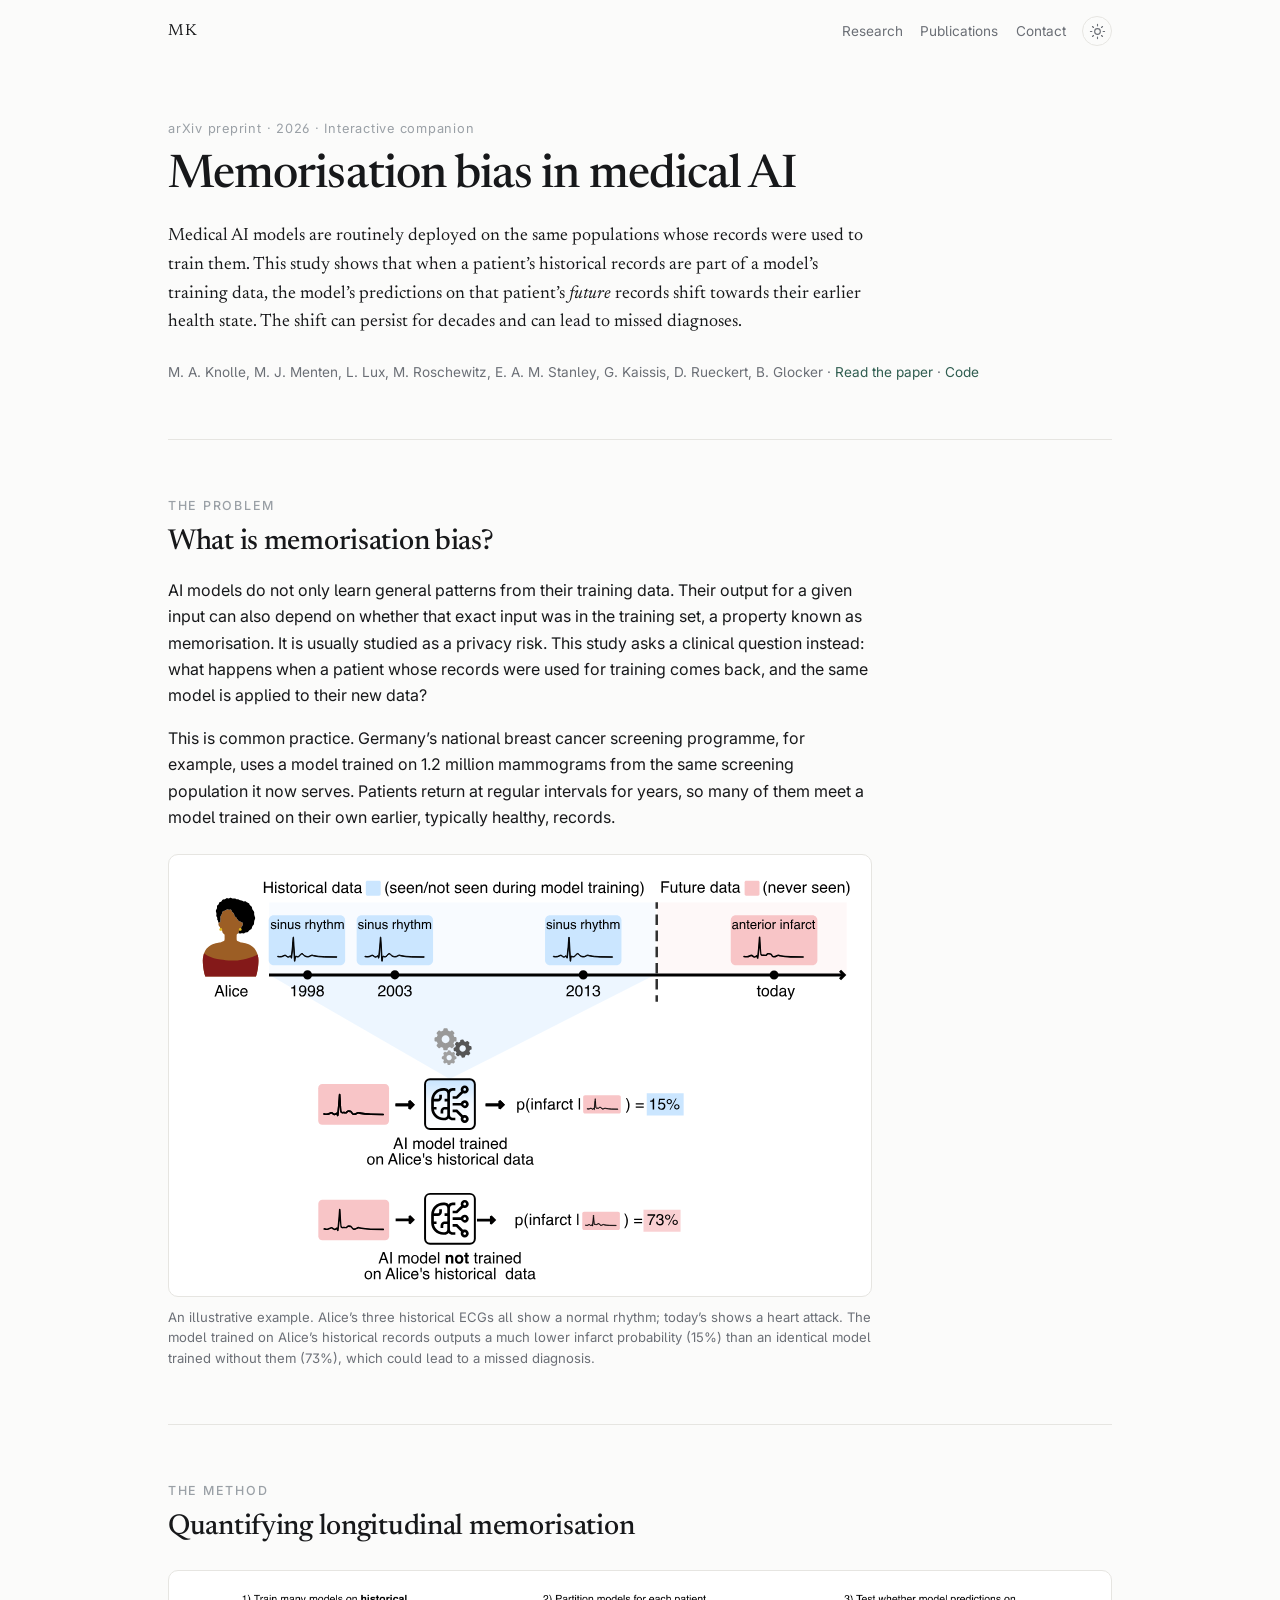
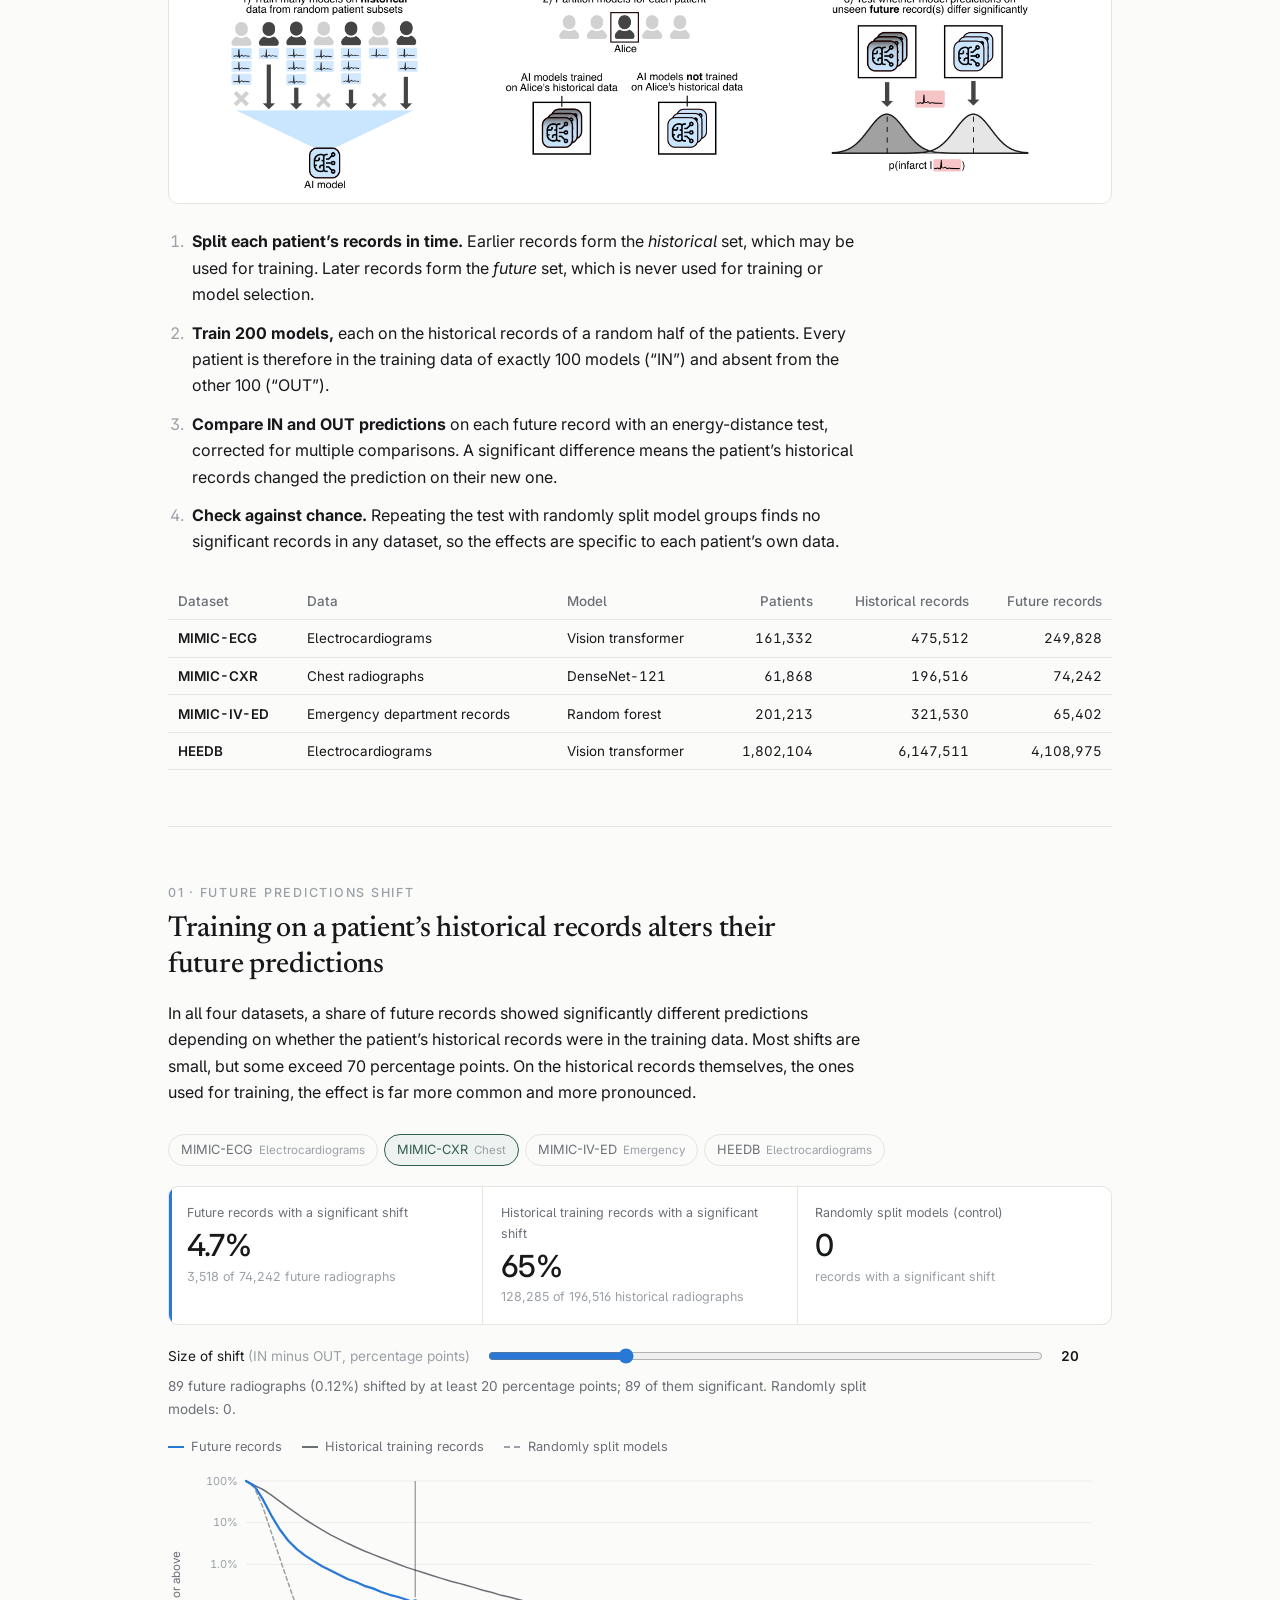
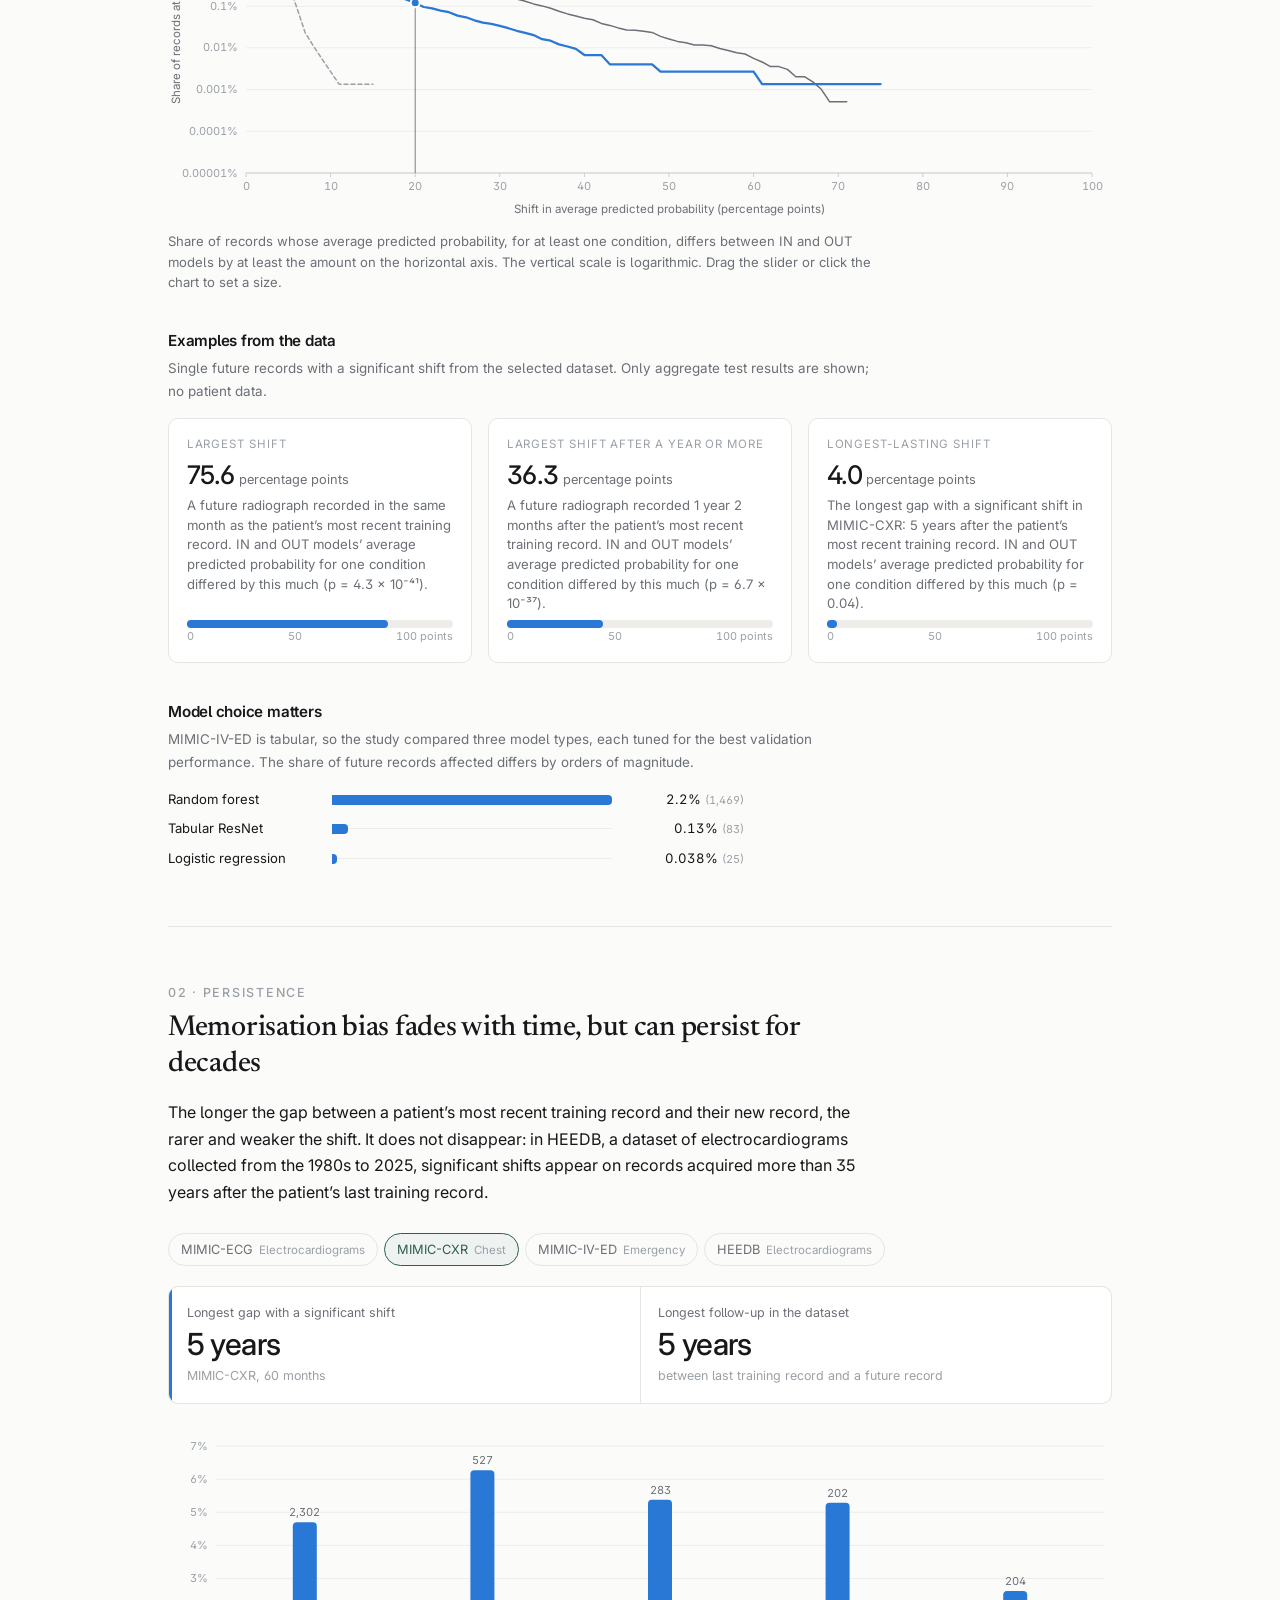
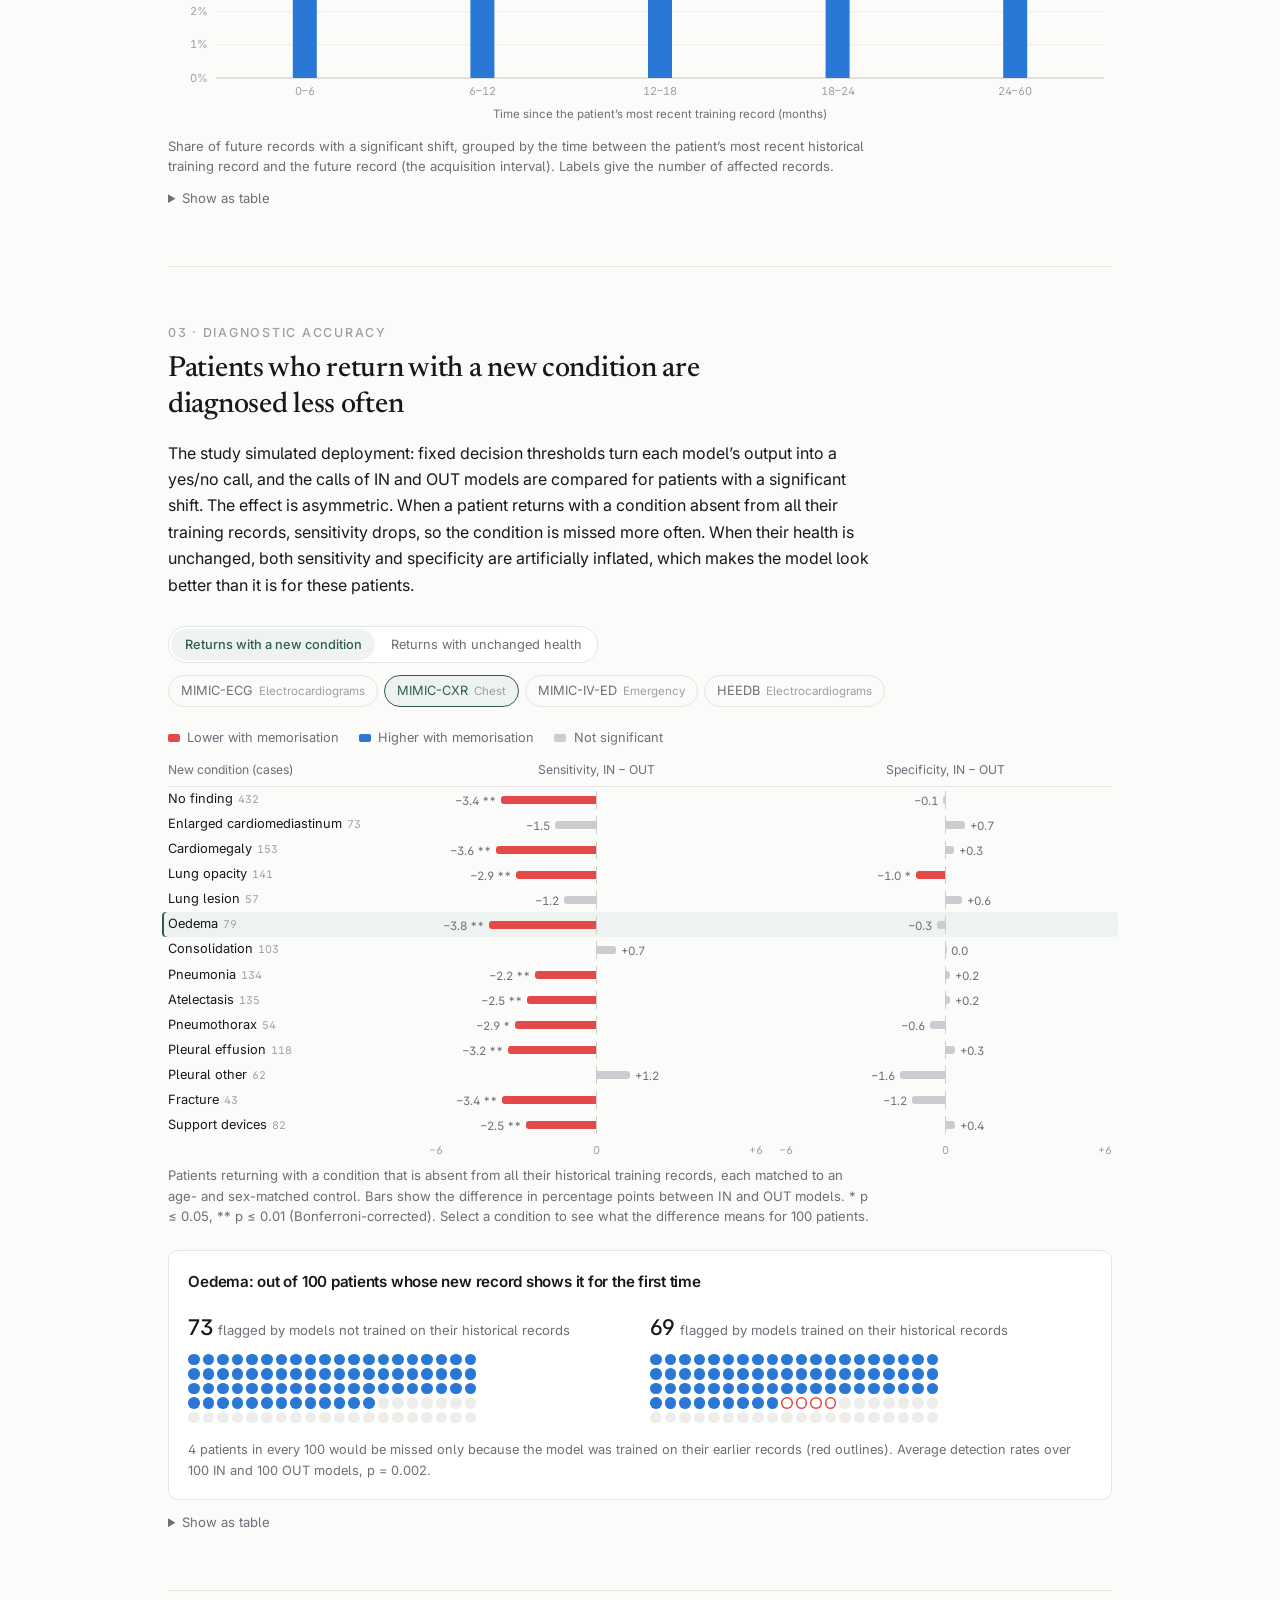
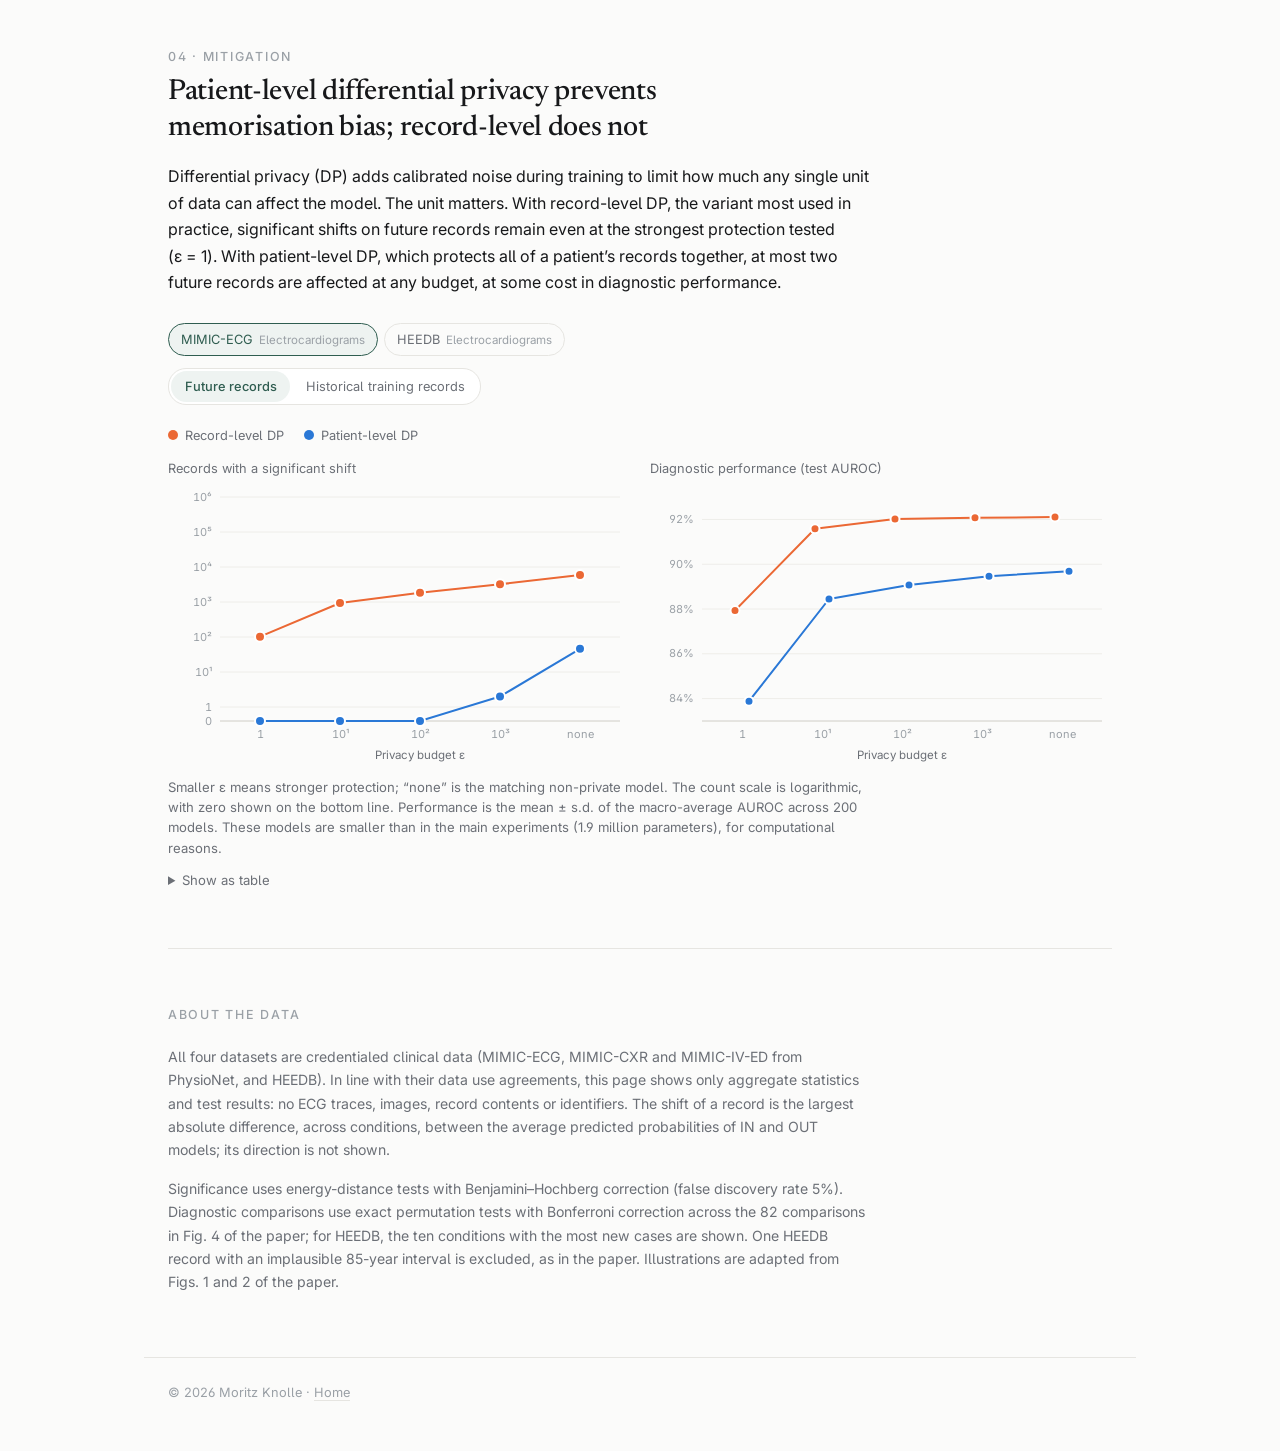
==== memorisation-bias.html @ fce5b569 "Add interactive paper companions and site updates - Interactive companion pages for "Disparate priva" ====
<!DOCTYPE html>
<html lang="en">
<head>
<meta charset="utf-8">
<meta name="viewport" content="width=device-width, initial-scale=1">
<title>Memorisation bias in medical AI · Moritz Knolle</title>
<meta name="description" content="Interactive companion to Knolle et al., 2026: when a patient's historical records are part of a model's training data, the model's predictions on that patient's future records shift, sometimes decades later.">
<meta name="author" content="Moritz Knolle">
<link rel="canonical" href="https://moritzknolle.github.io/memorisation-bias.html">

<meta property="og:type" content="article">
<meta property="og:title" content="Memorisation bias in medical AI">
<meta property="og:description" content="An interactive look at how training on a patient's past records changes predictions on their future ones.">

<link rel="icon" href="data:image/svg+xml,<svg xmlns='http://www.w3.org/2000/svg' viewBox='0 0 100 100'><text y='.9em' font-size='90' font-family='Georgia,serif'>M</text></svg>">
<link rel="preconnect" href="https://fonts.googleapis.com">
<link rel="preconnect" href="https://fonts.gstatic.com" crossorigin>
<link href="https://fonts.googleapis.com/css2?family=Newsreader:ital,opsz,wght@0,6..72,400;0,6..72,500;1,6..72,400&family=Inter:wght@400;450;500;600&display=swap" rel="stylesheet">
<link rel="stylesheet" href="styles.css">
<link rel="stylesheet" href="privacy-risk.css">
<link rel="stylesheet" href="memorisation-bias.css">
</head>
<body>
<a class="skip" href="#main">Skip to content</a>

<header class="topbar">
  <a class="mark" href="index.html">MK</a>
  <nav aria-label="Site">
    <a href="index.html#research">Research</a>
    <a href="index.html#publications">Publications</a>
    <a href="index.html#contact">Contact</a>
  </nav>
  <button id="theme-toggle" type="button" aria-label="Switch colour theme" title="Switch colour theme">
    <svg viewBox="0 0 24 24" aria-hidden="true" width="17" height="17"><path class="sun" d="M12 4V2m0 20v-2m8-8h2M2 12h2m13.66-5.66 1.41-1.41M4.93 19.07l1.41-1.41m0-11.32L4.93 4.93m14.14 14.14-1.41-1.41M12 8a4 4 0 1 0 0 8 4 4 0 0 0 0-8Z"/><path class="moon" d="M20 13.5A8 8 0 1 1 10.5 4a6.5 6.5 0 0 0 9.5 9.5Z"/></svg>
  </button>
</header>

<main id="main" class="story">
  <header class="story-head">
    <p class="kicker">arXiv preprint &middot; 2026 &middot; Interactive companion</p>
    <h1>Memorisation bias in medical&nbsp;AI</h1>
    <p class="lede">
      Medical AI models are routinely deployed on the same populations whose records were used to train them.
      This study shows that when a patient&rsquo;s historical records are part of a model&rsquo;s training data,
      the model&rsquo;s predictions on that patient&rsquo;s <em>future</em> records shift towards their earlier
      health state. The shift can persist for decades and can lead to missed diagnoses.
    </p>
    <p class="byline">
      M. A. Knolle, M. J. Menten, L. Lux, M. Roschewitz, E. A. M. Stanley, G. Kaissis, D. Rueckert, B. Glocker &middot;
      <a href="https://arxiv.org/abs/2609.17223" rel="noopener">Read the paper</a> &middot;
      <a href="https://github.com/moritzknolle/memorisation_bias" rel="noopener">Code</a>
    </p>
  </header>

  <!-- ------------------------------------------------------ the problem -->
  <section id="problem" aria-labelledby="problem-title">
    <p class="step">The problem</p>
    <h2 id="problem-title" class="finding">What is memorisation bias?</h2>
    <p>
      AI models do not only learn general patterns from their training data. Their output for a given input can also
      depend on whether that exact input was in the training set, a property known as memorisation. It is usually
      studied as a privacy risk. This study asks a clinical question instead: what happens when a patient whose records
      were used for training comes back, and the same model is applied to their new data?
    </p>
    <p>
      This is common practice. Germany&rsquo;s national breast cancer screening programme, for example, uses a model
      trained on 1.2 million mammograms from the same screening population it now serves. Patients return at regular
      intervals for years, so many of them meet a model trained on their own earlier, typically healthy, records.
    </p>
    <figure class="infographic">
      <img src="assets/mb-alice.svg" width="1052" height="650" loading="lazy"
        alt="Illustration. Alice contributed three electrocardiograms from 1998, 2003 and 2013, all showing a normal sinus rhythm. Today she returns with an anterior infarct. A model trained on her historical records outputs a 15% probability of infarct for today's recording; an otherwise identical model not trained on them outputs 73%.">
      <figcaption>
        An illustrative example. Alice&rsquo;s three historical ECGs all show a normal rhythm; today&rsquo;s shows a heart attack.
        The model trained on Alice&rsquo;s historical records outputs a much lower infarct probability (15%) than an identical model
        trained without them (73%), which could lead to a missed diagnosis.
      </figcaption>
    </figure>
  </section>

  <!-- ------------------------------------------------------ method -->
  <section id="method" aria-labelledby="method-title">
    <p class="step">The method</p>
    <h2 id="method-title" class="finding">Quantifying longitudinal memorisation</h2>
    <figure class="infographic wide">
      <img src="assets/mb-method.png" width="1586" height="364" loading="lazy"
        alt="Three steps. One: many models are trained on the historical records of random patient subsets. Two: for each patient, the models are split into those trained on that patient's historical records and those not. Three: the two groups' predictions on the patient's unseen future records are compared with a statistical test.">
    </figure>
    <ol class="method-steps">
      <li><strong>Split each patient&rsquo;s records in time.</strong> Earlier records form the <em>historical</em> set,
        which may be used for training. Later records form the <em>future</em> set, which is never used for training or model selection.</li>
      <li><strong>Train 200 models,</strong> each on the historical records of a random half of the patients.
        Every patient is therefore in the training data of exactly 100 models (&ldquo;IN&rdquo;) and absent from the other 100 (&ldquo;OUT&rdquo;).</li>
      <li><strong>Compare IN and OUT predictions</strong> on each future record with an energy-distance test, corrected
        for multiple comparisons. A significant difference means the patient&rsquo;s historical records changed the prediction on their new one.</li>
      <li><strong>Check against chance.</strong> Repeating the test with randomly split model groups finds no significant
        records in any dataset, so the effects are specific to each patient&rsquo;s own data.</li>
    </ol>
    <div class="table-wrap">
      <table class="data-table" id="datasets-table"></table>
    </div>
  </section>

  <!-- ------------------------------------------------------ finding 1 -->
  <section id="shift" aria-labelledby="shift-title">
    <p class="step">01 &middot; Future predictions shift</p>
    <h2 id="shift-title" class="finding">Training on a patient&rsquo;s historical records alters their future predictions</h2>
    <p>
      In all four datasets, a share of future records showed significantly different predictions depending on whether
      the patient&rsquo;s historical records were in the training data. Most shifts are small, but some exceed 70
      percentage points. On the historical records themselves, the ones used for training, the effect is far more common
      and more pronounced.
    </p>

    <div class="controls" role="group" aria-label="Choose a dataset">
      <div class="chips" data-dataset-chips></div>
    </div>

    <div class="stats" aria-live="polite">
      <div class="stat stat-accent">
        <p class="stat-label">Future records with a significant shift</p>
        <p class="stat-value" id="s-future">&ndash;</p>
        <p class="stat-note" id="s-future-note">&nbsp;</p>
      </div>
      <div class="stat">
        <p class="stat-label">Historical training records with a significant shift</p>
        <p class="stat-value" id="s-hist">&ndash;</p>
        <p class="stat-note" id="s-hist-note">&nbsp;</p>
      </div>
      <div class="stat">
        <p class="stat-label">Randomly split models (control)</p>
        <p class="stat-value" id="s-random">&ndash;</p>
        <p class="stat-note">records with a significant shift</p>
      </div>
    </div>

    <div class="threshold">
      <label for="es-threshold">Size of shift <span class="muted">(IN minus OUT, percentage points)</span></label>
      <input id="es-threshold" type="range" min="1" max="80" step="1" value="20">
      <output for="es-threshold" id="es-threshold-out">20</output>
    </div>

    <figure class="viz">
      <div class="legend" aria-hidden="true">
        <span><i class="key line"></i>Future records</span>
        <span><i class="key line muted-line"></i>Historical training records</span>
        <span><i class="key line dashed"></i>Randomly split models</span>
      </div>
      <div class="viz-plot" id="shift-chart" role="img" aria-label="Share of records whose predictions shifted by at least a given amount, for future records, historical training records and randomly split models."></div>
      <figcaption id="shift-caption">
        Share of records whose average predicted probability, for at least one condition, differs between IN and OUT models by at least
        the amount on the horizontal axis. The vertical scale is logarithmic. Drag the slider or click the chart to set a size.
      </figcaption>
    </figure>

    <h3 class="sub">Examples from the data</h3>
    <p class="sub-note">Single future records with a significant shift from the selected dataset. Only aggregate test results are shown; no patient data.</p>
    <div class="examples" id="examples"></div>

    <div class="aside-block">
      <h3 class="sub">Model choice matters</h3>
      <p class="sub-note">MIMIC-IV-ED is tabular, so the study compared three model types, each tuned for the best validation performance. The share of future records affected differs by orders of magnitude.</p>
      <div class="hbars" id="arch-bars"></div>
    </div>
  </section>

  <!-- ------------------------------------------------------ finding 2 -->
  <section id="persistence" aria-labelledby="persistence-title">
    <p class="step">02 &middot; Persistence</p>
    <h2 id="persistence-title" class="finding">Memorisation bias fades with time, but can persist for decades</h2>
    <p>
      The longer the gap between a patient&rsquo;s most recent training record and their new record, the rarer and
      weaker the shift. It does not disappear: in HEEDB, a dataset of electrocardiograms collected from the 1980s to 2025,
      significant shifts appear on records acquired more than 35 years after the patient&rsquo;s last training record.
    </p>

    <div class="controls" role="group" aria-label="Choose a dataset">
      <div class="chips" data-dataset-chips></div>
    </div>

    <div class="stats compact" aria-live="polite">
      <div class="stat stat-accent">
        <p class="stat-label">Longest gap with a significant shift</p>
        <p class="stat-value" id="s-longest">&ndash;</p>
        <p class="stat-note" id="s-longest-note">&nbsp;</p>
      </div>
      <div class="stat">
        <p class="stat-label">Longest follow-up in the dataset</p>
        <p class="stat-value" id="s-followup">&ndash;</p>
        <p class="stat-note">between last training record and a future record</p>
      </div>
    </div>

    <figure class="viz">
      <div class="viz-plot" id="bins-chart" role="img" aria-label="Share of future records with a significant shift, by time since the patient's most recent training record."></div>
      <figcaption>
        Share of future records with a significant shift, grouped by the time between the patient&rsquo;s most recent historical
        training record and the future record (the acquisition interval). Labels give the number of affected records.
      </figcaption>
      <details class="table-view">
        <summary>Show as table</summary>
        <div class="table-wrap"><table id="bins-table"></table></div>
      </details>
    </figure>
  </section>

  <!-- ------------------------------------------------------ finding 3 -->
  <section id="diagnosis" aria-labelledby="diagnosis-title">
    <p class="step">03 &middot; Diagnostic accuracy</p>
    <h2 id="diagnosis-title" class="finding">Patients who return with a new condition are diagnosed less often</h2>
    <p>
      The study simulated deployment: fixed decision thresholds turn each model&rsquo;s output into a yes/no call, and the
      calls of IN and OUT models are compared for patients with a significant shift. The effect is asymmetric. When a
      patient returns with a condition absent from all their training records, sensitivity drops, so the condition is
      missed more often. When their health is unchanged, both sensitivity and specificity are artificially inflated,
      which makes the model look better than it is for these patients.
    </p>

    <div class="controls stacked">
      <div class="segmented" role="radiogroup" aria-label="Scenario">
        <button type="button" role="radio" data-scenario="denovo" aria-checked="true">Returns with a new condition</button>
        <button type="button" role="radio" data-scenario="unchanged" aria-checked="false">Returns with unchanged health</button>
      </div>
      <div class="chips" data-dataset-chips role="group" aria-label="Choose a dataset"></div>
    </div>

    <figure class="viz">
      <div class="legend" aria-hidden="true">
        <span><i class="key bar under"></i>Lower with memorisation</span>
        <span><i class="key bar over"></i>Higher with memorisation</span>
        <span><i class="key bar faint"></i>Not significant</span>
      </div>
      <div class="diag" id="diag"></div>
      <figcaption id="diag-caption">&nbsp;</figcaption>
    </figure>

    <div class="icon-compare" id="icon-compare" aria-live="polite"></div>

    <details class="table-view">
      <summary>Show as table</summary>
      <div class="table-wrap"><table id="diag-table"></table></div>
    </details>
  </section>

  <!-- ------------------------------------------------------ finding 4 -->
  <section id="privacy" aria-labelledby="privacy-title">
    <p class="step">04 &middot; Mitigation</p>
    <h2 id="privacy-title" class="finding">Patient-level differential privacy prevents memorisation bias; record-level does not</h2>
    <p>
      Differential privacy (DP) adds calibrated noise during training to limit how much any single unit of data can
      affect the model. The unit matters. With record-level DP, the variant most used in practice, significant shifts
      on future records remain even at the strongest protection tested (&epsilon;&nbsp;=&nbsp;1). With patient-level DP,
      which protects all of a patient&rsquo;s records together, at most two future records are affected at any budget,
      at some cost in diagnostic performance.
    </p>

    <div class="controls stacked">
      <div class="chips" id="dp-chips" role="group" aria-label="Choose a dataset"></div>
      <div class="segmented" role="radiogroup" aria-label="Records">
        <button type="button" role="radio" data-dp-set="future" aria-checked="true">Future records</button>
        <button type="button" role="radio" data-dp-set="historical" aria-checked="false">Historical training records</button>
      </div>
    </div>

    <figure class="viz">
      <div class="legend" aria-hidden="true">
        <span><i class="key dot record"></i>Record-level DP</span>
        <span><i class="key dot patient"></i>Patient-level DP</span>
      </div>
      <div class="dp-grid">
        <div>
          <p class="panel-title">Records with a significant shift</p>
          <div class="viz-plot" id="dp-count" role="img" aria-label="Number of records with a significant shift at each privacy budget."></div>
        </div>
        <div>
          <p class="panel-title">Diagnostic performance (test AUROC)</p>
          <div class="viz-plot" id="dp-auroc" role="img" aria-label="Mean test AUROC at each privacy budget."></div>
        </div>
      </div>
      <figcaption>
        Smaller &epsilon; means stronger protection; &ldquo;none&rdquo; is the matching non-private model. The count scale is logarithmic,
        with zero shown on the bottom line. Performance is the mean &plusmn; s.d. of the macro-average AUROC across 200 models.
        These models are smaller than in the main experiments (1.9 million parameters), for computational reasons.
      </figcaption>
      <details class="table-view">
        <summary>Show as table</summary>
        <div class="table-wrap"><table id="dp-table"></table></div>
      </details>
    </figure>
  </section>

  <section id="about-data" class="method" aria-labelledby="about-data-title">
    <h2 id="about-data-title">About the data</h2>
    <p>
      All four datasets are credentialed clinical data (MIMIC-ECG, MIMIC-CXR and MIMIC-IV-ED from PhysioNet, and HEEDB).
      In line with their data use agreements, this page shows only aggregate statistics and test results: no ECG traces,
      images, record contents or identifiers. The shift of a record is the largest absolute difference, across conditions,
      between the average predicted probabilities of IN and OUT models; its direction is not shown.
    </p>
    <p>
      Significance uses energy-distance tests with Benjamini&ndash;Hochberg correction (false discovery rate 5%).
      Diagnostic comparisons use exact permutation tests with Bonferroni correction across the 82 comparisons in Fig.&nbsp;4
      of the paper; for HEEDB, the ten conditions with the most new cases are shown. One HEEDB record with an implausible
      85-year interval is excluded, as in the paper. Illustrations are adapted from Figs.&nbsp;1 and 2 of the paper.
    </p>
  </section>
</main>

<footer>
  <p>&copy; <span id="year"></span> Moritz Knolle &middot; <a href="index.html">Home</a></p>
</footer>

<div class="tooltip" id="tooltip" role="status" hidden></div>

<script src="main.js"></script>
<script src="memorisation-bias-data.js"></script>
<script src="memorisation-bias.js"></script>
</body>
</html>
---- styles.css ----
/* ------------------------------------------------------------------ tokens */
:root {
  --bg:        #fbfbfa;
  --surface:   #ffffff;
  --text:      #17181a;
  --muted:     #6b6f76;
  --faint:     #9aa0a6;
  --rule:      #e6e5e1;
  --accent:    #2f5d50;
  --accent-bg: #eef3f1;

  --serif: "Newsreader", Georgia, "Times New Roman", serif;
  --sans: "Inter", -apple-system, BlinkMacSystemFont, "Segoe UI", Helvetica, Arial, sans-serif;

  --measure: 62rem;
  --gutter: 1.5rem;
}

:root[data-theme="dark"],
:root:not([data-theme="light"]) {
  color-scheme: light;
}

@media (prefers-color-scheme: dark) {
  :root:not([data-theme="light"]) {
    --bg:        #0e0f11;
    --surface:   #16181b;
    --text:      #e9e8e4;
    --muted:     #9ba0a7;
    --faint:     #6e747c;
    --rule:      #26292e;
    --accent:    #7fc0ac;
    --accent-bg: #16211e;
    color-scheme: dark;
  }
}

:root[data-theme="dark"] {
  --bg:        #0e0f11;
  --surface:   #16181b;
  --text:      #e9e8e4;
  --muted:     #9ba0a7;
  --faint:     #6e747c;
  --rule:      #26292e;
  --accent:    #7fc0ac;
  --accent-bg: #16211e;
  color-scheme: dark;
}

/* ------------------------------------------------------------------- base */
*, *::before, *::after { box-sizing: border-box; }

html { -webkit-text-size-adjust: 100%; }

body {
  margin: 0;
  background: var(--bg);
  color: var(--text);
  font-family: var(--sans);
  font-size: 16px;
  line-height: 1.65;
  font-feature-settings: "cv05", "ss01";
  -webkit-font-smoothing: antialiased;
}

a {
  color: inherit;
  text-decoration: none;
  border-bottom: 1px solid var(--rule);
  transition: border-color .15s ease, color .15s ease;
}
a:hover { color: var(--accent); border-bottom-color: var(--accent); }
a:focus-visible,
button:focus-visible {
  outline: 2px solid var(--accent);
  outline-offset: 3px;
  border-radius: 2px;
}

h1, h2, h3 { font-weight: 500; letter-spacing: -0.015em; }

.skip {
  position: absolute;
  left: -9999px;
}
.skip:focus {
  left: var(--gutter);
  top: .75rem;
  z-index: 10;
  background: var(--surface);
  padding: .5rem .75rem;
  border: 1px solid var(--rule);
}

/* ----------------------------------------------------------------- topbar */
.topbar {
  position: sticky;
  top: 0;
  z-index: 5;
  display: flex;
  align-items: center;
  gap: 1rem;
  max-width: var(--measure);
  margin: 0 auto;
  padding: 1rem var(--gutter);
  background: color-mix(in srgb, var(--bg) 88%, transparent);
  backdrop-filter: saturate(160%) blur(10px);
}

.mark {
  font-family: var(--serif);
  font-size: 1rem;
  letter-spacing: .08em;
  border: 0;
  color: var(--text);
}

.topbar nav {
  display: flex;
  gap: 1.1rem;
  margin-left: auto;
  font-size: .85rem;
  color: var(--muted);
}
.topbar nav a { border: 0; color: var(--muted); }
.topbar nav a:hover { color: var(--text); }

#theme-toggle {
  display: grid;
  place-items: center;
  width: 30px;
  height: 30px;
  padding: 0;
  border: 1px solid var(--rule);
  border-radius: 999px;
  background: transparent;
  color: var(--muted);
  cursor: pointer;
  transition: color .15s ease, border-color .15s ease;
}
#theme-toggle:hover { color: var(--text); border-color: var(--faint); }
#theme-toggle svg { fill: none; stroke: currentColor; stroke-width: 1.6; stroke-linecap: round; stroke-linejoin: round; }
#theme-toggle .moon { display: none; }
:root[data-theme="dark"] #theme-toggle .sun { display: none; }
:root[data-theme="dark"] #theme-toggle .moon { display: block; }
@media (prefers-color-scheme: dark) {
  :root:not([data-theme="light"]) #theme-toggle .sun { display: none; }
  :root:not([data-theme="light"]) #theme-toggle .moon { display: block; }
}

/* ------------------------------------------------------------------ layout */
main {
  max-width: var(--measure);
  margin: 0 auto;
  padding: 2rem var(--gutter) 4rem;
}

section + section {
  margin-top: 3.5rem;
  padding-top: 3.5rem;
  border-top: 1px solid var(--rule);
}

section > h2 {
  margin: 0 0 1.25rem;
  font-size: .78rem;
  font-weight: 500;
  letter-spacing: .14em;
  text-transform: uppercase;
  color: var(--faint);
}

p { margin: 0 0 1rem; }
p:last-child { margin-bottom: 0; }

/* -------------------------------------------------------------------- hero */
.hero {
  display: flex;
  align-items: flex-start;
  gap: 2rem;
  padding-top: 1.5rem;
}
.hero-text { flex: 1 1 auto; min-width: 0; }

.hero h1 {
  font-family: var(--serif);
  font-size: clamp(2.1rem, 6vw, 2.9rem);
  line-height: 1.1;
  margin: 0 0 .5rem;
  letter-spacing: -0.02em;
}

.role {
  margin: 0 0 1.25rem;
  font-size: .92rem;
  color: var(--muted);
}

.lede {
  font-family: var(--serif);
  font-size: 1.12rem;
  line-height: 1.6;
  margin-bottom: 1.5rem;
}

.links {
  display: flex;
  flex-wrap: wrap;
  gap: .4rem 1rem;
  margin: 0;
  padding: 0;
  list-style: none;
}
.links a { display: inline-flex; padding: .2rem; color: var(--muted); border: 0; }
.links a:hover { color: var(--accent); }
.links svg { width: 20px; height: 20px; fill: currentColor; }
.links svg.stroke { fill: none; stroke: currentColor; stroke-width: 1.8; stroke-linecap: round; stroke-linejoin: round; }

.portrait {
  flex: 0 0 auto;
  width: 116px;
  height: 116px;
  border-radius: 50%;
  overflow: hidden;
  background: var(--accent-bg);
  border: 1px solid var(--rule);
}
.portrait img { width: 100%; height: 100%; object-fit: cover; display: block; }
.portrait.empty { display: none; }

/* ------------------------------------------------------------------ topics */
.topics {
  display: grid;
  gap: 1.75rem;
}
.topics h3 {
  display: flex;
  align-items: center;
  gap: .55rem;
  margin: 0 0 .35rem;
  font-size: .98rem;
  font-weight: 600;
}
.topic-icon {
  flex: none;
  width: 18px;
  height: 18px;
  fill: none;
  stroke: var(--accent);
  stroke-width: 1.6;
  stroke-linecap: round;
  stroke-linejoin: round;
}
.topics p {
  margin: 0;
  color: var(--muted);
  font-size: .94rem;
}
.topics .topic-link { margin-top: .5rem; font-size: .88rem; }
.topics .topic-link a { color: var(--accent); border-bottom-color: transparent; }
.topics .topic-link a:hover { border-bottom-color: var(--accent); }

/* ------------------------------------------------------------ publications */
.pub-head {
  display: flex;
  align-items: baseline;
  justify-content: space-between;
  gap: 1rem;
}
.pub-head h2 { margin-bottom: .5rem; }

.filters { display: flex; gap: .35rem; }
.filters button {
  font: inherit;
  font-size: .78rem;
  padding: .18rem .6rem;
  border: 1px solid var(--rule);
  border-radius: 999px;
  background: transparent;
  color: var(--muted);
  cursor: pointer;
  transition: all .15s ease;
}
.filters button:hover { color: var(--text); border-color: var(--faint); }
.filters button.active {
  color: var(--accent);
  border-color: var(--accent);
  background: var(--accent-bg);
}

.note {
  font-size: .82rem;
  color: var(--faint);
  margin-bottom: 1.75rem;
}
.note a { border-bottom-color: var(--rule); }

.year-group { margin-bottom: 2.25rem; }
.year-group:last-child { margin-bottom: 0; }

.year-label {
  font-family: var(--serif);
  font-size: .85rem;
  color: var(--faint);
  letter-spacing: .06em;
  margin: 0 0 .9rem;
}

.pub {
  margin-bottom: 1.4rem;
  animation: rise .25s ease both;
}
.pub:last-child { margin-bottom: 0; }

.pub-title {
  margin: 0 0 .2rem;
  font-size: 1rem;
  font-weight: 500;
  line-height: 1.45;
}
.pub-authors {
  margin: 0;
  font-size: .87rem;
  color: var(--muted);
  line-height: 1.5;
}
.pub-authors .me { color: var(--text); font-weight: 600; }
.pub-meta {
  margin: .2rem 0 0;
  font-size: .85rem;
  color: var(--faint);
}
.pub-meta em { font-style: italic; }
.pub-meta .sep { margin: 0 .5rem; opacity: .5; }
.pub-meta a {
  color: var(--accent);
  border-bottom-color: transparent;
}
.pub-meta a:hover { border-bottom-color: var(--accent); }

@keyframes rise {
  from { opacity: 0; transform: translateY(4px); }
  to   { opacity: 1; transform: none; }
}
@media (prefers-reduced-motion: reduce) {
  * { animation: none !important; transition: none !important; }
}

/* ------------------------------------------------------------------ footer */
footer {
  max-width: var(--measure);
  margin: 0 auto;
  padding: 1.5rem var(--gutter) 3rem;
  font-size: .8rem;
  color: var(--faint);
  border-top: 1px solid var(--rule);
}

/* ------------------------------------------------------------------ mobile */
@media (max-width: 600px) {
  .hero { flex-direction: column-reverse; align-items: flex-start; gap: 1.25rem; }
  .portrait { width: 84px; height: 84px; }
  .topbar nav { gap: .85rem; font-size: .8rem; }
  .pub-head { flex-direction: column; align-items: flex-start; gap: .25rem; }
}
---- privacy-risk.css ----
/* Interactive companion page for "Disparate privacy risks from medical AI".
   Builds on the tokens in styles.css; only chart colours are added here. */

/* ------------------------------------------------------------ chart tokens */
:root {
  --under:     #2a78d6;   /* validated blue: underrepresented / selected dataset */
  --over:      #e34948;   /* validated red: overrepresented */
  --context:   #c9ccd1;   /* unselected series */
  --grid:      #eeede9;
  --axis:      #cfcdc6;
}
@media (prefers-color-scheme: dark) {
  :root:not([data-theme="light"]) {
    --under:   #3987e5;
    --over:    #e66767;
    --context: #3b4047;
    --grid:    #1f2226;
    --axis:    #33373d;
  }
}
:root[data-theme="dark"] {
  --under:   #3987e5;
  --over:    #e66767;
  --context: #3b4047;
  --grid:    #1f2226;
  --axis:    #33373d;
}

/* ---------------------------------------------------------------- layout */
.story-head { padding-top: 1.5rem; }
.kicker {
  margin: 0 0 .75rem;
  font-size: .8rem;
  letter-spacing: .06em;
  color: var(--faint);
}
.story-head h1 {
  font-family: var(--serif);
  font-size: clamp(2rem, 5.5vw, 2.9rem);
  line-height: 1.1;
  letter-spacing: -0.02em;
  margin: 0 0 1.25rem;
}
.story-head .lede { max-width: 44rem; }
.byline { font-size: .85rem; color: var(--muted); }
.byline a { color: var(--accent); border-bottom-color: transparent; }
.byline a:hover { border-bottom-color: var(--accent); }

.story > section { margin-top: 3.5rem; padding-top: 3.5rem; border-top: 1px solid var(--rule); }
.story > section > p { max-width: 44rem; }
.step {
  margin: 0 0 .5rem;
  font-size: .78rem;
  font-weight: 500;
  letter-spacing: .14em;
  text-transform: uppercase;
  color: var(--faint);
}
h2.finding {
  font-family: var(--serif);
  font-size: clamp(1.4rem, 3.4vw, 1.8rem);
  line-height: 1.25;
  margin: 0 0 1rem;
  max-width: 40rem;
  text-transform: none;
  letter-spacing: -0.01em;
  color: var(--text);
}
.muted { color: var(--faint); font-weight: 400; }

/* -------------------------------------------------------------- controls */
.controls { margin: 1.75rem 0 1.25rem; }
.chips { display: flex; flex-wrap: wrap; gap: .4rem; }
.chip {
  font: inherit;
  font-size: .8rem;
  padding: .3rem .75rem;
  border: 1px solid var(--rule);
  border-radius: 999px;
  background: transparent;
  color: var(--muted);
  cursor: pointer;
  transition: color .15s ease, border-color .15s ease, background .15s ease;
}
.chip:hover { color: var(--text); border-color: var(--faint); }
.chip[aria-pressed="true"] { color: var(--accent); border-color: var(--accent); background: var(--accent-bg); }
.chip small { color: var(--faint); margin-left: .35rem; font-size: .72rem; }

.stats {
  display: grid;
  grid-template-columns: repeat(auto-fit, minmax(12rem, 1fr));
  gap: 1px;
  background: var(--rule);
  border: 1px solid var(--rule);
  border-radius: 10px;
  overflow: hidden;
  margin-bottom: 1.25rem;
}
.stat { background: var(--surface); padding: 1rem 1.1rem; }
.stat p { margin: 0; }
.stat-label { font-size: .78rem; color: var(--muted); }
.stat-value { font-size: 1.9rem; font-weight: 500; line-height: 1.2; margin: .2rem 0 !important; letter-spacing: -0.02em; }
.stat-note { font-size: .78rem; color: var(--faint); }
.stat-accent .stat-value { color: var(--text); }
.stat-accent { box-shadow: inset 3px 0 0 var(--under); }

.threshold {
  display: flex;
  align-items: center;
  flex-wrap: wrap;
  gap: .5rem 1rem;
  font-size: .85rem;
  margin-bottom: .5rem;
}
.threshold input { flex: 1 1 12rem; accent-color: var(--under); }
.threshold output { font-variant-numeric: tabular-nums; font-weight: 600; min-width: 3.2rem; }

/* ------------------------------------------------------------ infographic */
/* The figure is drawn for a white page, so it keeps a white card in dark mode too. */
.infographic {
  margin: 1.5rem 0;
  max-width: 44rem;
}
.infographic img {
  display: block;
  width: 100%;
  height: auto;
  padding: 1rem 1.25rem;
  background: #ffffff;
  border: 1px solid var(--rule);
  border-radius: 10px;
}
.infographic figcaption { font-size: .82rem; color: var(--muted); margin-top: .6rem; line-height: 1.55; }

/* ----------------------------------------------------------------- charts */
.viz { margin: 0 0 1rem; }
.viz-plot { position: relative; width: 100%; touch-action: pan-y; }
.viz-plot svg { display: block; width: 100%; height: auto; overflow: visible; }
.viz figcaption { font-size: .82rem; color: var(--muted); margin-top: .75rem; max-width: 44rem; line-height: 1.55; }

.grid line { stroke: var(--grid); stroke-width: 1; }
.axis line, .axis path { stroke: var(--axis); stroke-width: 1; }
.axis text, .tick text { fill: var(--faint); font-size: 11px; font-variant-numeric: tabular-nums; }
.axis-title { fill: var(--muted); font-size: 11.5px; }
.annot { fill: var(--muted); font-size: 11px; }

.series { fill: none; stroke: var(--context); stroke-width: 1.25; stroke-linejoin: round; stroke-linecap: round; }
.series.on { stroke: var(--under); stroke-width: 2.25; }
.series-label { fill: var(--faint); font-size: 11px; }
.series-label.on { fill: var(--text); font-weight: 600; }
.threshold-line { stroke: var(--text); stroke-width: 1; opacity: .55; }
.threshold-dot { fill: var(--under); stroke: var(--surface); stroke-width: 2; }
.agg-marker { fill: var(--muted); }
.crosshair { stroke: var(--faint); stroke-width: 1; }

.pt { stroke: var(--surface); stroke-width: 1.5; transition: opacity .15s ease; }
.pt.over { fill: var(--over); }
.pt.under { fill: var(--under); }
.pt.ns { fill: var(--surface); stroke-width: 1.5; }
.pt.ns.over { stroke: var(--over); }
.pt.ns.under { stroke: var(--under); }
.pt.dim { opacity: .22; }
.pt.hot { stroke: var(--text); stroke-width: 2; }
.ref-line { stroke: var(--faint); stroke-width: 1; }
.region { fill: var(--faint); font-size: 11px; letter-spacing: .04em; }

/* ------------------------------------------------------------------ legend */
.legend { display: flex; flex-wrap: wrap; gap: .4rem 1.25rem; font-size: .8rem; color: var(--muted); margin-bottom: .75rem; }
.legend span { display: inline-flex; align-items: center; gap: .45rem; }
.key { display: inline-block; width: 10px; height: 10px; border-radius: 50%; }
.key.over { background: var(--over); }
.key.under { background: var(--under); }
.key.neutral { background: var(--muted); }
.key.hollow { border: 1.5px solid var(--muted); }
.key.ring { border: 1.5px solid var(--muted); background: var(--surface); }

/* ---------------------------------------------------------- group panels */
.panels {
  display: grid;
  grid-template-columns: repeat(auto-fill, minmax(min(100%, 19rem), 1fr));
  gap: 1rem;
  margin-bottom: 1rem;
}
.panel {
  background: var(--surface);
  border: 1px solid var(--rule);
  border-radius: 10px;
  padding: .9rem 1rem 1rem;
}
.panel h3 { margin: 0; font-size: .9rem; font-weight: 600; }
.panel .sig { margin: .1rem 0 .7rem; font-size: .75rem; color: var(--faint); }
.panel.ns .rows { opacity: .6; }
.row {
  display: grid;
  grid-template-columns: minmax(5.5rem, 34%) 1fr 3.6rem;
  align-items: center;
  gap: .6rem;
  padding: .28rem 0;
  font-size: .8rem;
  border-radius: 4px;
  cursor: default;
}
.row:hover, .row:focus-visible { background: var(--accent-bg); outline: none; }
.row-label { color: var(--text); line-height: 1.3; }
.row-delta { text-align: right; font-variant-numeric: tabular-nums; font-weight: 600; color: var(--text); }
.row-delta.ns { font-weight: 400; color: var(--muted); }
.track { position: relative; height: 16px; }
.track::before { content: ""; position: absolute; left: 0; right: 0; top: 50%; border-top: 1px solid var(--grid); }
.track .bar { position: absolute; top: calc(50% - 1px); height: 2px; border-radius: 1px; }
.track .bar.over { background: var(--over); }
.track .bar.under { background: var(--under); }
.track .m { position: absolute; top: 50%; width: 10px; height: 10px; margin: -5px 0 0 -5px; border-radius: 50%; }
.track .m.train { border: 1.5px solid var(--muted); background: var(--surface); }
.track .m.tail { box-shadow: 0 0 0 2px var(--surface); }
.track .m.tail.over { background: var(--over); }
.track .m.tail.under { background: var(--under); }
.scale-row { padding: .1rem 0 0; cursor: default; }
.scale-row:hover { background: none; }
.scale { display: flex; justify-content: space-between; font-size: .68rem; color: var(--faint); font-variant-numeric: tabular-nums; }

/* ----------------------------------------------------------------- tooltip */
.tooltip {
  position: fixed;
  z-index: 20;
  pointer-events: none;
  min-width: 11rem;
  max-width: 17rem;
  padding: .55rem .7rem;
  background: var(--surface);
  color: var(--text);
  border: 1px solid var(--rule);
  border-radius: 8px;
  box-shadow: 0 6px 24px rgba(0, 0, 0, .12);
  font-size: .78rem;
  line-height: 1.45;
}
.tooltip .tt-title { font-weight: 600; margin-bottom: .25rem; }
.tooltip .tt-sub { color: var(--muted); }
.tooltip .tt-row { display: flex; align-items: center; gap: .5rem; }
.tooltip .tt-row b { font-variant-numeric: tabular-nums; min-width: 4.2rem; }
.tooltip .tt-row span { color: var(--muted); }
.tooltip .tt-row.on span { color: var(--text); }
.tooltip .lk { width: 12px; height: 2px; background: var(--context); flex: none; }
.tooltip .tt-row.on .lk { background: var(--under); }

/* ------------------------------------------------------------- table view */
.table-view { margin-top: .75rem; font-size: .82rem; }
.table-view summary { cursor: pointer; color: var(--muted); width: max-content; }
.table-view summary:hover { color: var(--text); }
.table-wrap { overflow-x: auto; margin-top: .75rem; }
.table-wrap table { border-collapse: collapse; width: 100%; font-variant-numeric: tabular-nums; }
.table-wrap th, .table-wrap td { text-align: right; padding: .35rem .6rem; border-bottom: 1px solid var(--rule); white-space: nowrap; }
.table-wrap th:first-child, .table-wrap td:first-child,
.table-wrap th:nth-child(2), .table-wrap td:nth-child(2) { text-align: left; }
.table-wrap th { font-weight: 500; color: var(--muted); }

.method p { font-size: .88rem; color: var(--muted); }

@media (max-width: 600px) {
  .stat-value { font-size: 1.6rem; }
  .row { grid-template-columns: minmax(4.5rem, 32%) 1fr 3.2rem; }
}

@media (forced-colors: active) {
  .series.on, .threshold-dot, .pt { forced-color-adjust: none; }
}
---- memorisation-bias.css ----
/* Interactive companion page for "Memorisation bias in medical AI".
   Builds on styles.css and privacy-risk.css (story layout, chips, stats, charts, tooltip). */

/* ------------------------------------------------------------ chart tokens */
:root {
  --record: #eb6834;   /* validated orange: record-level DP */
}
@media (prefers-color-scheme: dark) {
  :root:not([data-theme="light"]) { --record: #d95926; }
}
:root[data-theme="dark"] { --record: #d95926; }

/* ------------------------------------------------------------------ layout */
.infographic.wide { max-width: none; }
.infographic.wide img { padding: .75rem 1rem; }

.method-steps {
  display: grid;
  gap: .75rem;
  max-width: 44rem;
  margin: 1.25rem 0 1.75rem;
  padding-left: 1.25rem;
}
.method-steps li { padding-left: .25rem; }
.method-steps li::marker { color: var(--faint); font-variant-numeric: tabular-nums; }

.data-table { border-collapse: collapse; width: 100%; font-size: .84rem; font-variant-numeric: tabular-nums; }
.data-table th, .data-table td { text-align: right; padding: .45rem .6rem; border-bottom: 1px solid var(--rule); white-space: nowrap; }
.data-table th:first-child, .data-table td:first-child,
.data-table th:nth-child(2), .data-table td:nth-child(2),
.data-table th:nth-child(3), .data-table td:nth-child(3) { text-align: left; }
.data-table th { font-weight: 500; color: var(--muted); }
.data-table td:first-child { font-weight: 600; }

h3.sub { font-size: .95rem; font-weight: 600; margin: 2.25rem 0 .25rem; }
.sub-note { font-size: .84rem; color: var(--muted); max-width: 44rem; }

.es-readout { font-size: .85rem; color: var(--muted); margin: 0 0 1rem; max-width: 44rem; min-height: 2.6em; }

.stats.compact { grid-template-columns: repeat(auto-fit, minmax(14rem, 1fr)); }

.controls.stacked { display: grid; gap: .75rem; }
.controls.stacked > * { min-width: 0; }

.segmented {
  display: inline-flex;
  flex-wrap: wrap;
  gap: 2px;
  padding: 2px;
  width: fit-content;
  max-width: 100%;
  border: 1px solid var(--rule);
  border-radius: 18px;
  background: var(--surface);
}
.segmented button {
  font: inherit;
  font-size: .8rem;
  padding: .3rem .85rem;
  border: 0;
  border-radius: 999px;
  background: transparent;
  color: var(--muted);
  cursor: pointer;
}
.segmented button:hover { color: var(--text); }
.segmented button[aria-checked="true"] { background: var(--accent-bg); color: var(--accent); font-weight: 500; }

/* ---------------------------------------------------------- legend keys */
.key.line { width: 16px; height: 0; border-radius: 0; border-top: 2px solid var(--under); }
.key.line.muted-line { border-top-color: var(--muted); }
.key.line.dashed { border-top: 2px dashed var(--faint); }
.key.bar { width: 12px; height: 8px; border-radius: 2px; }
.key.bar.under { background: var(--over); }
.key.bar.over { background: var(--under); }
.key.bar.faint { background: var(--context); }
.key.dot.record { background: var(--record); }
.key.dot.patient { background: var(--under); }

/* ------------------------------------------------------------- chart marks */
.series.hist { stroke: var(--muted); stroke-width: 1.5; }
.series.random { stroke: var(--faint); stroke-width: 1.5; stroke-dasharray: 4 3; }
.series.record { stroke: var(--record); stroke-width: 2; }
.series.patient { stroke: var(--under); stroke-width: 2; }
.dot-record { fill: var(--record); stroke: var(--surface); stroke-width: 2; }
.dot-patient { fill: var(--under); stroke: var(--surface); stroke-width: 2; }
.err { stroke-width: 1.5; }
.err.record { stroke: var(--record); }
.err.patient { stroke: var(--under); }
.col { fill: var(--under); }
.col:hover { opacity: .8; }
.col-label { fill: var(--muted); font-size: 11px; font-variant-numeric: tabular-nums; }
.zero-band { fill: var(--grid); }

.panel-title { font-size: .8rem; color: var(--muted); margin: 0 0 .35rem; }
.dp-grid { display: grid; grid-template-columns: repeat(auto-fit, minmax(min(100%, 20rem), 1fr)); gap: 1.25rem; }

/* ---------------------------------------------------------- example cards */
.examples {
  display: grid;
  grid-template-columns: repeat(auto-fit, minmax(min(100%, 15rem), 1fr));
  gap: 1rem;
  margin-top: 1rem;
}
.example {
  display: grid;
  grid-template-rows: auto auto 1fr auto;
  gap: .4rem;
  background: var(--surface);
  border: 1px solid var(--rule);
  border-radius: 10px;
  padding: 1rem 1.1rem;
}
.example p { margin: 0; }
.example .ex-kind { font-size: .72rem; letter-spacing: .08em; text-transform: uppercase; color: var(--faint); }
.example .ex-value { font-size: 1.6rem; font-weight: 500; letter-spacing: -0.02em; line-height: 1.15; }
.example .ex-value small { font-size: .8rem; font-weight: 400; color: var(--muted); letter-spacing: 0; margin-left: .25rem; }
.example .ex-text { font-size: .82rem; color: var(--muted); line-height: 1.5; }
.ex-track { position: relative; height: 8px; border-radius: 4px; background: var(--grid); overflow: hidden; }
.ex-track i { position: absolute; left: 0; top: 0; bottom: 0; background: var(--under); border-radius: 0 4px 4px 0; }
.ex-scale { display: flex; justify-content: space-between; font-size: .68rem; color: var(--faint); font-variant-numeric: tabular-nums; }

/* ----------------------------------------------------- horizontal bars */
.aside-block { margin-top: 1rem; }
.hbars { display: grid; gap: .5rem; max-width: 36rem; margin-top: .9rem; }
.hbar { display: grid; grid-template-columns: 9.5rem 1fr 7.5rem; align-items: center; gap: .75rem; font-size: .82rem; }
.hbar .hb-track { position: relative; height: 10px; }
.hbar .hb-track::before { content: ""; position: absolute; inset: 4px 0 auto; border-top: 1px solid var(--grid); }
.hbar .hb-track i { position: absolute; left: 0; top: 0; bottom: 0; background: var(--under); border-radius: 0 4px 4px 0; min-width: 2px; }
.hbar .hb-value { text-align: right; font-variant-numeric: tabular-nums; }
.hbar .hb-value small { color: var(--faint); }

/* -------------------------------------------------------- diagnostic chart */
.diag { display: grid; gap: 0; font-size: .8rem; }
.diag-head, .diag-row {
  display: grid;
  grid-template-columns: minmax(8rem, 26%) 1fr 1fr;
  gap: 1rem;
  align-items: center;
}
.diag-head { color: var(--muted); font-size: .76rem; padding-bottom: .35rem; border-bottom: 1px solid var(--rule); }
.diag-head span:not(:first-child) { text-align: center; }
.diag-row { padding: .22rem .35rem; margin: 0 -.35rem; border-radius: 4px; cursor: pointer; }
.diag-row:hover, .diag-row:focus-visible { background: var(--accent-bg); outline: none; }
.diag-row[aria-pressed="true"] { background: var(--accent-bg); box-shadow: inset 2px 0 0 var(--accent); }
.diag-name { color: var(--text); line-height: 1.3; }
.diag-name small { color: var(--faint); margin-left: .3rem; font-variant-numeric: tabular-nums; }
.diag-cell { position: relative; height: 18px; }
.diag-cell::before { content: ""; position: absolute; top: 0; bottom: 0; left: var(--zero); border-left: 1px solid var(--axis); }
.diag-cell .b { position: absolute; top: 5px; height: 8px; }
.diag-cell .b.neg { background: var(--over); border-radius: 3px 0 0 3px; }
.diag-cell .b.pos { background: var(--under); border-radius: 0 3px 3px 0; }
.diag-cell .b.ns { background: var(--context); }
.diag-cell .v { position: absolute; top: 1px; font-size: .72rem; color: var(--muted); font-variant-numeric: tabular-nums; white-space: nowrap; }
.diag-axis { display: grid; grid-template-columns: minmax(8rem, 26%) 1fr 1fr; gap: 1rem; margin-top: .3rem; font-size: .68rem; color: var(--faint); font-variant-numeric: tabular-nums; }
.diag-axis .ax { position: relative; height: 1em; }
.diag-axis .ax span { position: absolute; transform: translateX(-50%); }

/* ------------------------------------------------------------- icon array */
.icon-compare {
  display: grid;
  gap: 1rem;
  margin: 1.5rem 0 .5rem;
  padding: 1.1rem 1.2rem;
  background: var(--surface);
  border: 1px solid var(--rule);
  border-radius: 10px;
}
.icon-compare h3 { margin: 0; font-size: .95rem; font-weight: 600; }
.icon-compare .ic-note { margin: 0; font-size: .8rem; color: var(--muted); }
.ic-pair { display: grid; grid-template-columns: repeat(auto-fit, minmax(min(100%, 15rem), 1fr)); gap: 1.25rem; }
.ic-group p { margin: 0 0 .5rem; font-size: .82rem; color: var(--muted); }
.ic-group p b { color: var(--text); font-size: 1.35rem; font-weight: 500; margin-right: .3rem; }
.ic-grid { display: grid; grid-template-columns: repeat(20, 1fr); gap: 3px; max-width: 18rem; }
.ic-grid i { aspect-ratio: 1; border-radius: 50%; background: var(--grid); }
.ic-grid i.on { background: var(--under); }
.ic-grid i.diff { background: none; box-shadow: inset 0 0 0 1.5px var(--over); }

@media (max-width: 600px) {
  .diag-head, .diag-row, .diag-axis { grid-template-columns: minmax(6.5rem, 30%) 1fr 1fr; gap: .6rem; }
  .hbar { grid-template-columns: 7rem 1fr 6.5rem; }
  .example .ex-value { font-size: 1.4rem; }
}
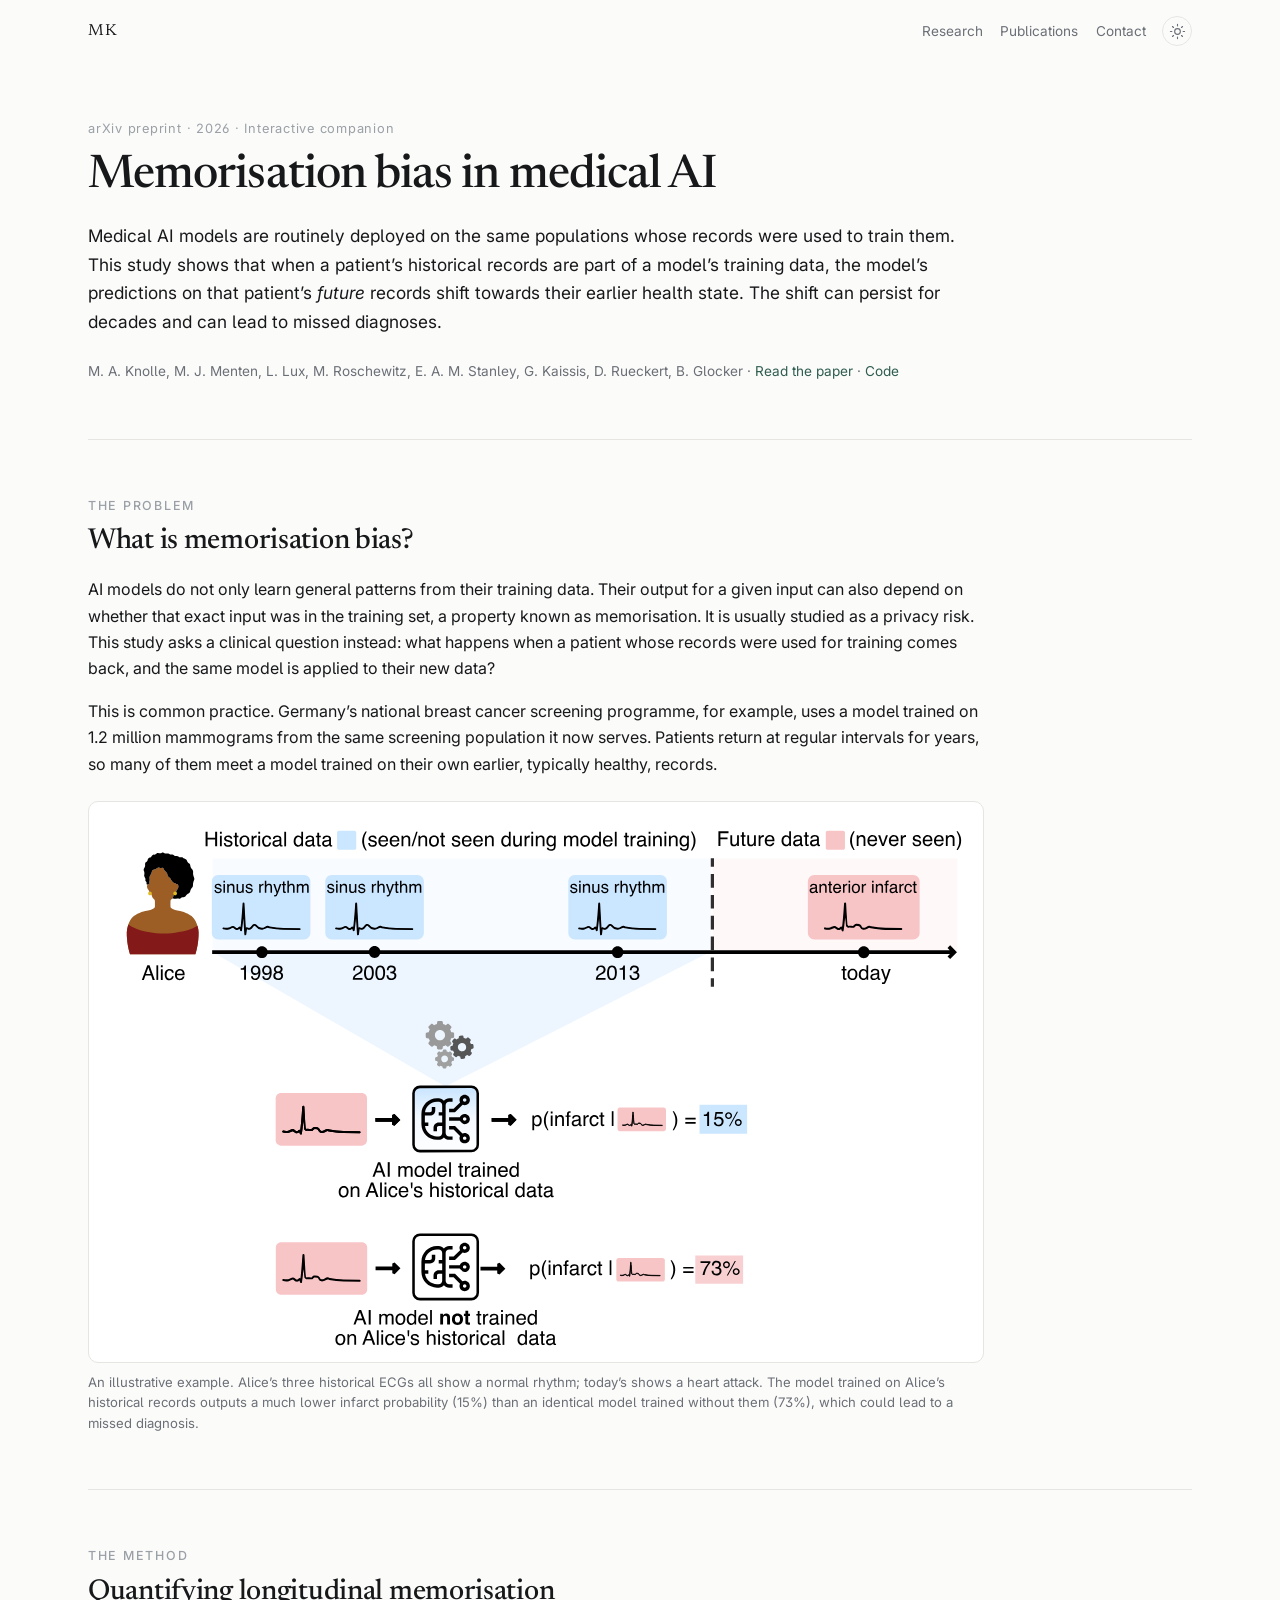
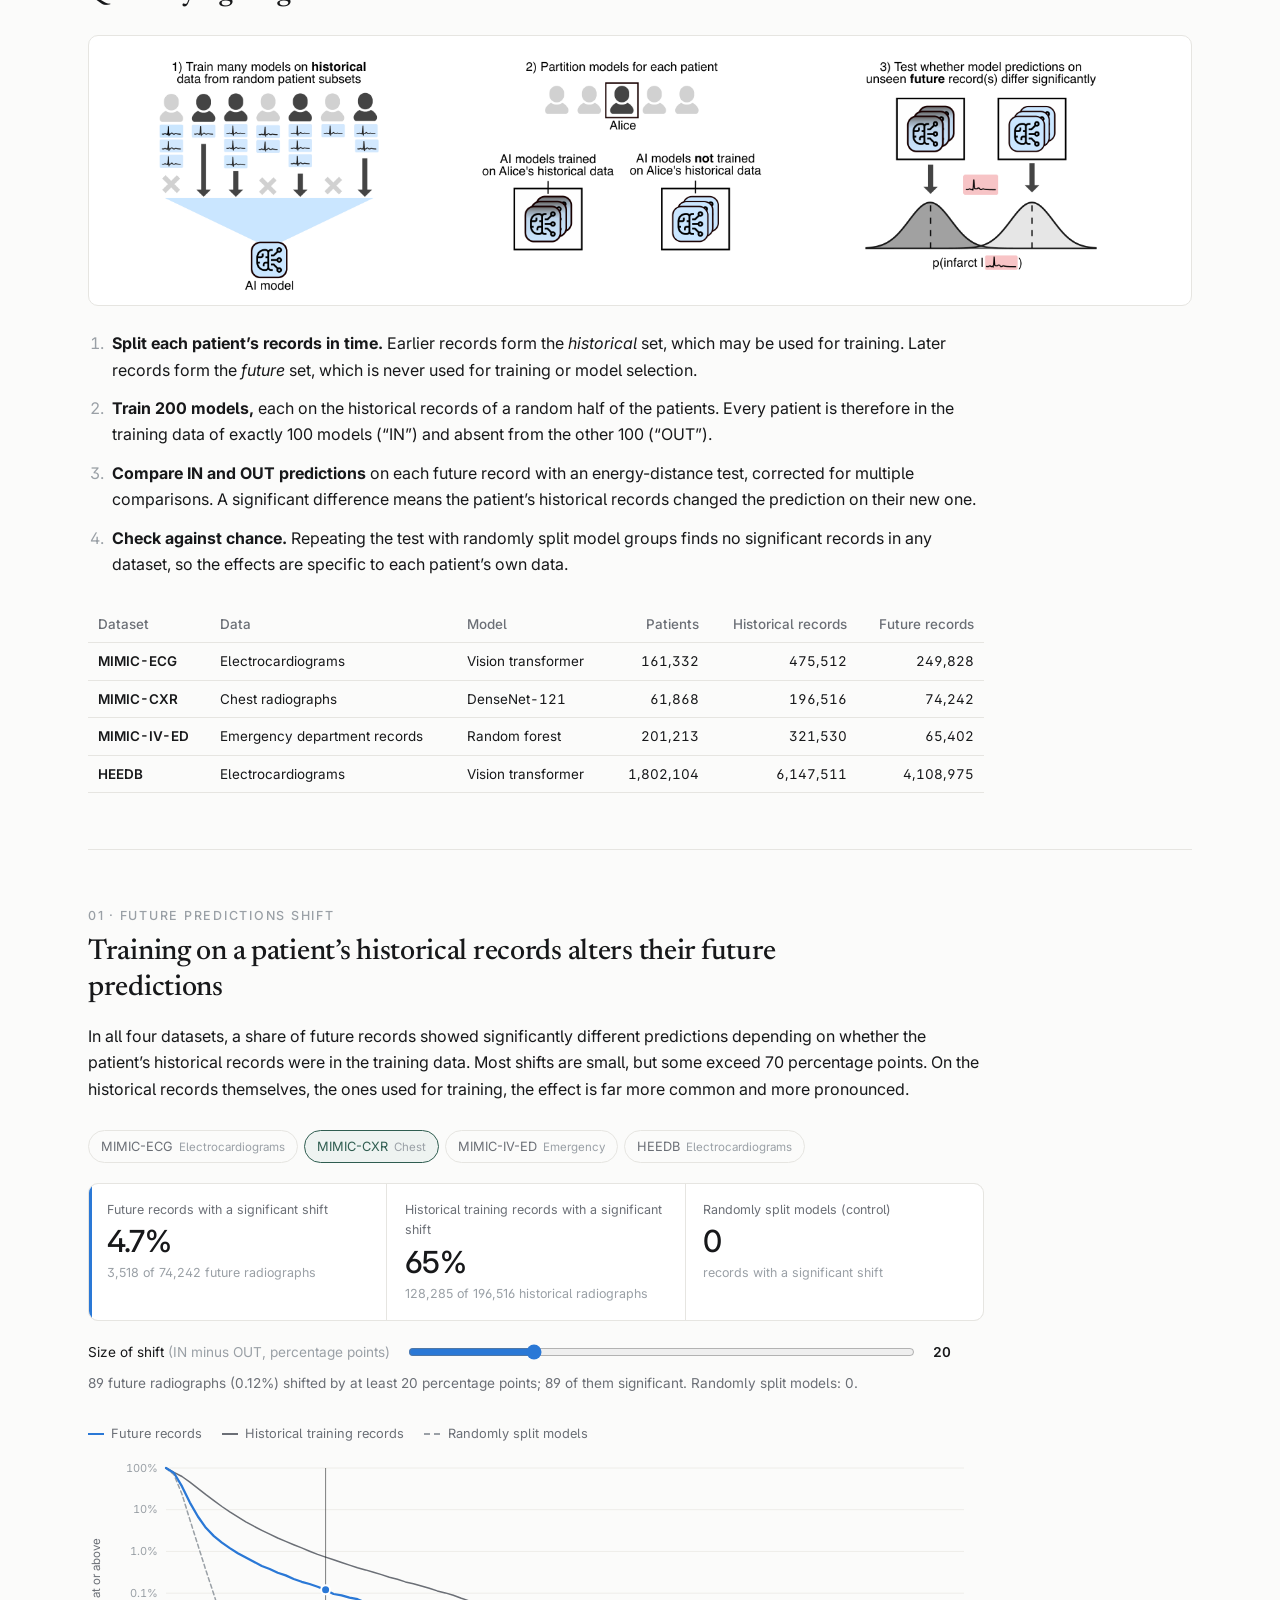
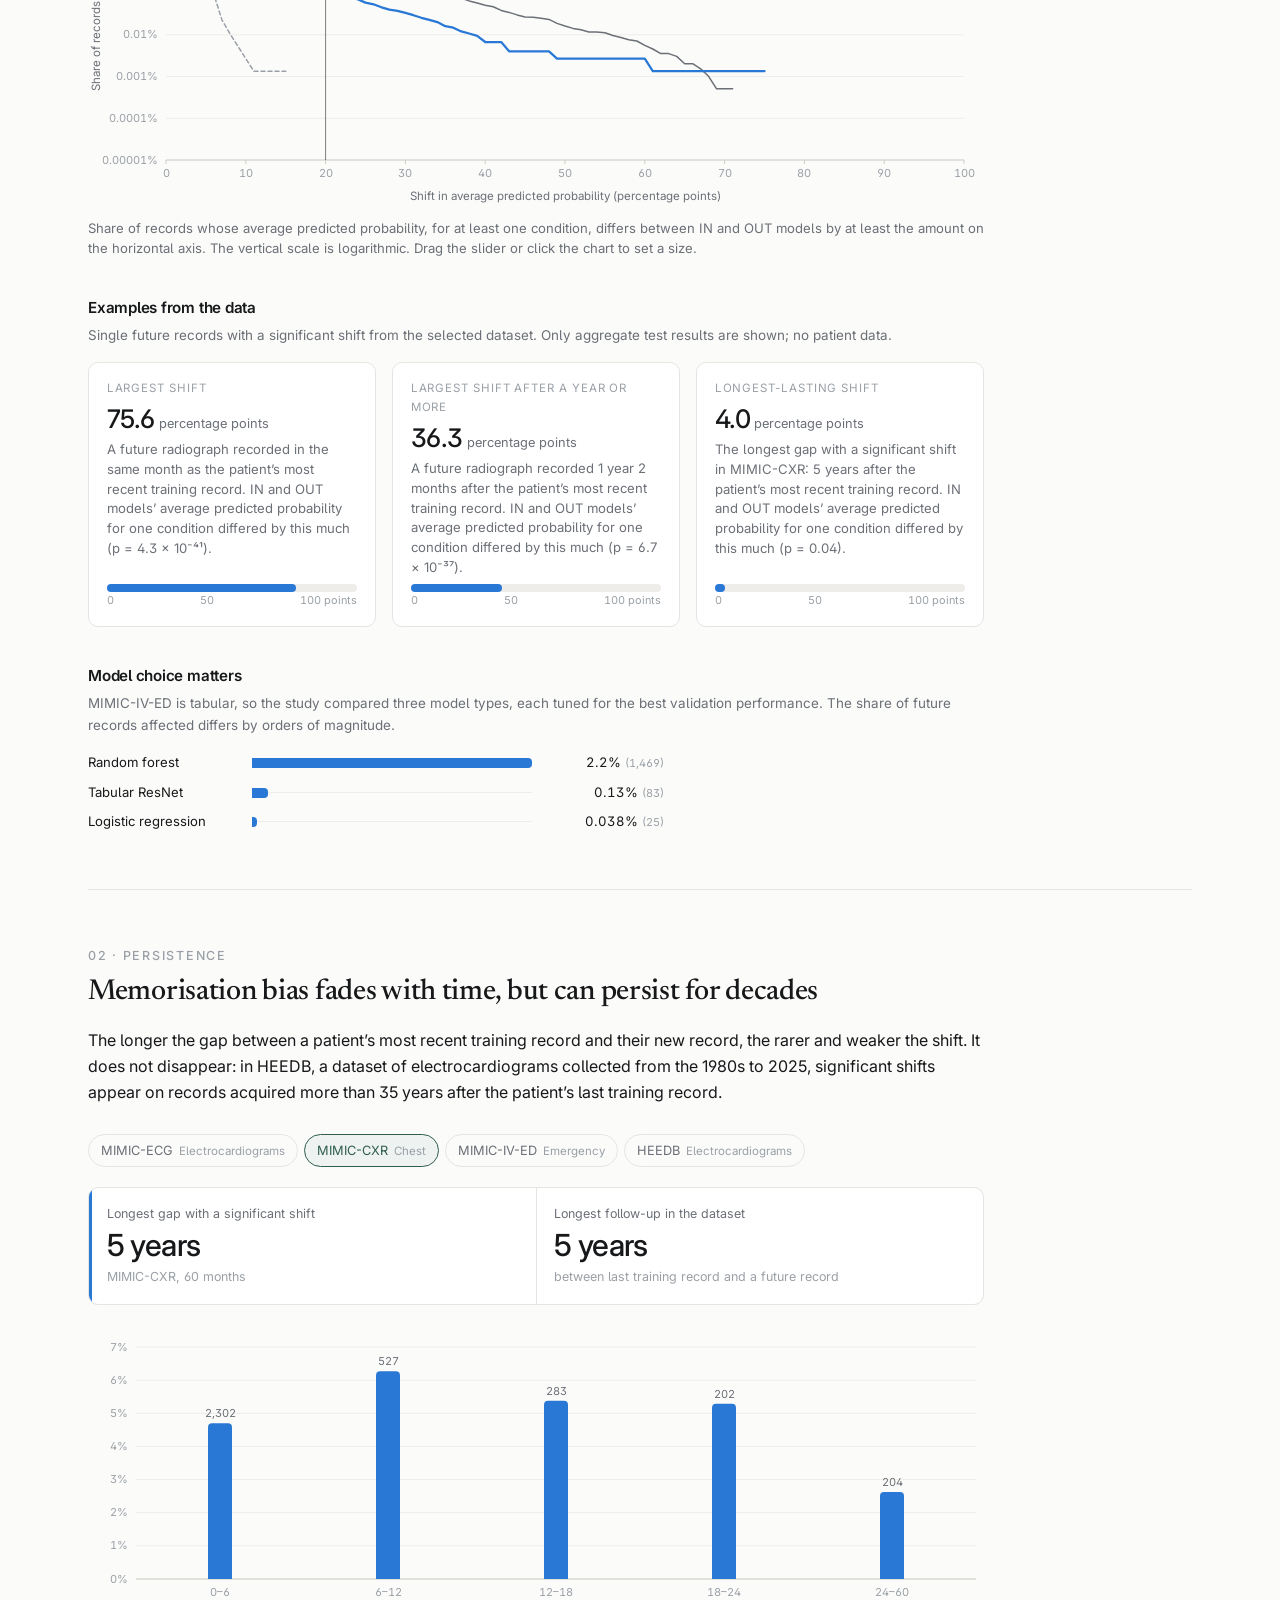
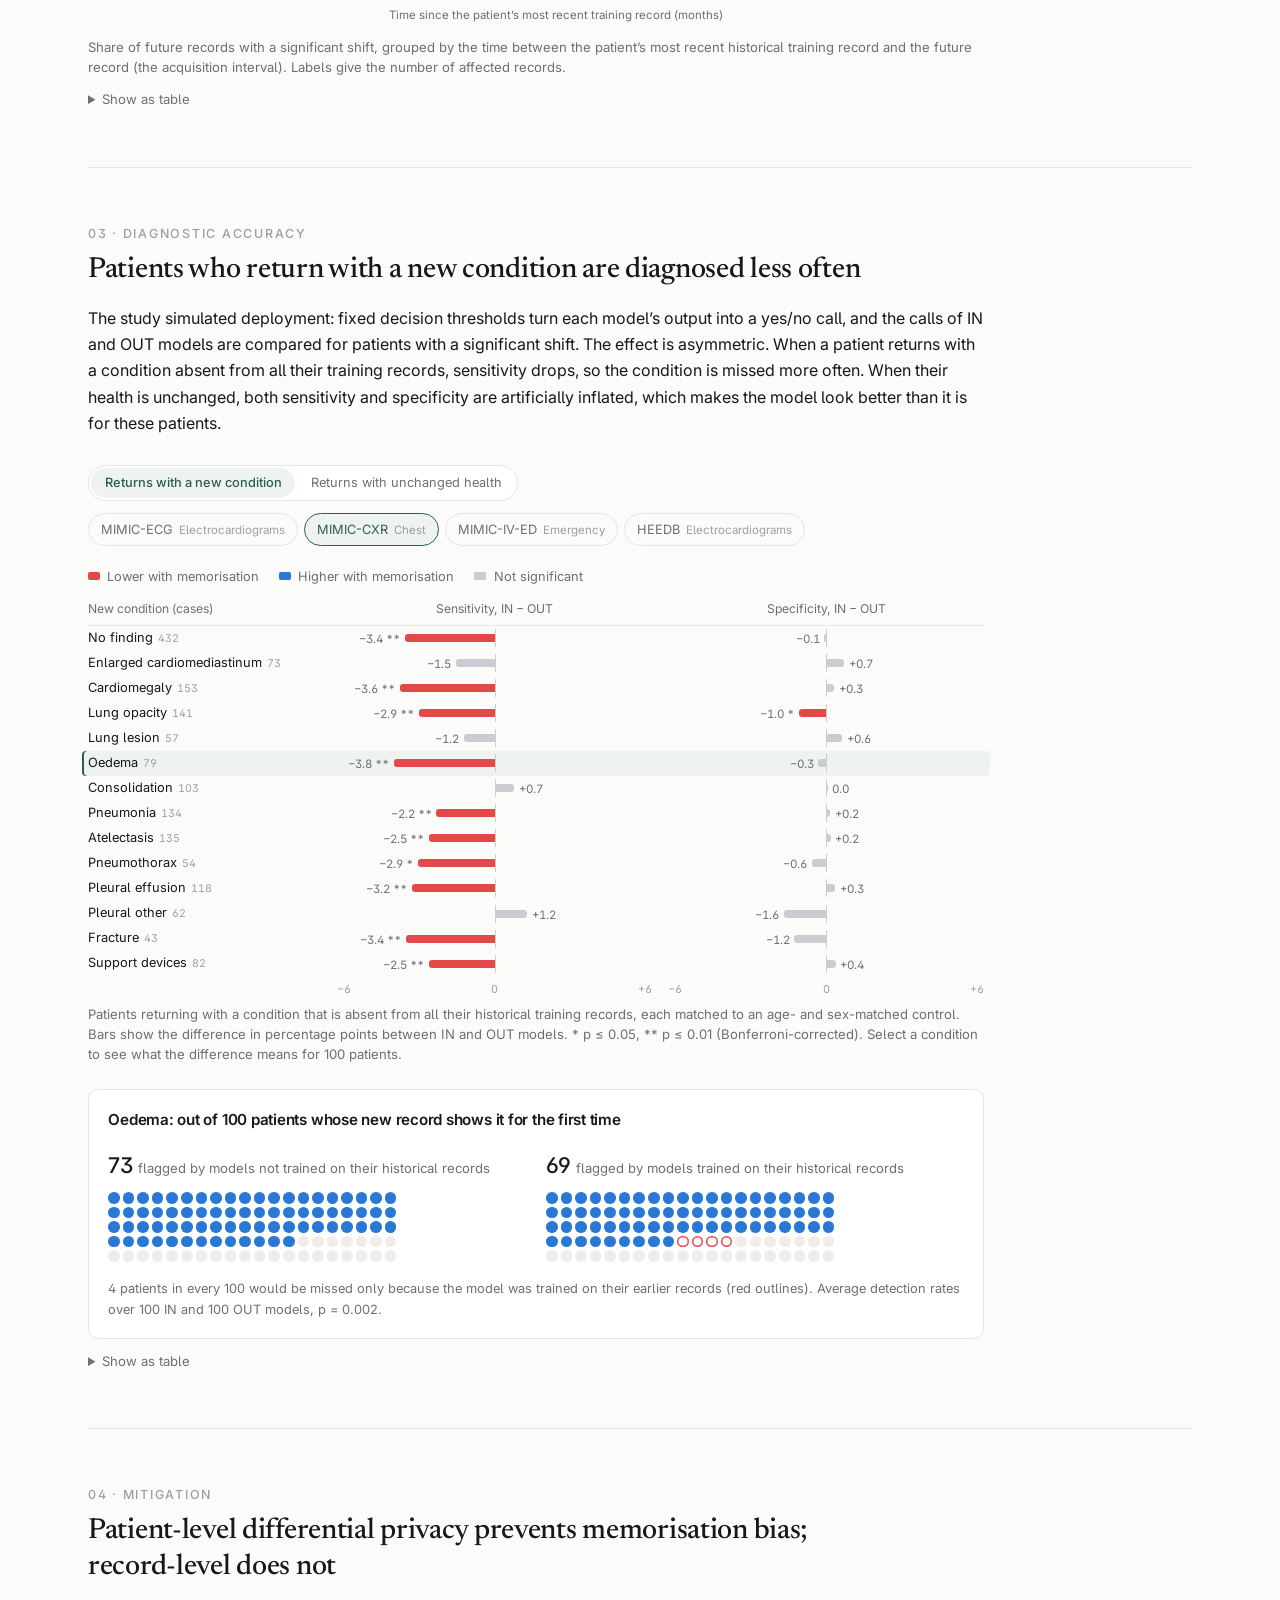
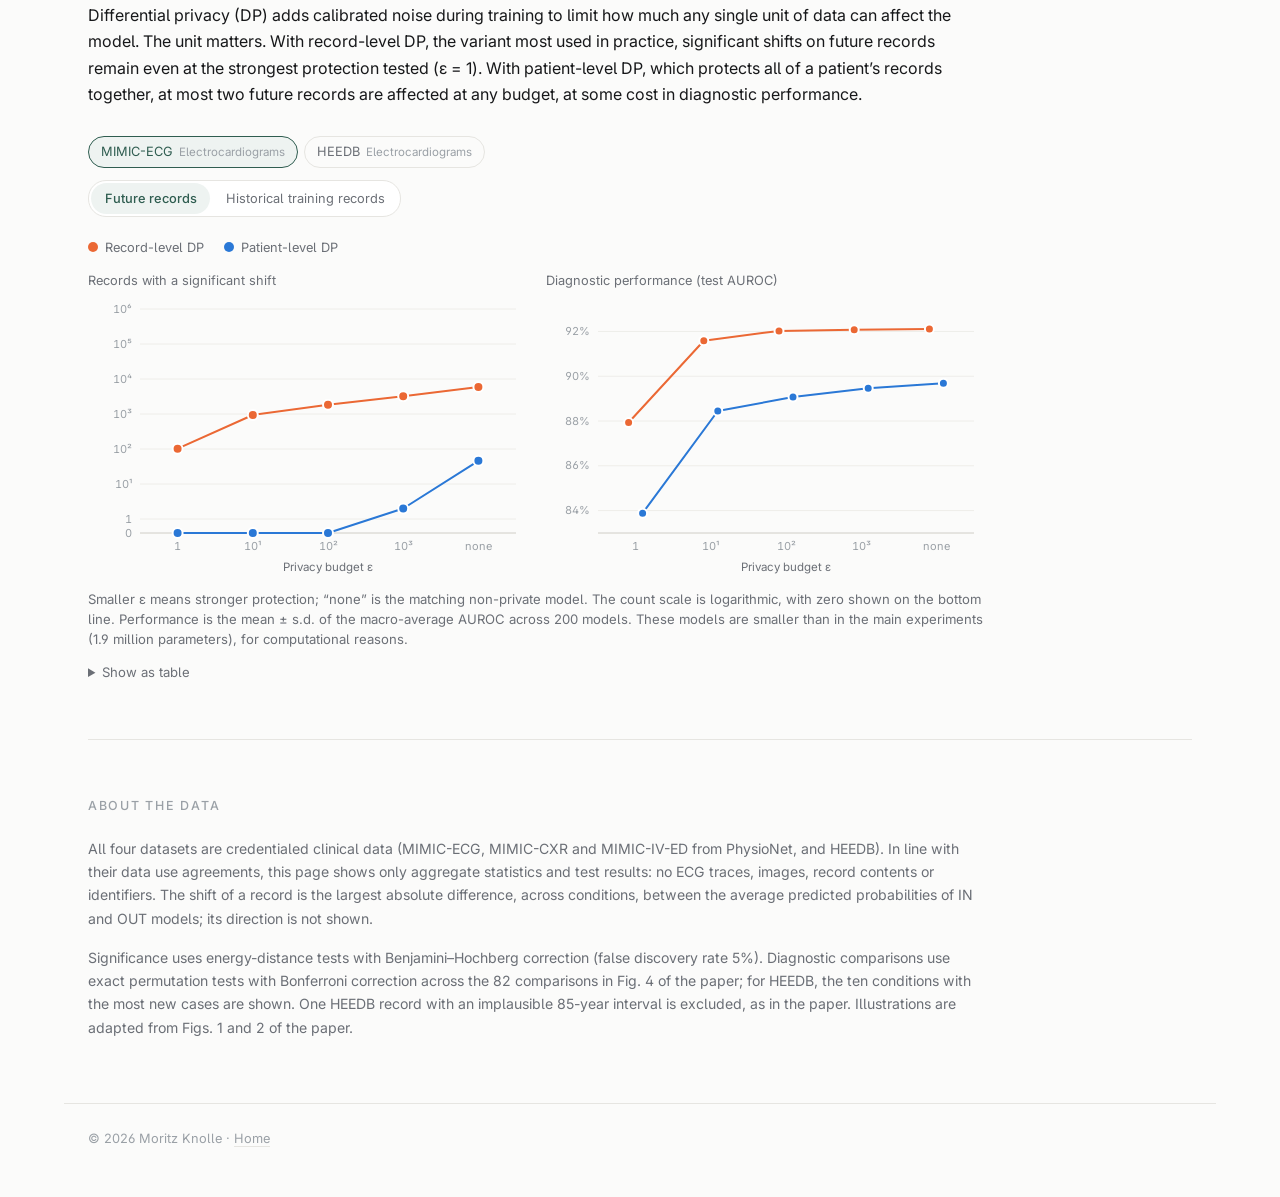
==== commit f9235c7d: "Widen content column and simplify type across the site Add a shared --prose width for running text o" ====
--- a/memorisation-bias.html
+++ b/memorisation-bias.html
@@ -6,7 +6,7 @@
 <title>Memorisation bias in medical AI · Moritz Knolle</title>
 <meta name="description" content="Interactive companion to Knolle et al., 2026: when a patient's historical records are part of a model's training data, the model's predictions on that patient's future records shift, sometimes decades later.">
 <meta name="author" content="Moritz Knolle">
-<link rel="canonical" href="https://moritzknolle.github.io/memorisation-bias.html">
+<link rel="canonical" href="https://moritzknolle.com/memorisation-bias.html">
 
 <meta property="og:type" content="article">
 <meta property="og:title" content="Memorisation bias in medical AI">
@@ -15,7 +15,7 @@
 <link rel="icon" href="data:image/svg+xml,<svg xmlns='http://www.w3.org/2000/svg' viewBox='0 0 100 100'><text y='.9em' font-size='90' font-family='Georgia,serif'>M</text></svg>">
 <link rel="preconnect" href="https://fonts.googleapis.com">
 <link rel="preconnect" href="https://fonts.gstatic.com" crossorigin>
-<link href="https://fonts.googleapis.com/css2?family=Newsreader:ital,opsz,wght@0,6..72,400;0,6..72,500;1,6..72,400&family=Inter:wght@400;450;500;600&display=swap" rel="stylesheet">
+<link href="https://fonts.googleapis.com/css2?family=Newsreader:opsz,wght@6..72,400;6..72,500&family=Inter:wght@400;450;500;600&display=swap" rel="stylesheet">
 <link rel="stylesheet" href="styles.css">
 <link rel="stylesheet" href="privacy-risk.css">
 <link rel="stylesheet" href="memorisation-bias.css">
--- a/styles.css
+++ b/styles.css
@@ -12,7 +12,8 @@
   --serif: "Newsreader", Georgia, "Times New Roman", serif;
   --sans: "Inter", -apple-system, BlinkMacSystemFont, "Segoe UI", Helvetica, Arial, sans-serif;
 
-  --measure: 62rem;
+  --measure: 72rem;
+  --prose: 56rem;   /* cap for running text on the interactive pages */
   --gutter: 1.5rem;
 }
 
@@ -161,7 +162,8 @@
   border-top: 1px solid var(--rule);
 }
 
-section > h2 {
+section > h2,
+.pub-head h2 {
   margin: 0 0 1.25rem;
   font-size: .78rem;
   font-weight: 500;
@@ -197,9 +199,8 @@
 }
 
 .lede {
-  font-family: var(--serif);
-  font-size: 1.12rem;
-  line-height: 1.6;
+  font-size: 1.08rem;
+  line-height: 1.65;
   margin-bottom: 1.5rem;
 }
 
@@ -299,10 +300,11 @@
 .year-group:last-child { margin-bottom: 0; }
 
 .year-label {
-  font-family: var(--serif);
-  font-size: .85rem;
+  font-size: .8rem;
+  font-weight: 500;
   color: var(--faint);
   letter-spacing: .06em;
+  font-variant-numeric: tabular-nums;
   margin: 0 0 .9rem;
 }
 
--- a/privacy-risk.css
+++ b/privacy-risk.css
@@ -41,13 +41,14 @@
   letter-spacing: -0.02em;
   margin: 0 0 1.25rem;
 }
-.story-head .lede { max-width: 44rem; }
+.story-head .lede { max-width: var(--prose); }
 .byline { font-size: .85rem; color: var(--muted); }
 .byline a { color: var(--accent); border-bottom-color: transparent; }
 .byline a:hover { border-bottom-color: var(--accent); }
 
 .story > section { margin-top: 3.5rem; padding-top: 3.5rem; border-top: 1px solid var(--rule); }
-.story > section > p { max-width: 44rem; }
+/* Text, charts and controls share one column width. */
+.story > section > * { max-width: var(--prose); }
 .step {
   margin: 0 0 .5rem;
   font-size: .78rem;
@@ -61,7 +62,7 @@
   font-size: clamp(1.4rem, 3.4vw, 1.8rem);
   line-height: 1.25;
   margin: 0 0 1rem;
-  max-width: 40rem;
+  max-width: 50rem;
   text-transform: none;
   letter-spacing: -0.01em;
   color: var(--text);
@@ -119,7 +120,7 @@
 /* The figure is drawn for a white page, so it keeps a white card in dark mode too. */
 .infographic {
   margin: 1.5rem 0;
-  max-width: 44rem;
+  max-width: var(--prose);
 }
 .infographic img {
   display: block;
@@ -132,11 +133,193 @@
 }
 .infographic figcaption { font-size: .82rem; color: var(--muted); margin-top: .6rem; line-height: 1.55; }
 
+/* ------------------------------------------------------------ walkthrough */
+.walk { margin: 1.75rem 0 0; max-width: var(--prose); }
+.walk:not(.js) .walk-stage,
+.walk:not(.js) .walk-nav,
+.walk:not(.js) .walk-toggle { display: none; }
+
+.walk-stage {
+  background: var(--surface);
+  border: 1px solid var(--rule);
+  border-radius: 10px;
+  padding: .75rem .9rem;
+  touch-action: pan-y;
+  -webkit-user-select: none;
+  user-select: none;
+}
+.walk-stage svg { display: block; width: 100%; height: auto; overflow: visible; }
+
+.walk-nav { display: flex; align-items: flex-end; gap: .9rem; margin: 1rem 0 1.1rem; }
+.walk-btn {
+  font: inherit;
+  font-size: .82rem;
+  padding: .4rem .85rem;
+  border: 1px solid var(--rule);
+  border-radius: 999px;
+  background: var(--surface);
+  color: var(--text);
+  cursor: pointer;
+  white-space: nowrap;
+  transition: border-color .15s ease, color .15s ease, background .15s ease;
+}
+.walk-btn:hover:not(:disabled) { border-color: var(--faint); }
+.walk-btn:disabled { color: var(--faint); cursor: default; }
+.walk-next { min-width: 6.4rem; color: var(--accent); border-color: var(--accent); background: var(--accent-bg); }
+.walk-next:hover:not(:disabled) { border-color: var(--accent); }
+
+.walk-progress { flex: 1; display: flex; gap: .9rem; min-width: 0; }
+.walk-part { flex: 1 1 0; min-width: 0; }
+.walk-part-label {
+  display: block;
+  margin-bottom: .1rem;
+  font-size: .68rem;
+  font-weight: 500;
+  letter-spacing: .12em;
+  text-transform: uppercase;
+  color: var(--faint);
+  white-space: nowrap;
+  overflow: hidden;
+  text-overflow: ellipsis;
+}
+.walk-dots { display: flex; gap: 4px; }
+.walk-dot {
+  flex: 1;
+  height: 22px;
+  padding: 0;
+  border: 0;
+  background: none;
+  cursor: pointer;
+  position: relative;
+}
+.walk-dot::before {
+  content: "";
+  position: absolute;
+  left: 0; right: 0; top: 9px;
+  height: 4px;
+  border-radius: 2px;
+  background: var(--rule);
+  transition: background .2s ease;
+}
+.walk-dot:hover::before { background: var(--faint); }
+.walk-dot.done::before { background: var(--muted); }
+.walk-dot[aria-current="step"]::before { background: var(--accent); }
+
+.walk-steps { list-style: none; padding: 0; margin: 0; }
+.walk.js .walk-steps { min-height: 11.5rem; }
+.walk:not(.js) .walk-steps > li + li { margin-top: 1.5rem; }
+.walk-steps h3 {
+  font-family: var(--serif);
+  font-size: 1.3rem;
+  font-weight: 500;
+  line-height: 1.3;
+  margin: 0 0 .4rem;
+  letter-spacing: -0.01em;
+}
+.walk-num {
+  display: inline-block;
+  min-width: 1.6rem;
+  font-family: var(--sans);
+  font-size: .8rem;
+  font-weight: 600;
+  color: var(--accent);
+  font-variant-numeric: tabular-nums;
+}
+.walk-steps p { margin: 0 0 .75rem; }
+.walk-toggle { display: flex; flex-wrap: wrap; gap: .4rem; }
+.walk-status { font-size: .85rem; color: var(--muted); margin: .6rem 0 0 !important; }
+
+/* diagram */
+.walk svg text { font-family: var(--sans); font-size: 12px; fill: var(--muted); }
+.walk .t-strong { fill: var(--text); font-weight: 500; }
+.walk .t-title { fill: var(--text); font-size: 13px; font-weight: 600; }
+.walk .t-faint { fill: var(--faint); }
+.walk .t-in { fill: var(--over); font-weight: 500; }
+.walk .t-out { fill: var(--muted); font-weight: 500; }
+.walk .t-big { fill: var(--text); font-size: 16px; font-weight: 600; font-variant-numeric: tabular-nums; }
+.walk .t-big-in { fill: var(--over); font-size: 16px; font-weight: 600; }
+.walk .t-huge { fill: var(--under); font-size: 30px; font-weight: 600; font-variant-numeric: tabular-nums; }
+.walk .t-tick { fill: var(--faint); font-size: 11px; font-variant-numeric: tabular-nums; }
+.walk .t-axis { fill: var(--muted); font-size: 11.5px; }
+.walk .t-chip { fill: var(--accent); font-weight: 600; font-variant-numeric: tabular-nums; }
+
+.walk .w-line { stroke: var(--text); stroke-width: 1.5; }
+.walk .w-head { fill: var(--text); }
+.walk .w-wire { fill: none; stroke: var(--muted); stroke-width: 1.5; }
+.walk .w-wire.dashed { stroke-dasharray: 4 4; }
+.walk .w-box { fill: none; stroke: var(--axis); stroke-width: 1.25; stroke-dasharray: 5 5; }
+.walk .w-tile { fill: var(--surface); stroke: var(--text); stroke-width: 1.5; }
+.walk .w-glyph { fill: none; stroke: var(--muted); stroke-width: 1.1; }
+.walk .w-node { fill: var(--muted); }
+.walk .w-rec { fill: var(--over); }
+.walk .w-data { fill: var(--faint); }
+.walk .w-person { fill: var(--muted); }
+.walk .w-iface { fill: var(--bg); stroke: var(--text); stroke-width: 1.5; }
+.walk .w-bubble { fill: var(--bg); stroke: var(--text); stroke-width: 1.25; }
+.walk .w-q { fill: var(--surface); stroke: var(--muted); stroke-width: 1.25; }
+.walk .w-chip { fill: var(--accent-bg); stroke: var(--accent); stroke-width: 1.25; }
+
+.walk .w-grid { stroke: var(--grid); }
+.walk .w-axis { stroke: var(--axis); }
+.walk .w-in-area { fill: var(--over); fill-opacity: .16; }
+.walk .w-out-area { fill: var(--muted); fill-opacity: .14; }
+.walk .w-in-line { fill: none; stroke: var(--over); stroke-width: 1.75; stroke-linejoin: round; }
+.walk .w-out-line { fill: none; stroke: var(--muted); stroke-width: 1.75; stroke-linejoin: round; }
+.walk .w-dot-in { fill: var(--over); stroke: var(--surface); stroke-width: 1; }
+.walk .w-dot-out { fill: var(--muted); stroke: var(--surface); stroke-width: 1; }
+.walk .w-obs { stroke: var(--text); stroke-width: 1.5; }
+.walk .w-mark-in { fill: var(--over); stroke: var(--surface); stroke-width: 2; }
+.walk .w-mark-out { fill: var(--muted); stroke: var(--surface); stroke-width: 2; }
+.walk .w-ring { fill: none; stroke: var(--text); stroke-width: 1.25; }
+.walk .w-leader { fill: none; stroke: var(--faint); stroke-width: 1; }
+.walk .w-frame { fill: none; stroke: var(--axis); }
+.walk .w-diag { stroke: var(--faint); stroke-width: 1.25; stroke-dasharray: 4 4; }
+.walk .w-roc-area { fill: var(--under); fill-opacity: .12; }
+.walk .w-roc { fill: none; stroke: var(--under); stroke-width: 2.25; stroke-linejoin: round; }
+.walk .w-roc-pt { fill: var(--surface); stroke: var(--under); stroke-width: 2; }
+.walk .w-thr { stroke: var(--text); stroke-width: 1.25; stroke-dasharray: 3 3; }
+.walk circle.dim { opacity: .28; }
+.walk .w-pcurve { fill: none; stroke: var(--context); stroke-width: 1.25; stroke-linejoin: round; }
+.walk .w-pcurve.hot { stroke: var(--muted); stroke-width: 2; }
+.walk .w-pcurve.sel { stroke: var(--under); stroke-width: 2.75; }
+.walk .w-hit { fill: transparent; cursor: pointer; }
+.walk [data-steps]:not(.on) { pointer-events: none; }
+.walk .w-bar { fill: var(--muted); }
+.walk .w-bar.patient { fill: var(--under); }
+.walk .w-bar.agg { fill: var(--context); }
+.walk .grow { transform-box: fill-box; transform-origin: left center; }
+
+/* The narrow layout is drawn at a smaller scale, so its type is set larger. */
+.walk .narrow text { font-size: 15px; }
+.walk .narrow .t-title { font-size: 16px; }
+.walk .narrow .t-big,
+.walk .narrow .t-big-in { font-size: 19px; }
+.walk .narrow .t-huge { font-size: 34px; }
+.walk .narrow .t-tick { font-size: 13.5px; }
+.walk .narrow .t-axis { font-size: 14px; }
+
+.walk [data-steps] { opacity: 0; transition: opacity .45s ease; }
+.walk [data-steps].on { opacity: 1; }
+
+@media (max-width: 600px) {
+  .walk-stage { padding: .5rem; }
+  .walk-nav { gap: .5rem; }
+  .walk-btn { padding: .4rem .7rem; }
+  .walk-btn-text { display: none; }
+  .walk-next { min-width: 0; }
+  .walk-progress { gap: .5rem; }
+  .walk-part-label { letter-spacing: .06em; font-size: .64rem; }
+  .walk.js .walk-steps { min-height: 15rem; }
+}
+@media (prefers-reduced-motion: reduce) {
+  .walk [data-steps] { transition: none; }
+}
+
 /* ----------------------------------------------------------------- charts */
 .viz { margin: 0 0 1rem; }
 .viz-plot { position: relative; width: 100%; touch-action: pan-y; }
 .viz-plot svg { display: block; width: 100%; height: auto; overflow: visible; }
-.viz figcaption { font-size: .82rem; color: var(--muted); margin-top: .75rem; max-width: 44rem; line-height: 1.55; }
+.viz figcaption { font-size: .82rem; color: var(--muted); margin-top: .75rem; max-width: var(--prose); line-height: 1.55; }
 
 .grid line { stroke: var(--grid); stroke-width: 1; }
 .axis line, .axis path { stroke: var(--axis); stroke-width: 1; }
--- a/memorisation-bias.css
+++ b/memorisation-bias.css
@@ -17,7 +17,7 @@
 .method-steps {
   display: grid;
   gap: .75rem;
-  max-width: 44rem;
+  max-width: var(--prose);
   margin: 1.25rem 0 1.75rem;
   padding-left: 1.25rem;
 }
@@ -33,9 +33,9 @@
 .data-table td:first-child { font-weight: 600; }
 
 h3.sub { font-size: .95rem; font-weight: 600; margin: 2.25rem 0 .25rem; }
-.sub-note { font-size: .84rem; color: var(--muted); max-width: 44rem; }
+.sub-note { font-size: .84rem; color: var(--muted); max-width: var(--prose); }
 
-.es-readout { font-size: .85rem; color: var(--muted); margin: 0 0 1rem; max-width: 44rem; min-height: 2.6em; }
+.es-readout { font-size: .85rem; color: var(--muted); margin: 0 0 1rem; max-width: var(--prose); min-height: 2.6em; }
 
 .stats.compact { grid-template-columns: repeat(auto-fit, minmax(14rem, 1fr)); }
 
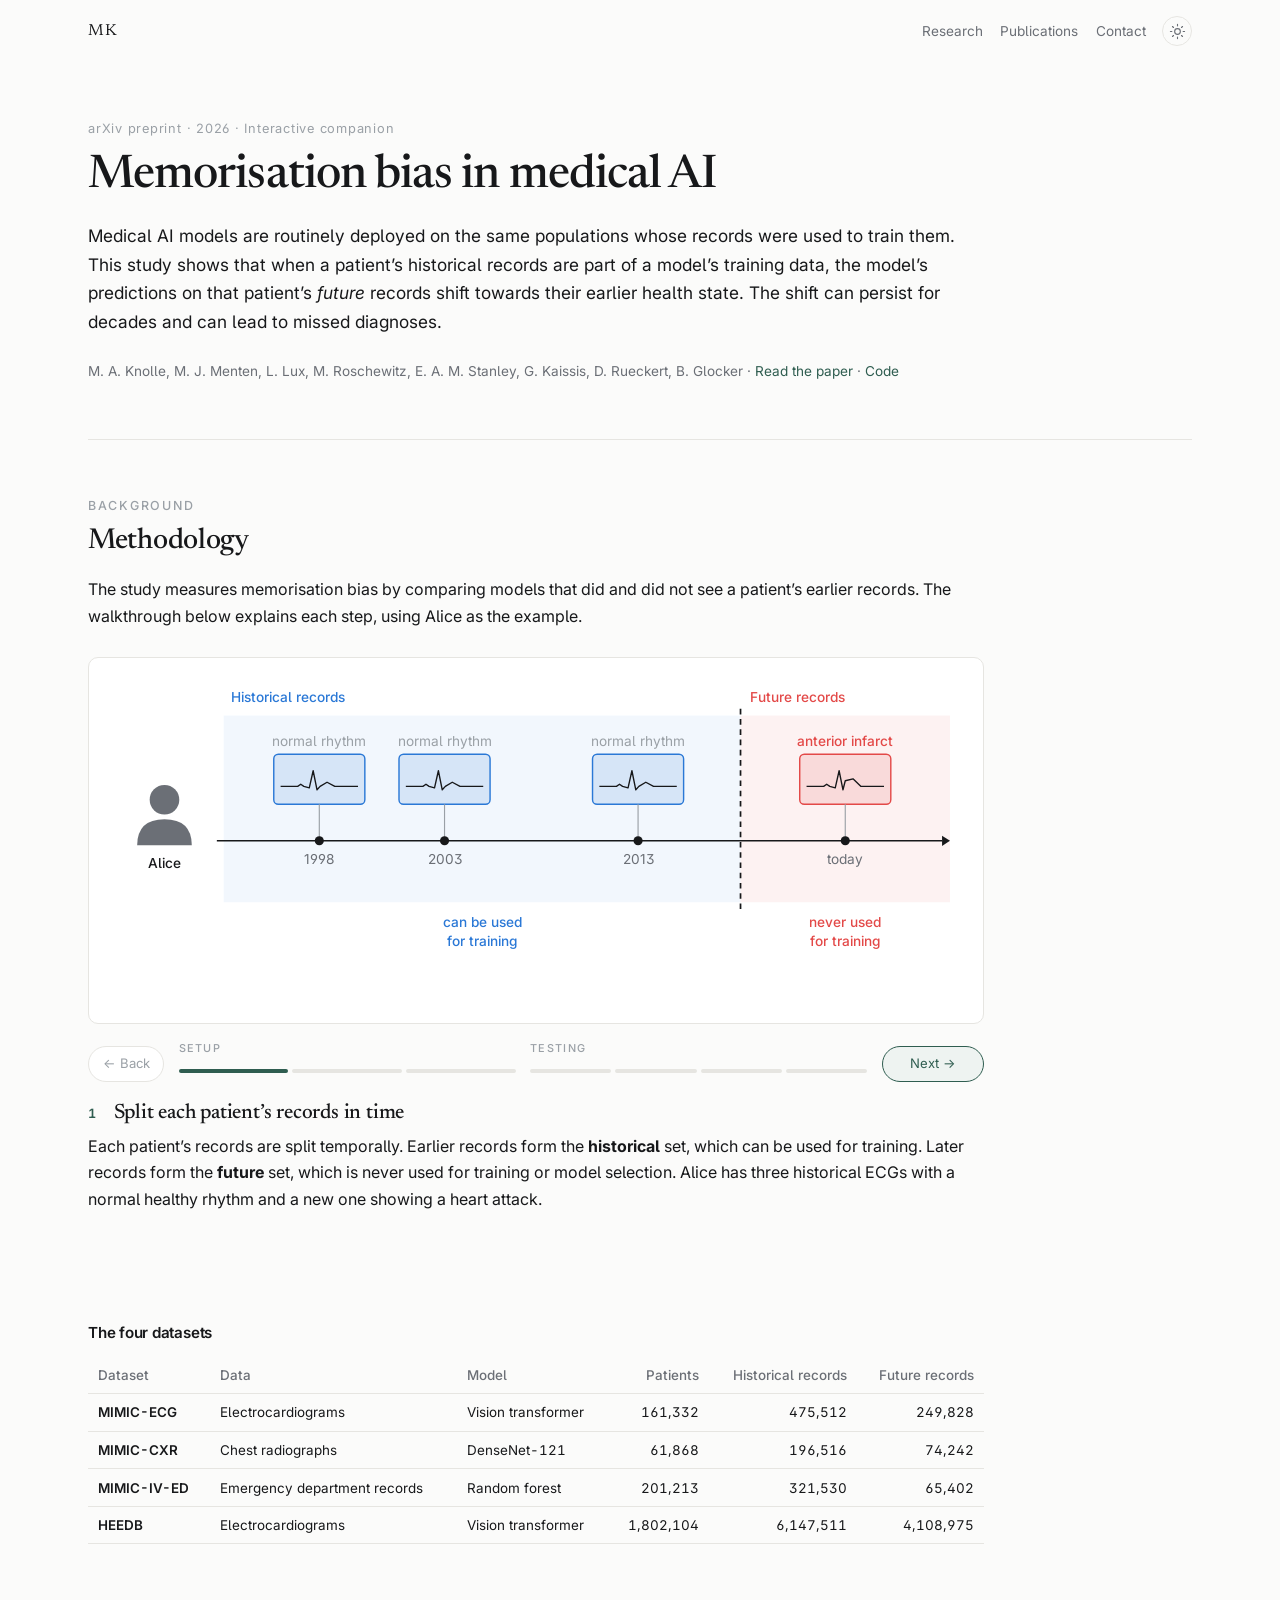
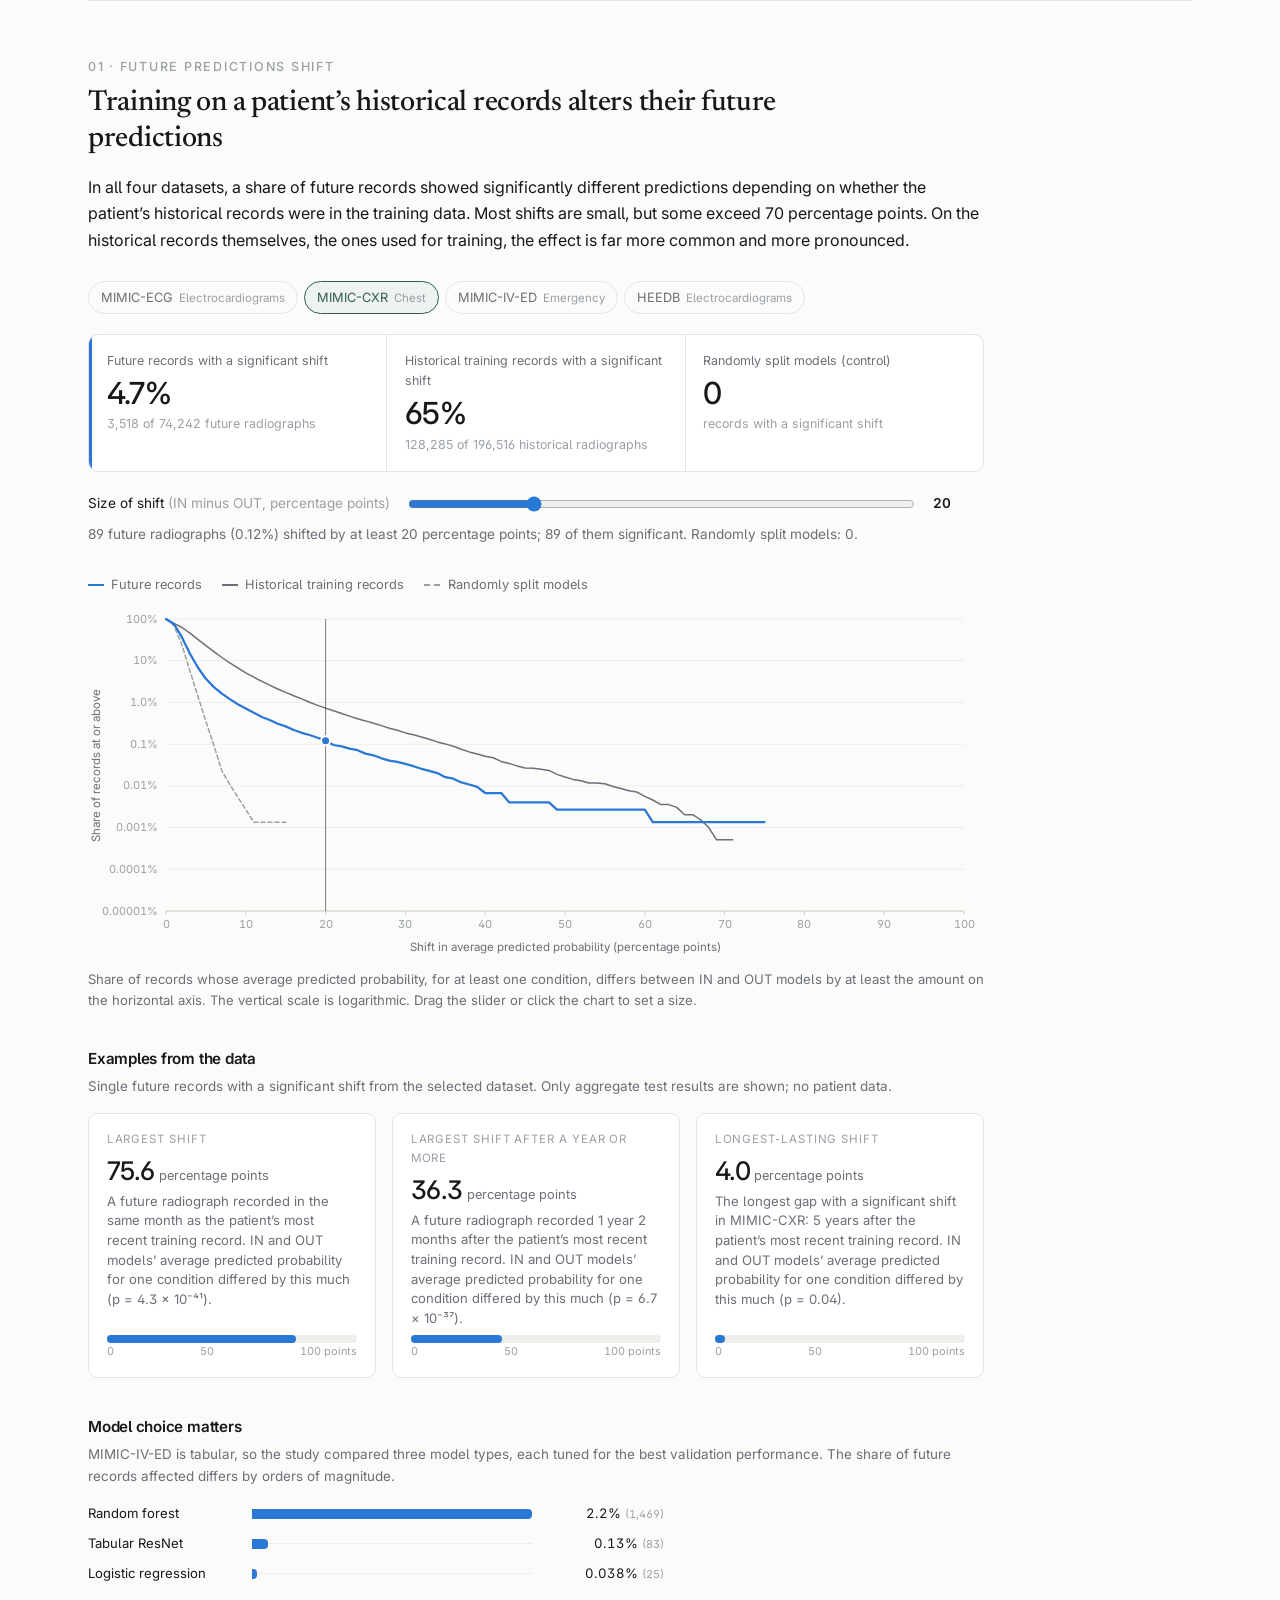
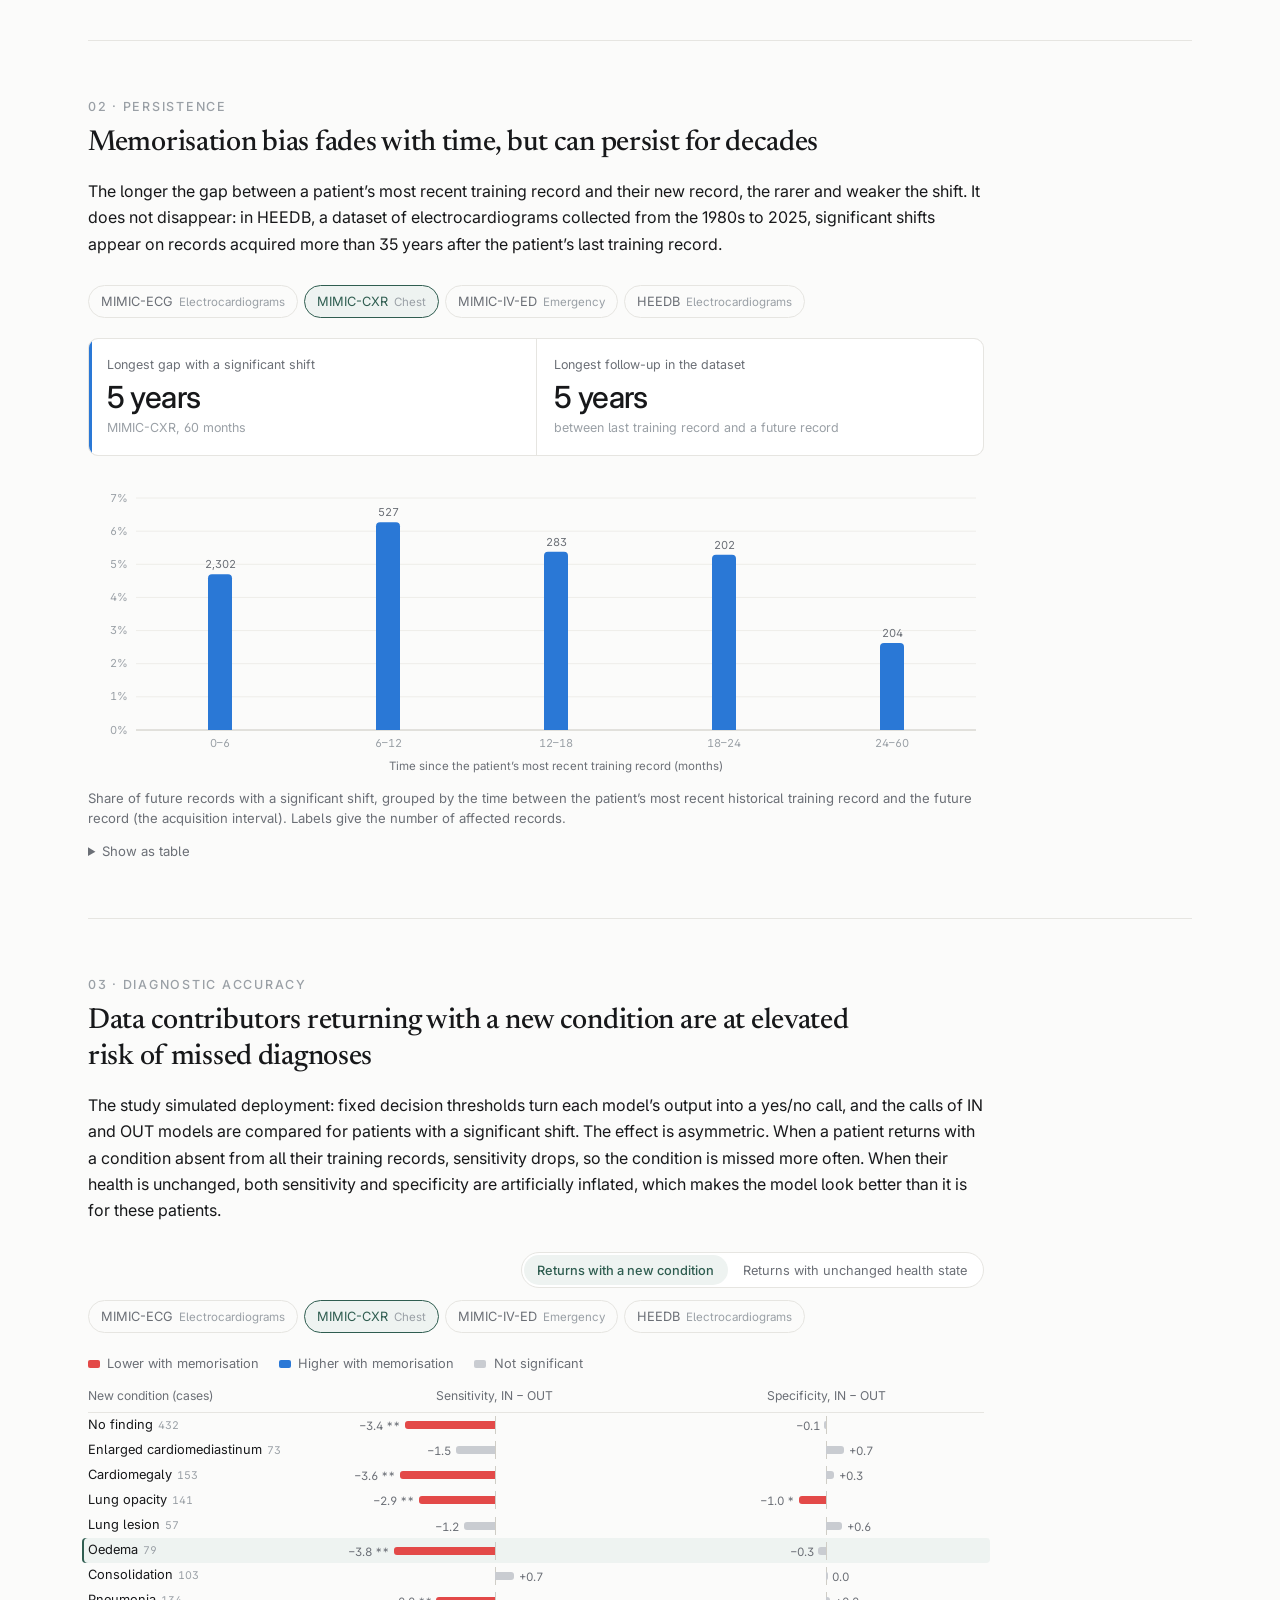
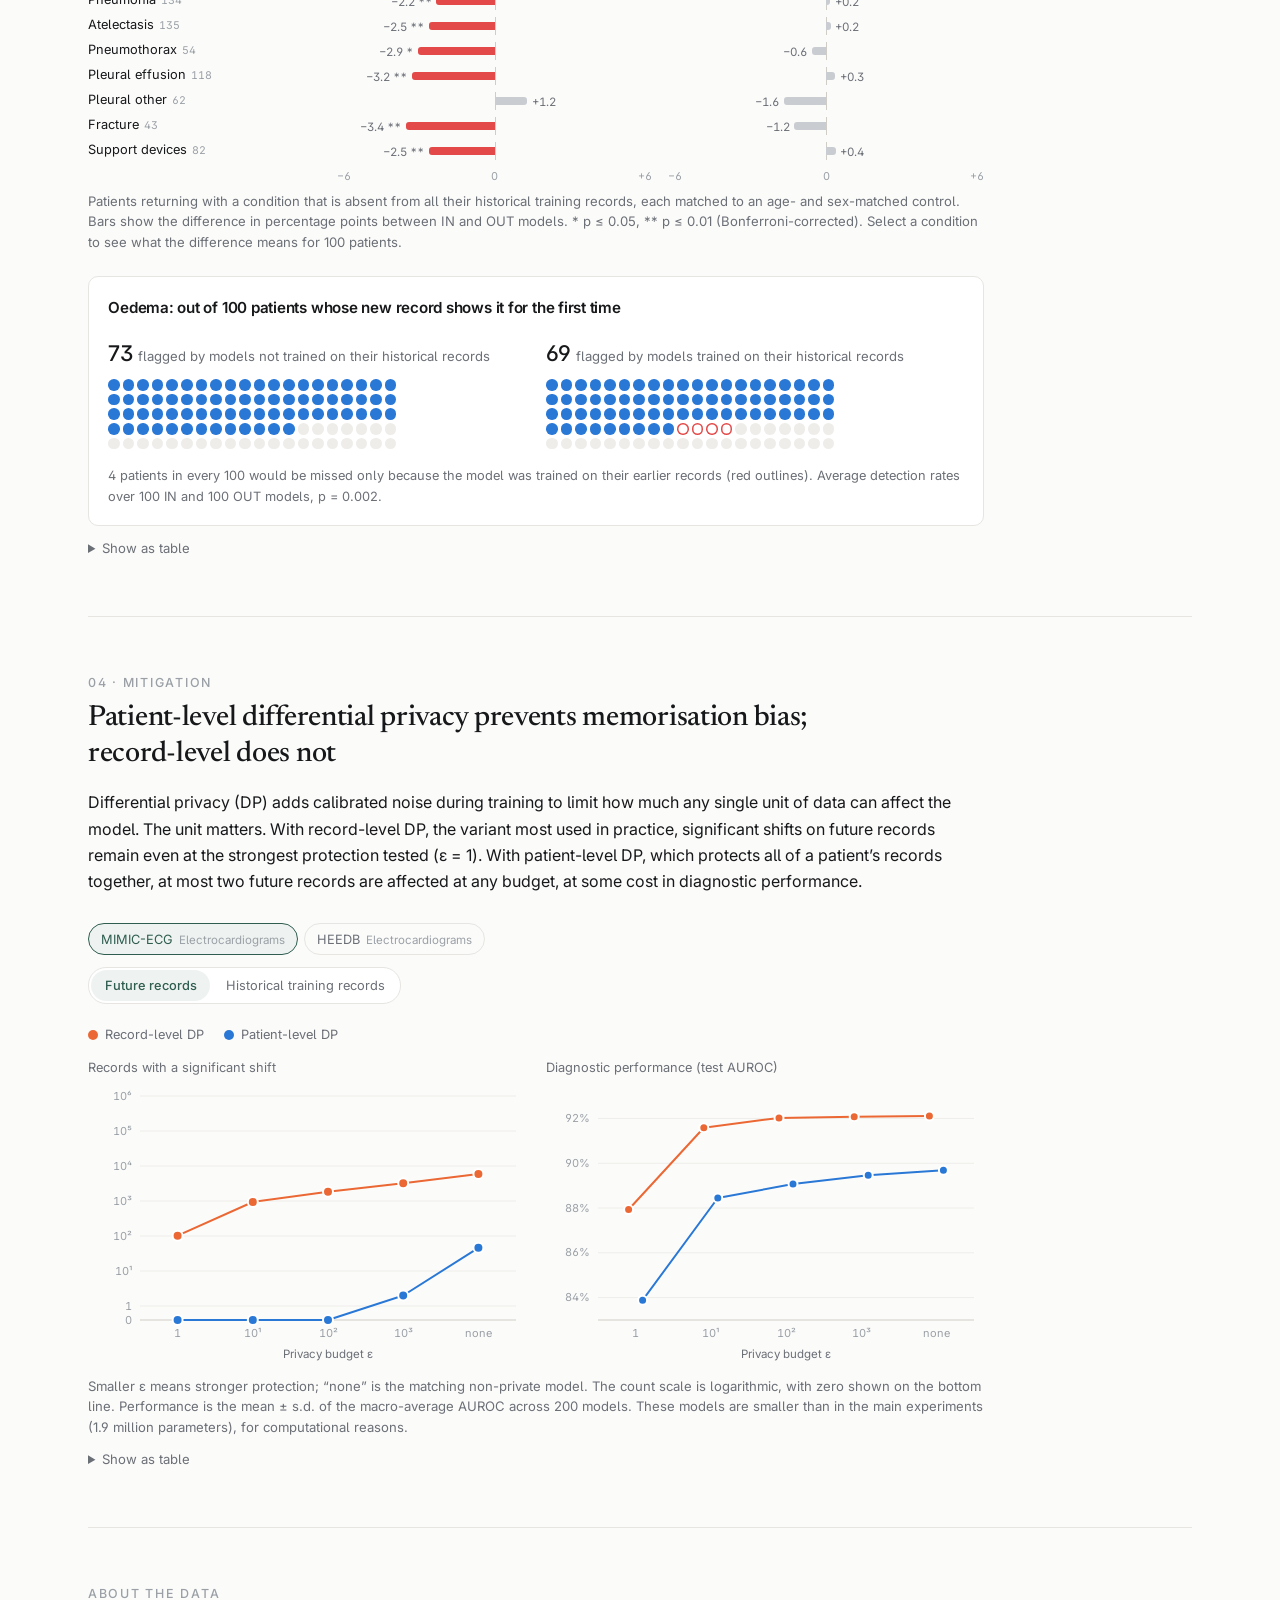
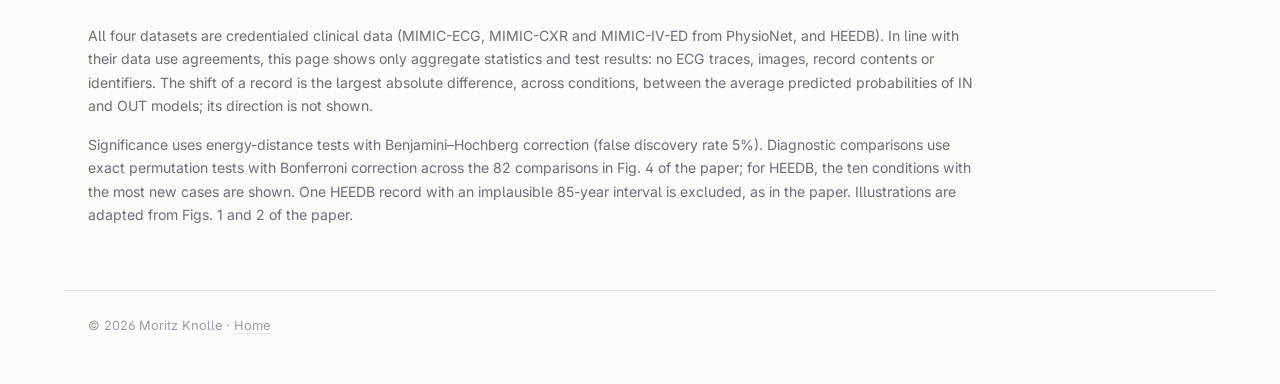
==== commit 54f38688: "Add a step-through methodology walkthrough to the memorisation-bias page Replace the problem section" ====
--- a/memorisation-bias.html
+++ b/memorisation-bias.html
@@ -52,50 +52,85 @@
     </p>
   </header>
 
-  <!-- ------------------------------------------------------ the problem -->
-  <section id="problem" aria-labelledby="problem-title">
-    <p class="step">The problem</p>
-    <h2 id="problem-title" class="finding">What is memorisation bias?</h2>
-    <p>
-      AI models do not only learn general patterns from their training data. Their output for a given input can also
-      depend on whether that exact input was in the training set, a property known as memorisation. It is usually
-      studied as a privacy risk. This study asks a clinical question instead: what happens when a patient whose records
-      were used for training comes back, and the same model is applied to their new data?
-    </p>
-    <p>
-      This is common practice. Germany&rsquo;s national breast cancer screening programme, for example, uses a model
-      trained on 1.2 million mammograms from the same screening population it now serves. Patients return at regular
-      intervals for years, so many of them meet a model trained on their own earlier, typically healthy, records.
-    </p>
-    <figure class="infographic">
-      <img src="assets/mb-alice.svg" width="1052" height="650" loading="lazy"
-        alt="Illustration. Alice contributed three electrocardiograms from 1998, 2003 and 2013, all showing a normal sinus rhythm. Today she returns with an anterior infarct. A model trained on her historical records outputs a 15% probability of infarct for today's recording; an otherwise identical model not trained on them outputs 73%.">
-      <figcaption>
-        An illustrative example. Alice&rsquo;s three historical ECGs all show a normal rhythm; today&rsquo;s shows a heart attack.
-        The model trained on Alice&rsquo;s historical records outputs a much lower infarct probability (15%) than an identical model
-        trained without them (73%), which could lead to a missed diagnosis.
-      </figcaption>
-    </figure>
-  </section>
-
   <!-- ------------------------------------------------------ method -->
   <section id="method" aria-labelledby="method-title">
-    <p class="step">The method</p>
-    <h2 id="method-title" class="finding">Quantifying longitudinal memorisation</h2>
-    <figure class="infographic wide">
-      <img src="assets/mb-method.png" width="1586" height="364" loading="lazy"
-        alt="Three steps. One: many models are trained on the historical records of random patient subsets. Two: for each patient, the models are split into those trained on that patient's historical records and those not. Three: the two groups' predictions on the patient's unseen future records are compared with a statistical test.">
-    </figure>
-    <ol class="method-steps">
-      <li><strong>Split each patient&rsquo;s records in time.</strong> Earlier records form the <em>historical</em> set,
-        which may be used for training. Later records form the <em>future</em> set, which is never used for training or model selection.</li>
-      <li><strong>Train 200 models,</strong> each on the historical records of a random half of the patients.
-        Every patient is therefore in the training data of exactly 100 models (&ldquo;IN&rdquo;) and absent from the other 100 (&ldquo;OUT&rdquo;).</li>
-      <li><strong>Compare IN and OUT predictions</strong> on each future record with an energy-distance test, corrected
-        for multiple comparisons. A significant difference means the patient&rsquo;s historical records changed the prediction on their new one.</li>
-      <li><strong>Check against chance.</strong> Repeating the test with randomly split model groups finds no significant
-        records in any dataset, so the effects are specific to each patient&rsquo;s own data.</li>
-    </ol>
+    <p class="step">Background</p>
+    <h2 id="method-title" class="finding">Methodology</h2>
+    <p>
+      The study measures memorisation bias by comparing models that did and did not see a patient&rsquo;s earlier
+      records. The walkthrough below explains each step, using Alice as the example.
+    </p>
+
+    <div class="walk" id="mb-walk">
+      <div class="walk-stage"></div>
+      <div class="walk-nav" aria-label="Walkthrough steps" role="group"></div>
+      <ol class="walk-steps" aria-live="polite">
+        <li data-part="Setup">
+          <h3><span class="walk-num">1</span>Split each patient&rsquo;s records in time</h3>
+          <p>
+            Each patient&rsquo;s records are split temporally. Earlier records form the <strong>historical</strong> set,
+            which can be used for training. Later records form the <strong>future</strong> set, which is never used
+            for training or model selection. Alice has three historical ECGs with a normal healthy rhythm and a new one
+            showing a heart attack.
+          </p>
+        </li>
+        <li data-part="Setup">
+          <h3><span class="walk-num">2</span>Train many models on random halves</h3>
+          <p>
+            The study trains 200 models, each on the historical records of a random half of the patients. Some models
+            see Alice&rsquo;s historical records and some do not. A blue corner marks the ones that do.
+          </p>
+        </li>
+        <li data-part="Setup">
+          <h3><span class="walk-num">3</span>Partition the models for each patient</h3>
+          <p>
+            For each patient, the models fall into two groups: 100 trained on that patient&rsquo;s historical records
+            (<strong>IN</strong>) and 100 not trained on them (<strong>OUT</strong>). Apart from this one patient, both
+            groups saw equally random data, so any systematic difference between them is due to the patient&rsquo;s
+            own records.
+          </p>
+        </li>
+        <li data-part="Testing">
+          <h3><span class="walk-num">4</span>Predict on the future record</h3>
+          <p>
+            Both groups predict on Alice&rsquo;s future ECG, which no model has seen. Here the IN models output a
+            lower probability of infarct than the OUT models. The difference between the two average predictions,
+            for the condition where it is largest, is the size of the shift. Alice&rsquo;s numbers are illustrative.
+          </p>
+        </li>
+        <li data-part="Testing">
+          <h3><span class="walk-num">5</span>Test whether the difference is real</h3>
+          <p>
+            An energy-distance test compares the IN and OUT predictions as whole distributions. Shuffling the IN and
+            OUT labels shows how large the distance gets by chance alone. Alice&rsquo;s distance lies beyond every
+            shuffle. The study uses 100 models per group and corrects for the number of records tested.
+          </p>
+        </li>
+        <li data-part="Testing">
+          <h3><span class="walk-num">6</span>Repeat for every future record</h3>
+          <p>
+            The same test runs on every future record of every patient. In each of the four datasets, a small share
+            of future records shows a significant shift, from 0.6% to 4.7% depending on the dataset.
+          </p>
+        </li>
+        <li data-part="Testing">
+          <h3><span class="walk-num">7</span>Check against chance</h3>
+          <p>
+            As a control, the models are split into two random groups that ignore which patients they were trained on.
+            Repeating every test with these groups finds no significant records in any dataset, so the shifts come
+            from each patient&rsquo;s own historical records.
+          </p>
+        </li>
+      </ol>
+      <noscript>
+        <figure class="infographic wide">
+          <img src="assets/mb-method.png" width="1586" height="364" loading="lazy"
+            alt="Three steps. One: many models are trained on the historical records of random patient subsets. Two: for each patient, the models are split into those trained on that patient's historical records and those not. Three: the two groups' predictions on the patient's unseen future records are compared with a statistical test.">
+        </figure>
+      </noscript>
+    </div>
+
+    <h3 class="sub">The four datasets</h3>
     <div class="table-wrap">
       <table class="data-table" id="datasets-table"></table>
     </div>
@@ -207,7 +242,7 @@
   <!-- ------------------------------------------------------ finding 3 -->
   <section id="diagnosis" aria-labelledby="diagnosis-title">
     <p class="step">03 &middot; Diagnostic accuracy</p>
-    <h2 id="diagnosis-title" class="finding">Patients who return with a new condition are diagnosed less often</h2>
+    <h2 id="diagnosis-title" class="finding">Data contributors returning with a new condition are at elevated risk of missed diagnoses</h2>
     <p>
       The study simulated deployment: fixed decision thresholds turn each model&rsquo;s output into a yes/no call, and the
       calls of IN and OUT models are compared for patients with a significant shift. The effect is asymmetric. When a
@@ -219,7 +254,7 @@
     <div class="controls stacked">
       <div class="segmented" role="radiogroup" aria-label="Scenario">
         <button type="button" role="radio" data-scenario="denovo" aria-checked="true">Returns with a new condition</button>
-        <button type="button" role="radio" data-scenario="unchanged" aria-checked="false">Returns with unchanged health</button>
+        <button type="button" role="radio" data-scenario="unchanged" aria-checked="false">Returns with unchanged health state</button>
       </div>
       <div class="chips" data-dataset-chips role="group" aria-label="Choose a dataset"></div>
     </div>
@@ -315,5 +350,6 @@
 <script src="main.js"></script>
 <script src="memorisation-bias-data.js"></script>
 <script src="memorisation-bias.js"></script>
+<script src="memorisation-bias-intro.js"></script>
 </body>
 </html>
--- a/memorisation-bias.css
+++ b/memorisation-bias.css
@@ -14,15 +14,6 @@
 .infographic.wide { max-width: none; }
 .infographic.wide img { padding: .75rem 1rem; }
 
-.method-steps {
-  display: grid;
-  gap: .75rem;
-  max-width: var(--prose);
-  margin: 1.25rem 0 1.75rem;
-  padding-left: 1.25rem;
-}
-.method-steps li { padding-left: .25rem; }
-.method-steps li::marker { color: var(--faint); font-variant-numeric: tabular-nums; }
 
 .data-table { border-collapse: collapse; width: 100%; font-size: .84rem; font-variant-numeric: tabular-nums; }
 .data-table th, .data-table td { text-align: right; padding: .45rem .6rem; border-bottom: 1px solid var(--rule); white-space: nowrap; }
@@ -65,6 +56,8 @@
 }
 .segmented button:hover { color: var(--text); }
 .segmented button[aria-checked="true"] { background: var(--accent-bg); color: var(--accent); font-weight: 500; }
+/* The scenario switch sits flush with the right edge of the text column. */
+#diagnosis .controls.stacked .segmented { justify-self: end; }
 
 /* ---------------------------------------------------------- legend keys */
 .key.line { width: 16px; height: 0; border-radius: 0; border-top: 2px solid var(--under); }
@@ -181,3 +174,34 @@
   .hbar { grid-template-columns: 7rem 1fr 6.5rem; }
   .example .ex-value { font-size: 1.4rem; }
 }
+
+/* ------------------------------------------------ methodology walkthrough */
+/* Builds on the .walk styles in privacy-risk.css. Blue marks historical
+   records and models trained on them (IN); red marks future records. */
+.walk .t-inb { fill: var(--under); font-weight: 500; }
+.walk .t-fut { fill: var(--over); font-weight: 500; }
+.walk .w-hist { fill: var(--under); fill-opacity: .14; stroke: var(--under); stroke-width: 1.25; }
+.walk .w-fut { fill: var(--over); fill-opacity: .14; stroke: var(--over); stroke-width: 1.25; }
+.walk .w-trace { fill: none; stroke: var(--text); stroke-width: 1.2; stroke-linejoin: round; }
+.walk .w-zone-hist { fill: var(--under); fill-opacity: .06; }
+.walk .w-zone-fut { fill: var(--over); fill-opacity: .07; }
+.walk .w-split { stroke: var(--text); stroke-width: 1.5; stroke-dasharray: 5 4; }
+.walk .w-dotmark { fill: var(--text); }
+.walk .w-histmark { fill: var(--under); }
+.walk .w-inb-area { fill: var(--under); fill-opacity: .16; }
+.walk .w-inb-line { fill: none; stroke: var(--under); stroke-width: 1.75; stroke-linejoin: round; }
+.walk .w-dot-inb { fill: var(--under); stroke: var(--surface); stroke-width: 1; }
+.walk .w-mean { stroke-width: 1.25; stroke-dasharray: 3 3; }
+.walk .w-mean.inb { stroke: var(--under); }
+.walk .w-mean.out { stroke: var(--muted); }
+.walk .w-null { fill: var(--context); }
+.walk .w-obsb { stroke: var(--under); stroke-width: 2.25; }
+.walk .grow-up { transform-box: fill-box; transform-origin: center bottom; }
+.walk .w-cell { fill: var(--over); fill-opacity: .18; }
+.walk .w-cell.sig { fill-opacity: 1; }
+.walk .w-sigring { fill: none; stroke: var(--text); stroke-width: 1.25; }
+.walk .w-rowbar { fill: var(--over); }
+.walk .w-rowbar.ghost { fill: var(--context); }
+.walk .w-pat { transition: opacity .15s ease; }
+.walk .w-pats.round .w-pat { opacity: .2; }
+.walk .w-pats.round .w-pat.sel { opacity: 1; }
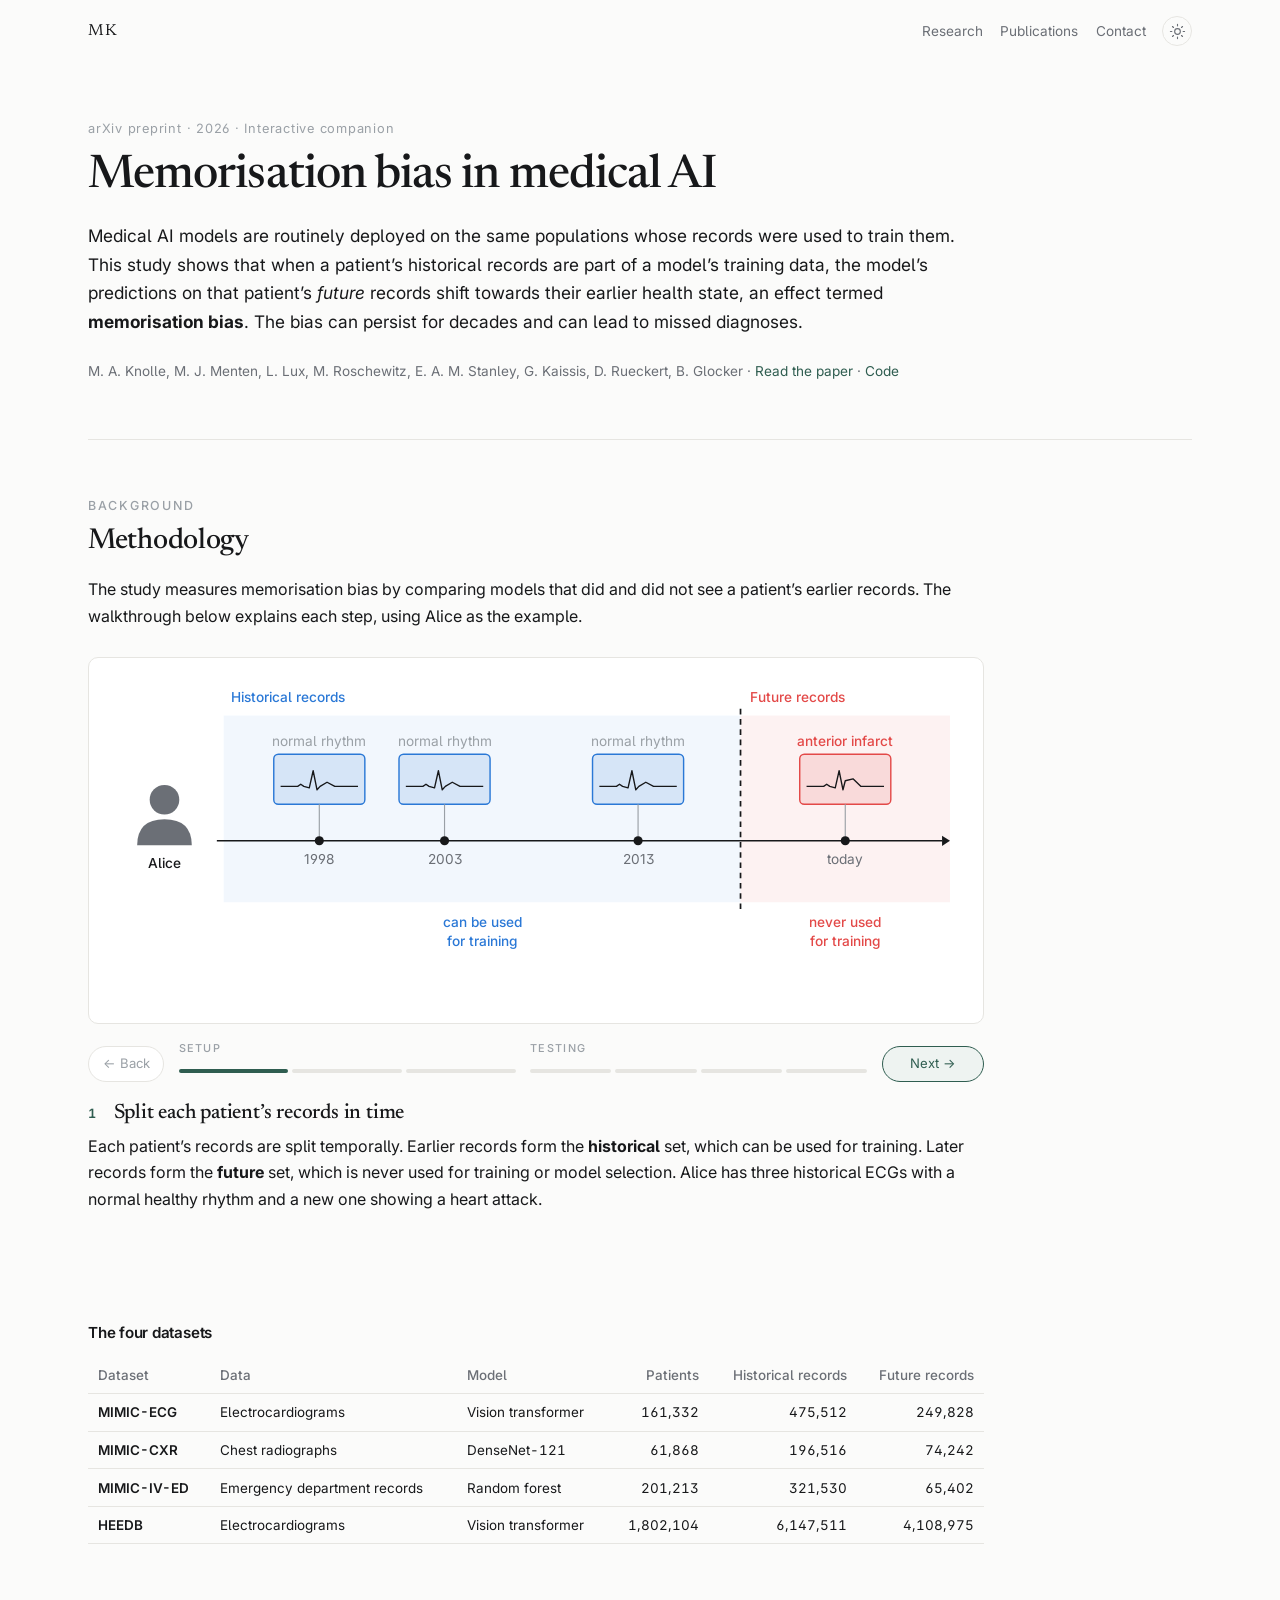
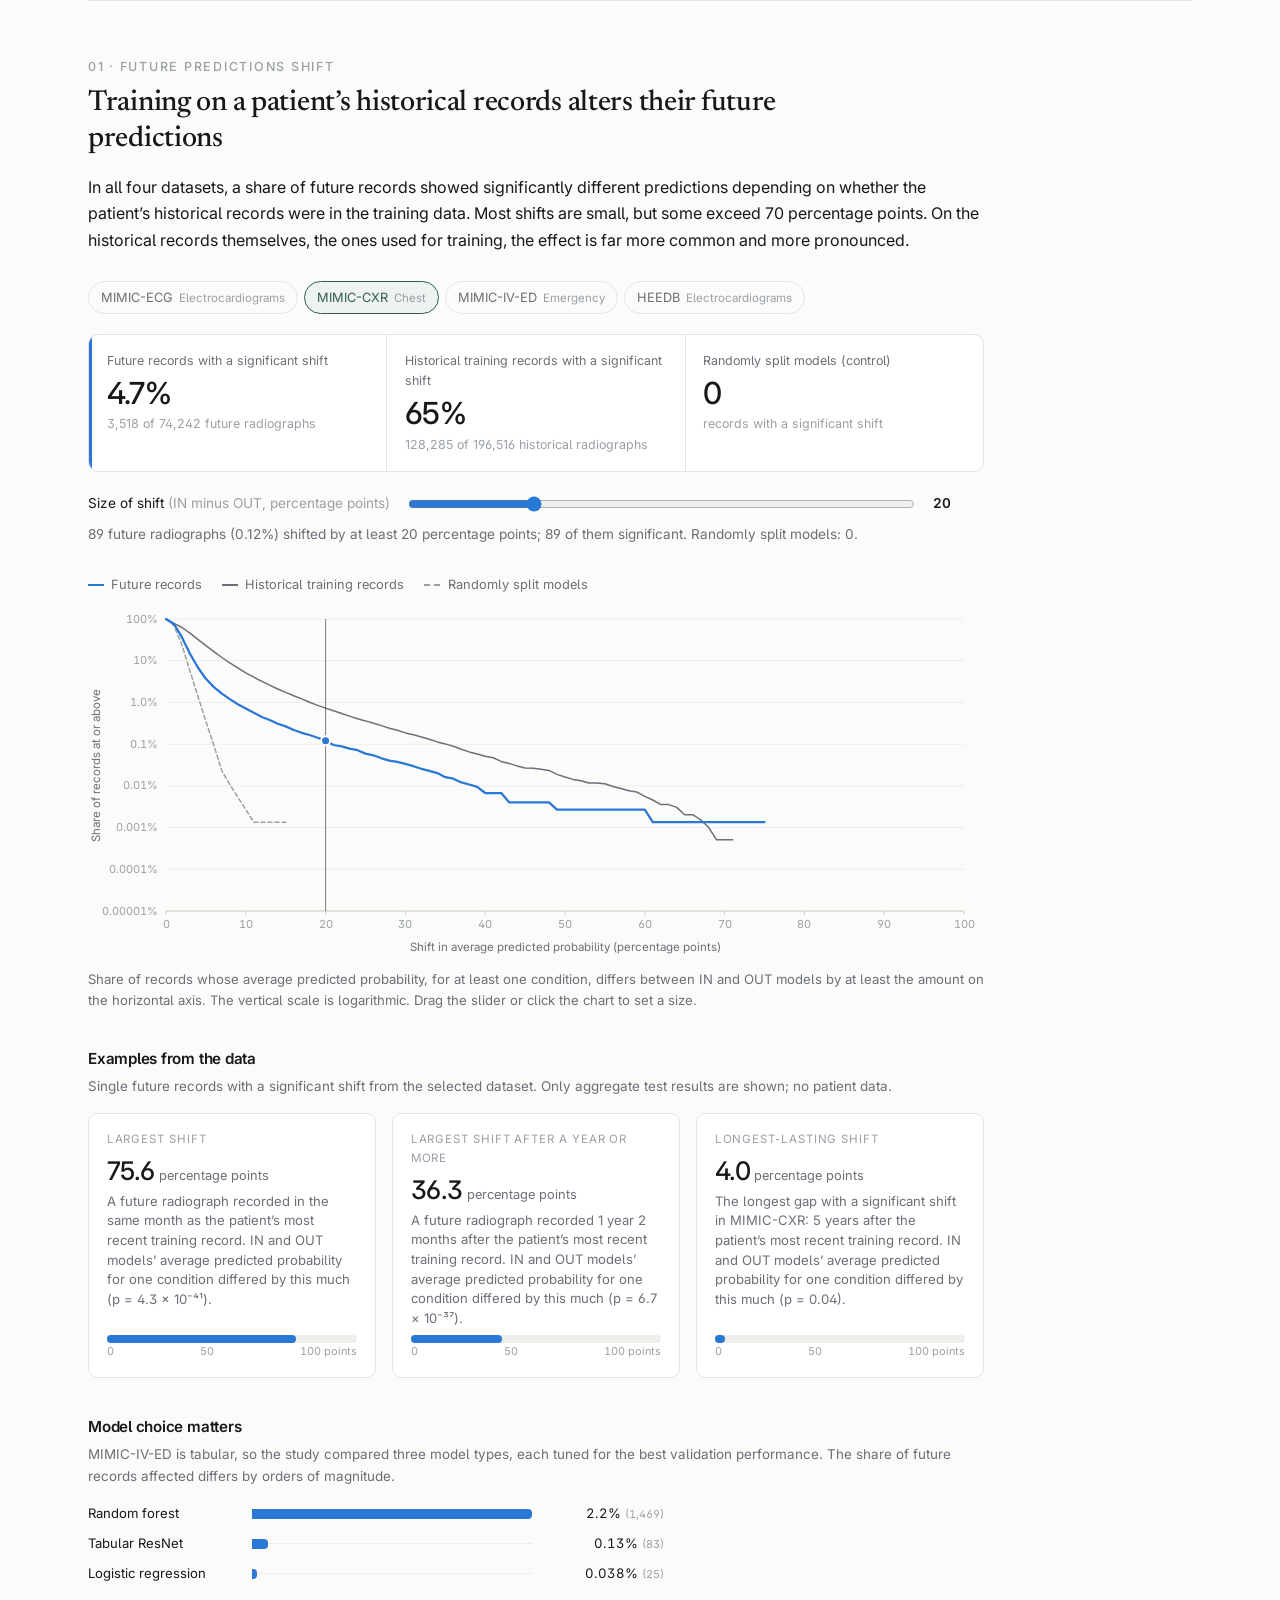
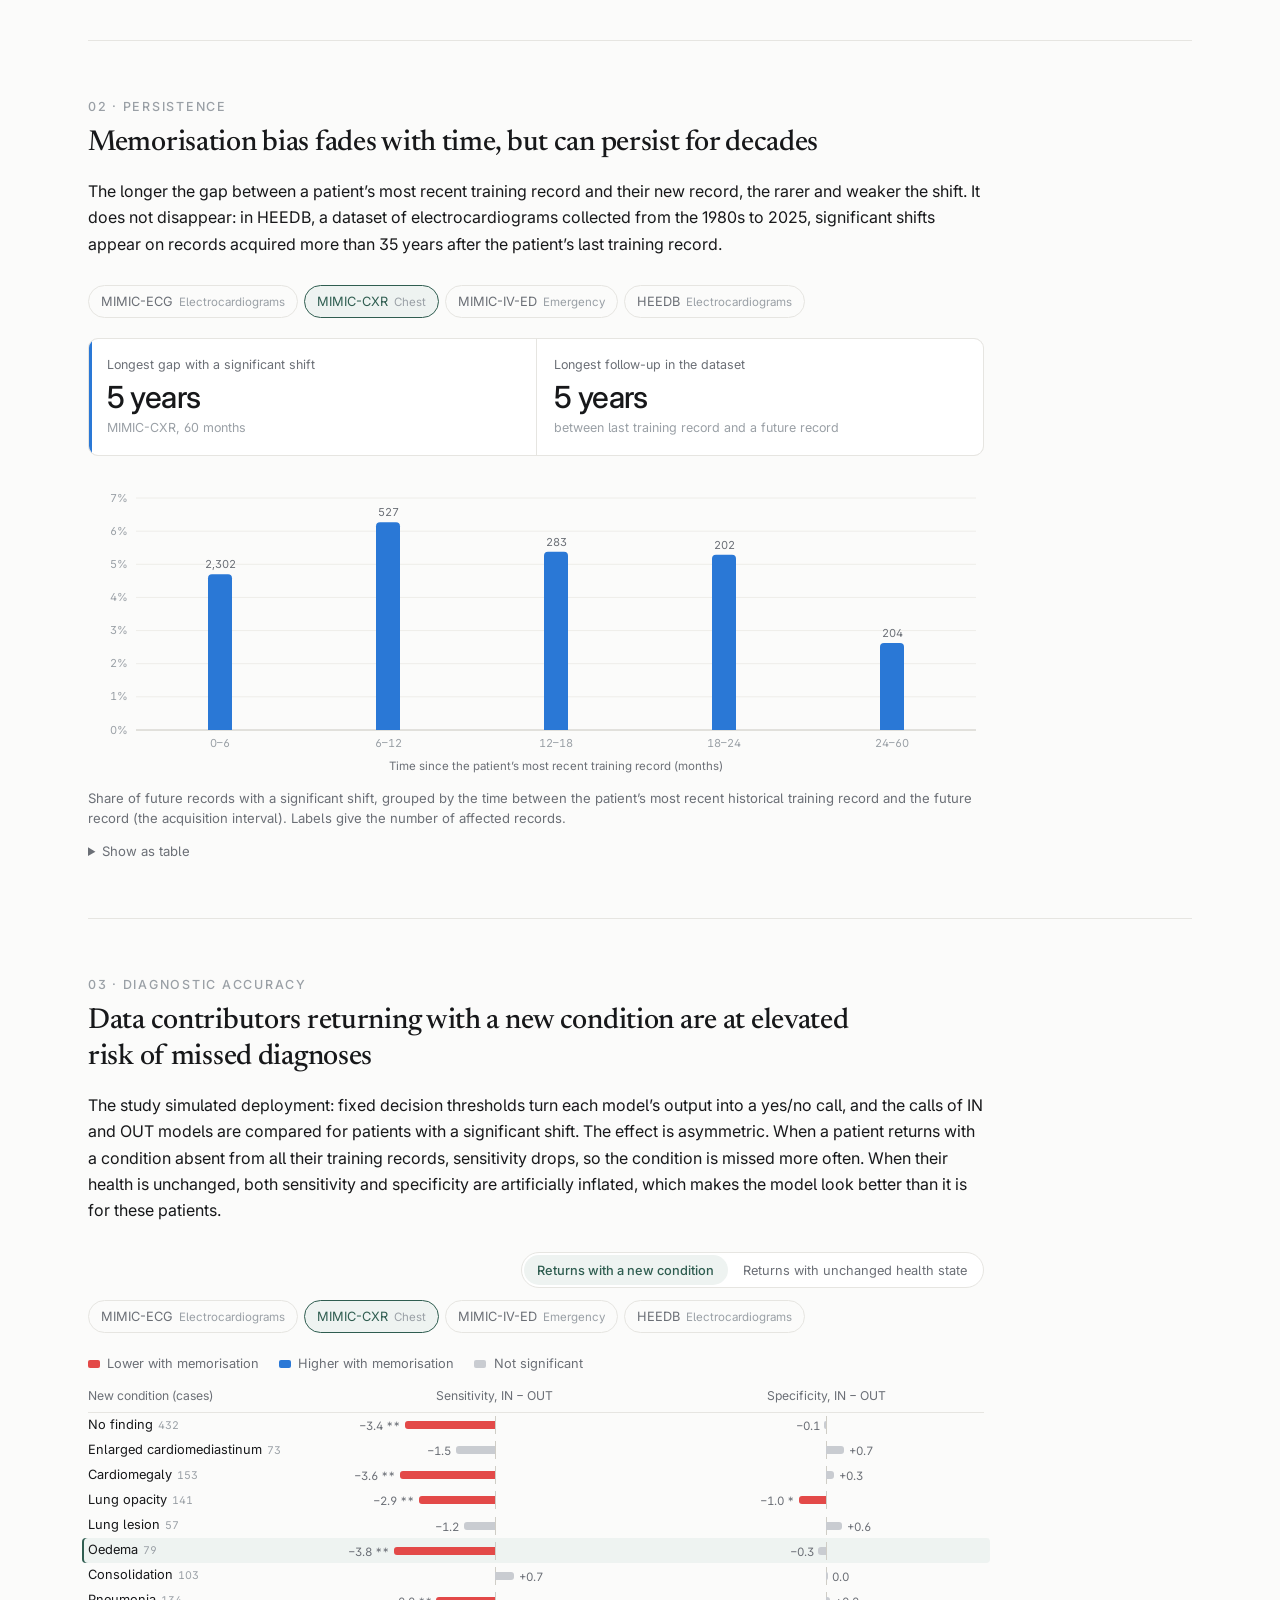
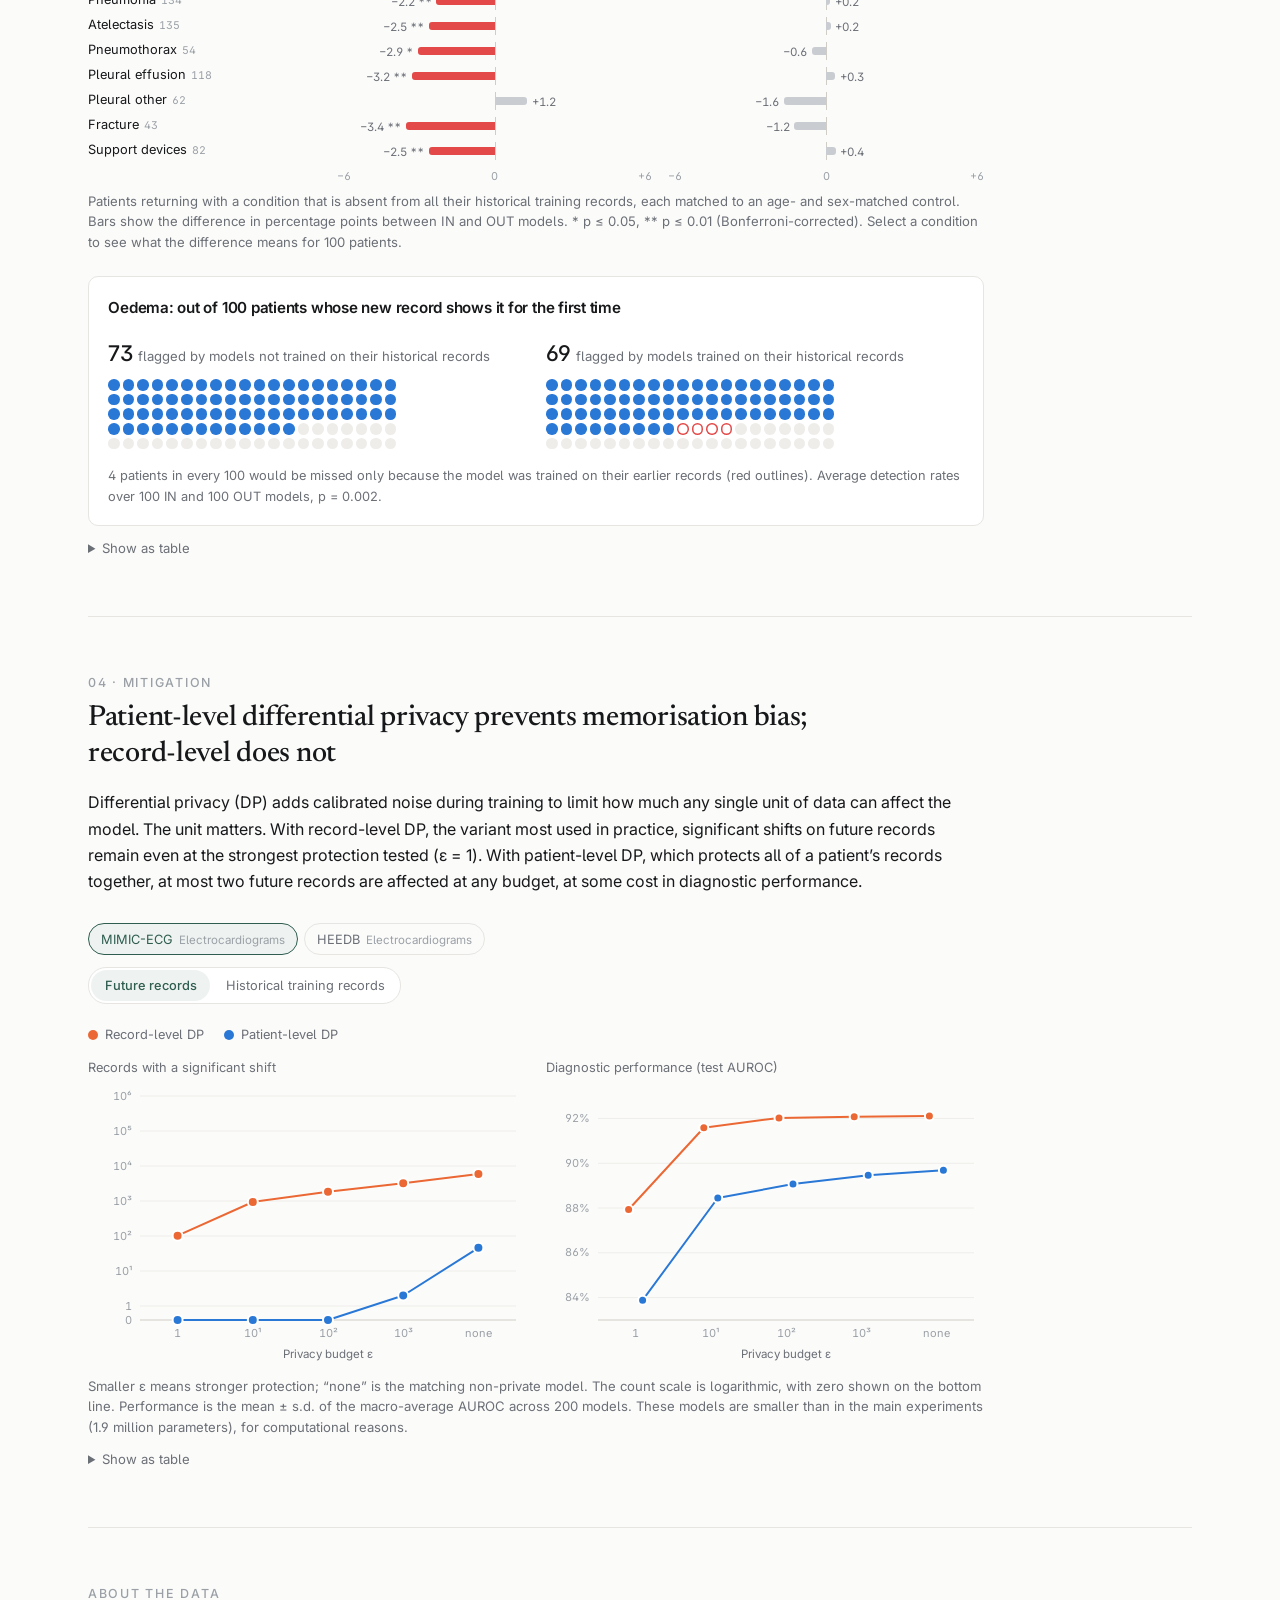
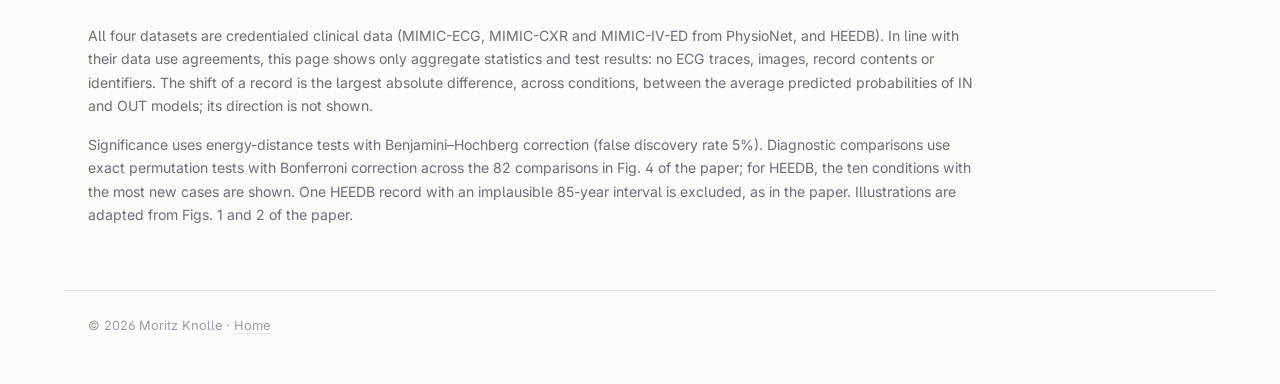
==== commit 29da8d51: "Define memorisation bias in the summary and retitle walkthrough steps Co-Authored-By: Claude Opus 5." ====
--- a/memorisation-bias.html
+++ b/memorisation-bias.html
@@ -43,7 +43,8 @@
       Medical AI models are routinely deployed on the same populations whose records were used to train them.
       This study shows that when a patient&rsquo;s historical records are part of a model&rsquo;s training data,
       the model&rsquo;s predictions on that patient&rsquo;s <em>future</em> records shift towards their earlier
-      health state. The shift can persist for decades and can lead to missed diagnoses.
+      health state, an effect termed <strong>memorisation bias</strong>. The bias can persist for decades and
+      can lead to missed diagnoses.
     </p>
     <p class="byline">
       M. A. Knolle, M. J. Menten, L. Lux, M. Roschewitz, E. A. M. Stanley, G. Kaissis, D. Rueckert, B. Glocker &middot;
@@ -75,7 +76,7 @@
           </p>
         </li>
         <li data-part="Setup">
-          <h3><span class="walk-num">2</span>Train many models on random halves</h3>
+          <h3><span class="walk-num">2</span>Train many models on random subsets</h3>
           <p>
             The study trains 200 models, each on the historical records of a random half of the patients. Some models
             see Alice&rsquo;s historical records and some do not. A blue corner marks the ones that do.
@@ -99,7 +100,7 @@
           </p>
         </li>
         <li data-part="Testing">
-          <h3><span class="walk-num">5</span>Test whether the difference is real</h3>
+          <h3><span class="walk-num">5</span>Test whether the difference is significant</h3>
           <p>
             An energy-distance test compares the IN and OUT predictions as whole distributions. Shuffling the IN and
             OUT labels shows how large the distance gets by chance alone. Alice&rsquo;s distance lies beyond every
--- a/styles.css
+++ b/styles.css
@@ -8,6 +8,8 @@
   --rule:      #e6e5e1;
   --accent:    #2f5d50;
   --accent-bg: #eef3f1;
+  --intro-dot: #9aa0a6;   /* data art on the homepage (data-art.js) */
+  --intro-red: #e34948;
 
   --serif: "Newsreader", Georgia, "Times New Roman", serif;
   --sans: "Inter", -apple-system, BlinkMacSystemFont, "Segoe UI", Helvetica, Arial, sans-serif;
@@ -32,6 +34,8 @@
     --rule:      #26292e;
     --accent:    #7fc0ac;
     --accent-bg: #16211e;
+    --intro-dot: #8a9099;
+    --intro-red: #e66767;
     color-scheme: dark;
   }
 }
@@ -45,6 +49,8 @@
   --rule:      #26292e;
   --accent:    #7fc0ac;
   --accent-bg: #16211e;
+  --intro-dot: #8a9099;
+  --intro-red: #e66767;
   color-scheme: dark;
 }
 
@@ -365,3 +371,38 @@
   .topbar nav { gap: .85rem; font-size: .8rem; }
   .pub-head { flex-direction: column; align-items: flex-start; gap: .25rem; }
 }
+
+/* ------------------------------------------------------------ data art */
+/* Homepage background (data-art.js): a fixed SVG cloud behind the content. */
+.dataart {
+  position: fixed;
+  inset: 0;
+  width: 100%;
+  height: 100%;
+  z-index: -1;
+  pointer-events: none;
+}
+.dataart .da-grey circle { fill: var(--intro-dot); }
+.dataart .da-red circle { fill: var(--intro-red); }
+.dataart .da-ring circle {
+  fill: none;
+  stroke: var(--intro-red);
+  stroke-width: 1.2;
+  opacity: 0;
+  transform-box: fill-box;
+  transform-origin: center;
+}
+.dataart .da-grey,
+.dataart .da-red { transition: opacity 1.4s ease; }
+.dataart.settled .da-grey { opacity: .16; }
+.dataart.settled .da-red { opacity: .5; }
+.dataart.instant .da-grey,
+.dataart.instant .da-red { transition: none; }
+@media (max-width: 700px) {
+  .dataart.settled .da-grey { opacity: .1; }
+  .dataart.settled .da-red { opacity: .35; }
+}
+
+html.intro-pending body > *:not(.dataart) { visibility: hidden; }
+html.intro-reveal body > *:not(.dataart) { animation: intro-in .8s ease both; }
+@keyframes intro-in { from { opacity: 0; } to { opacity: 1; } }
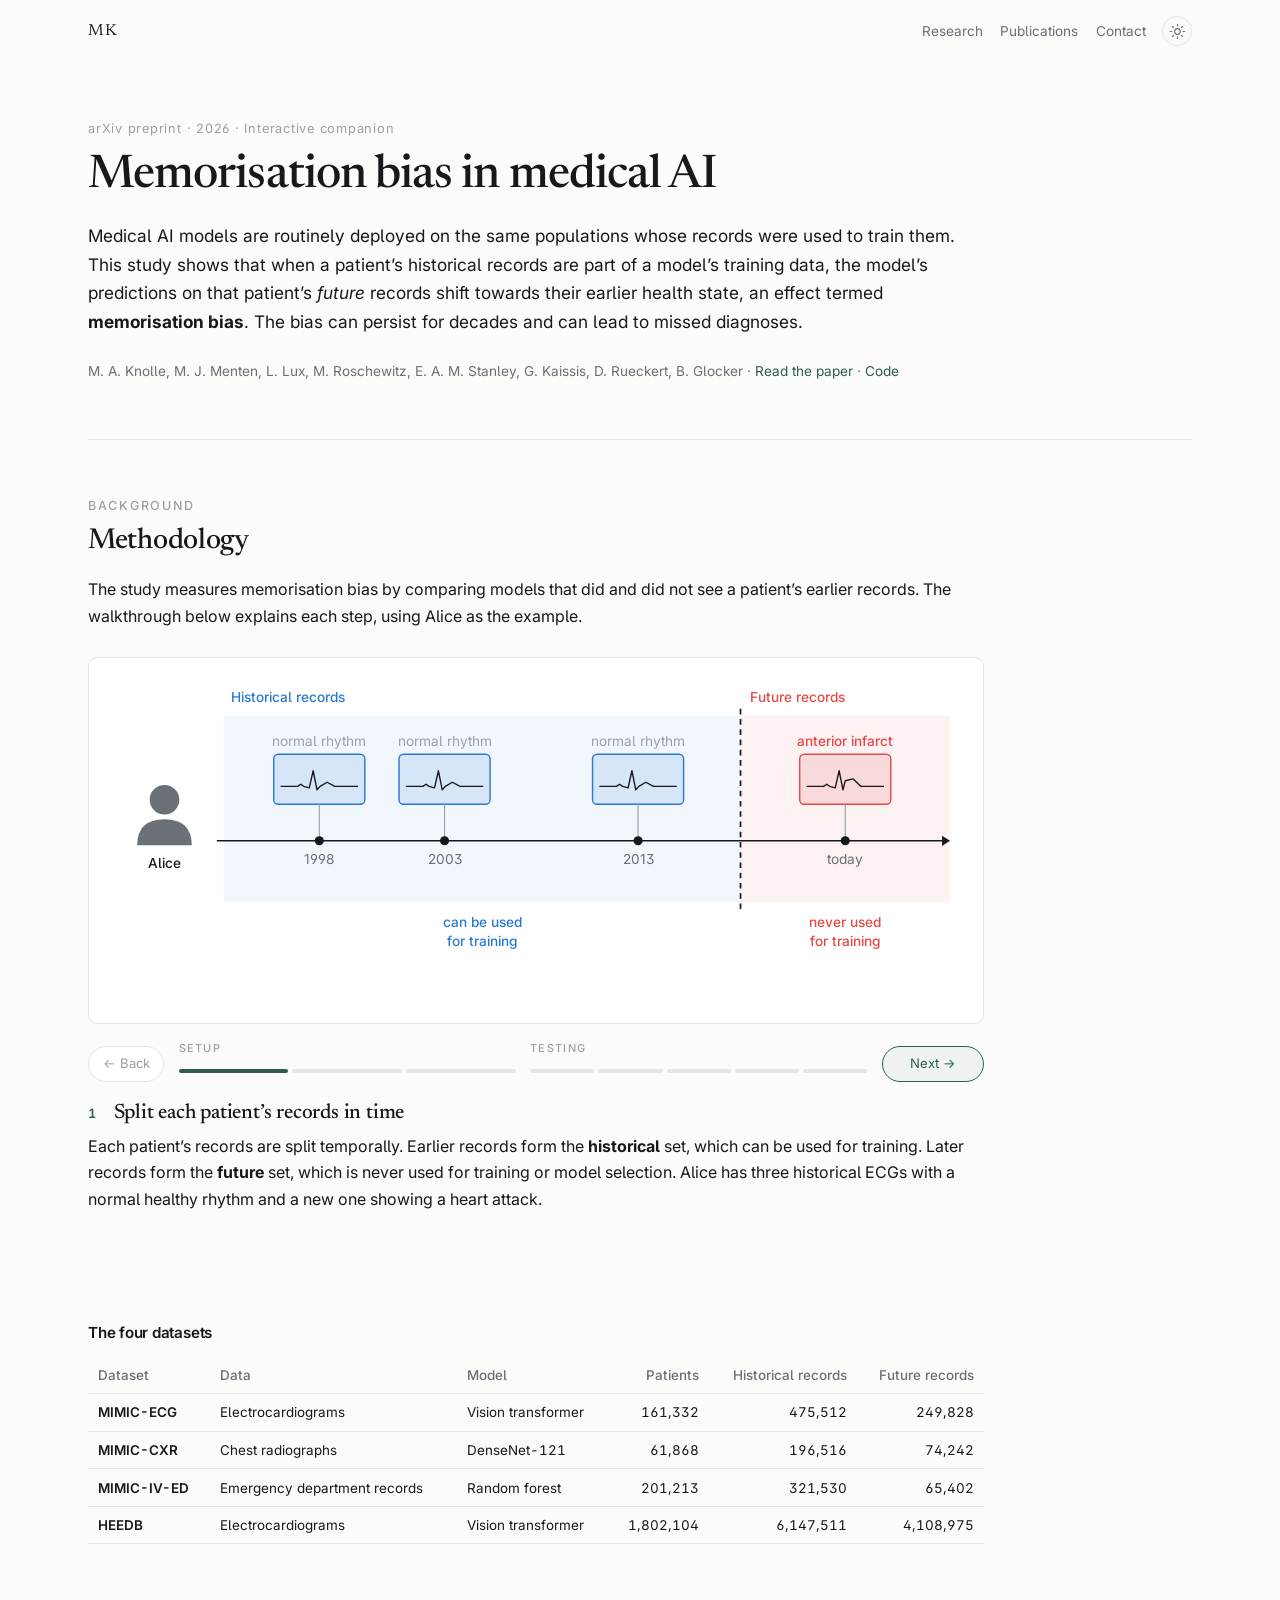
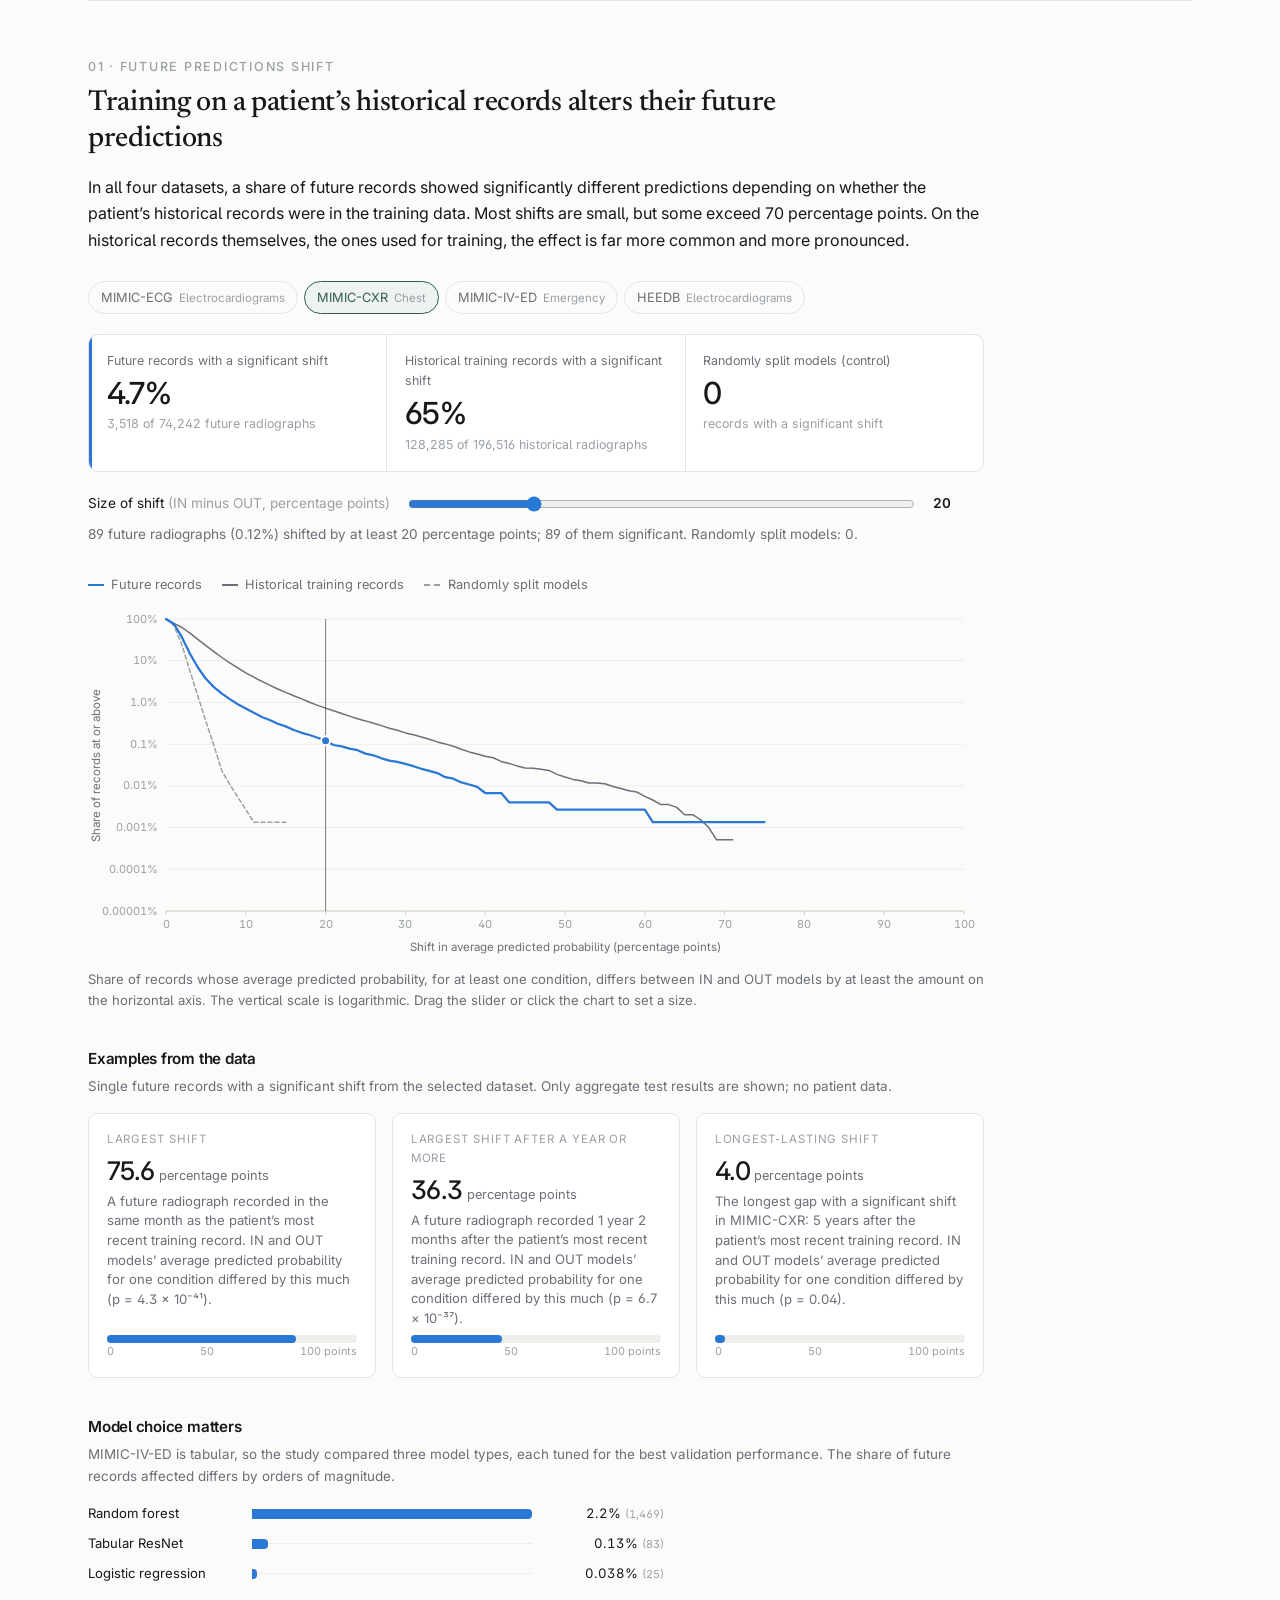
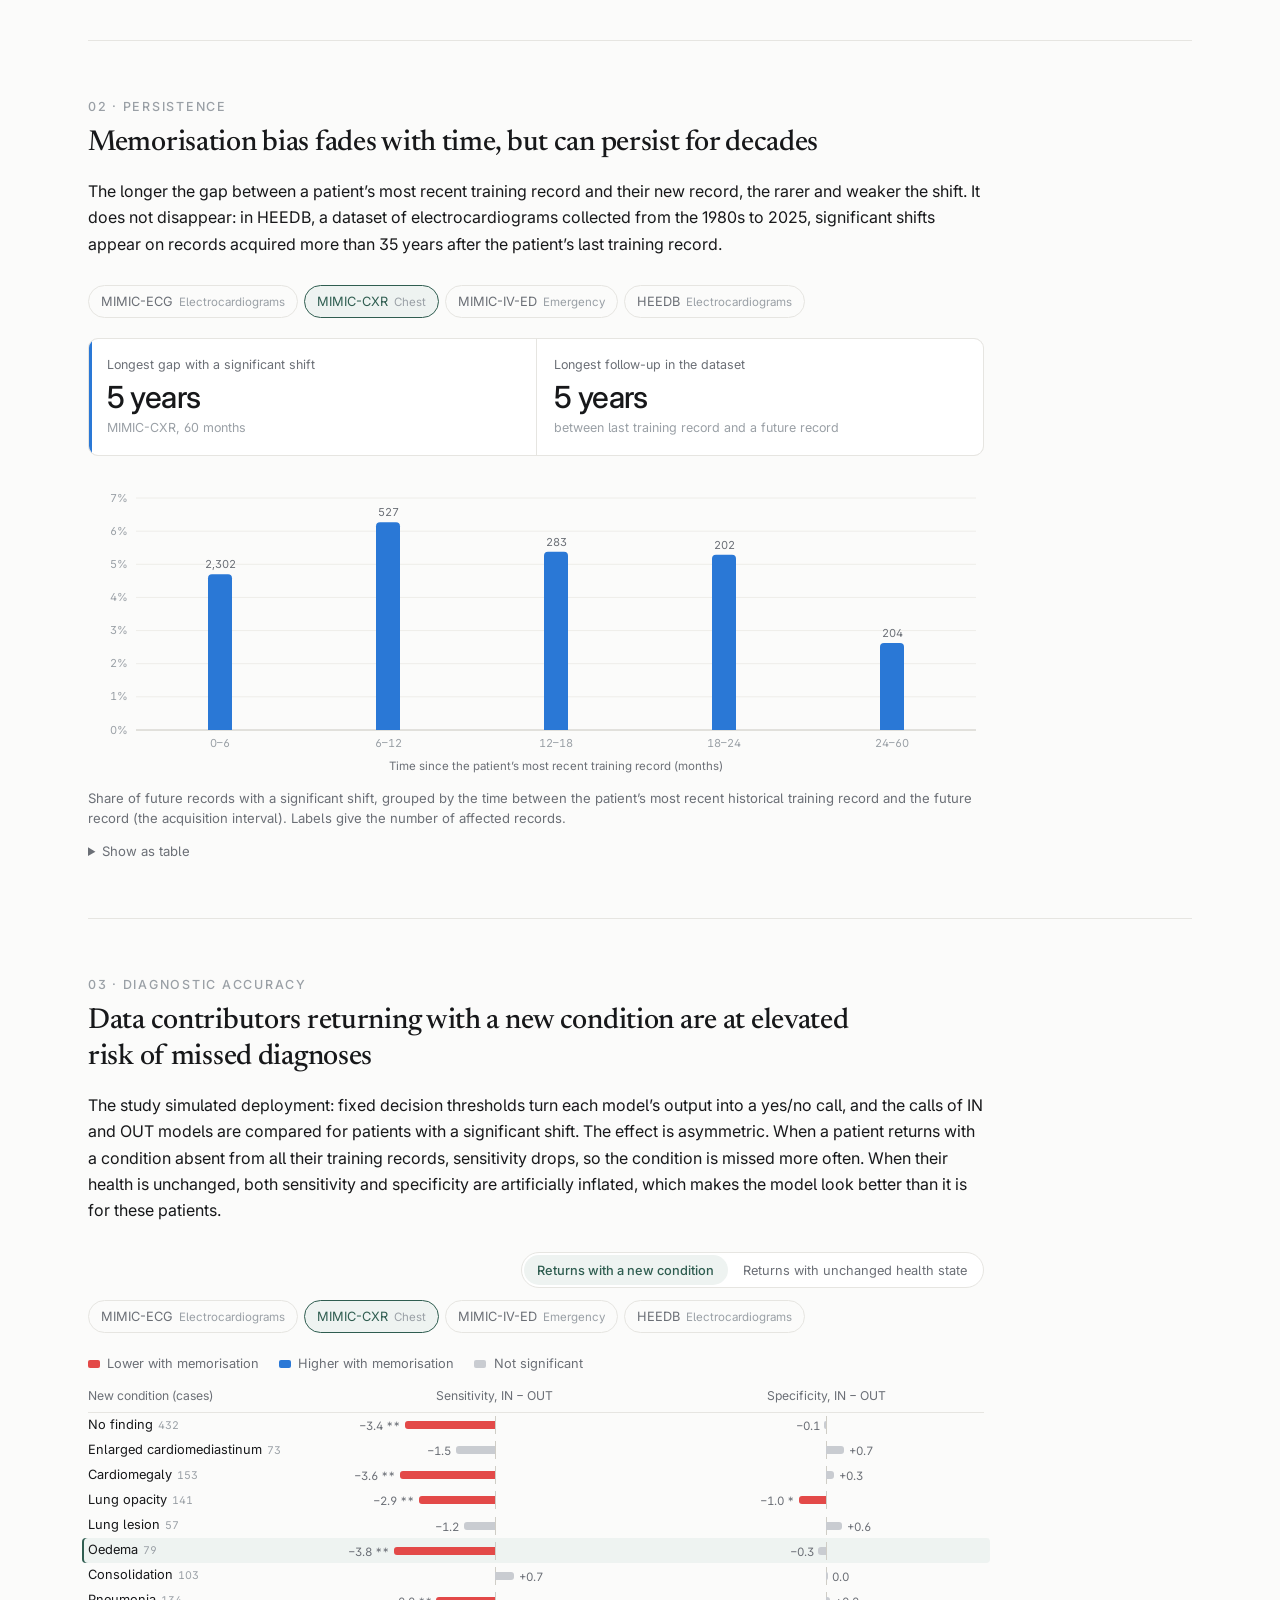
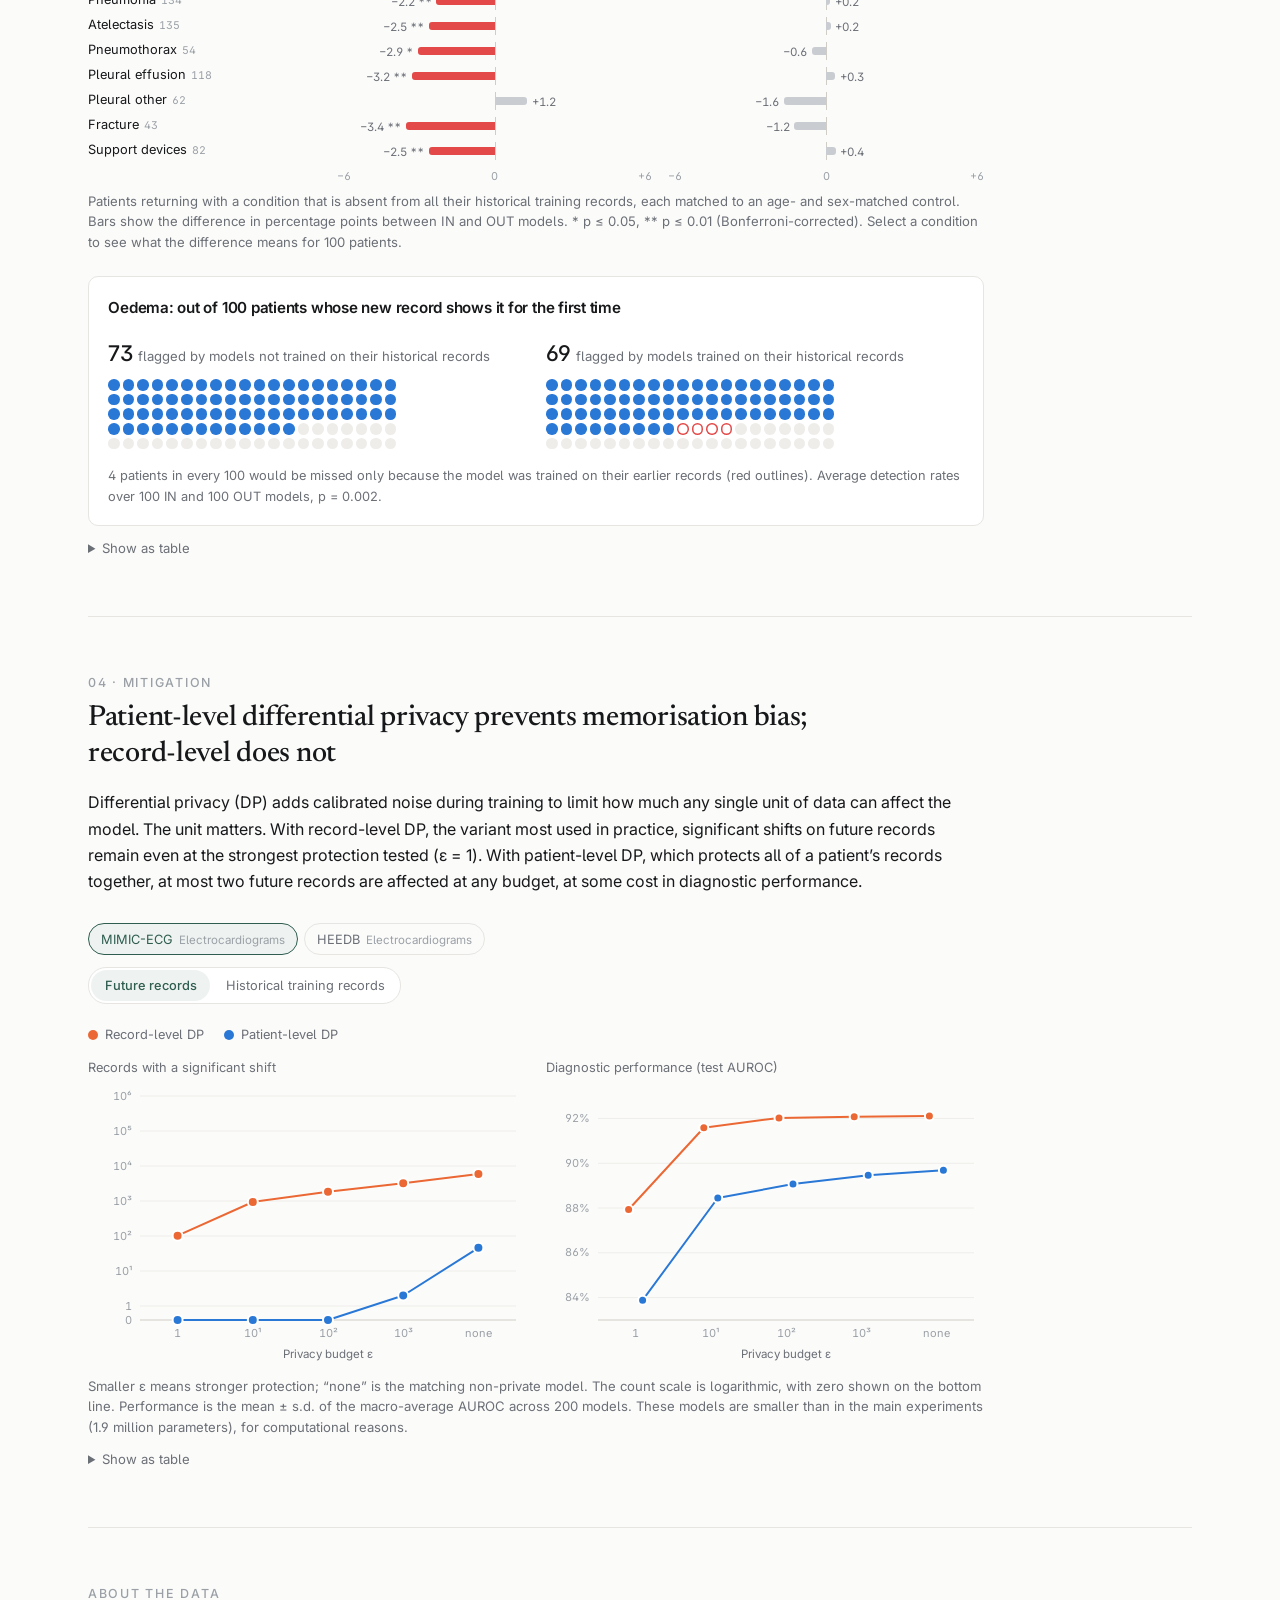
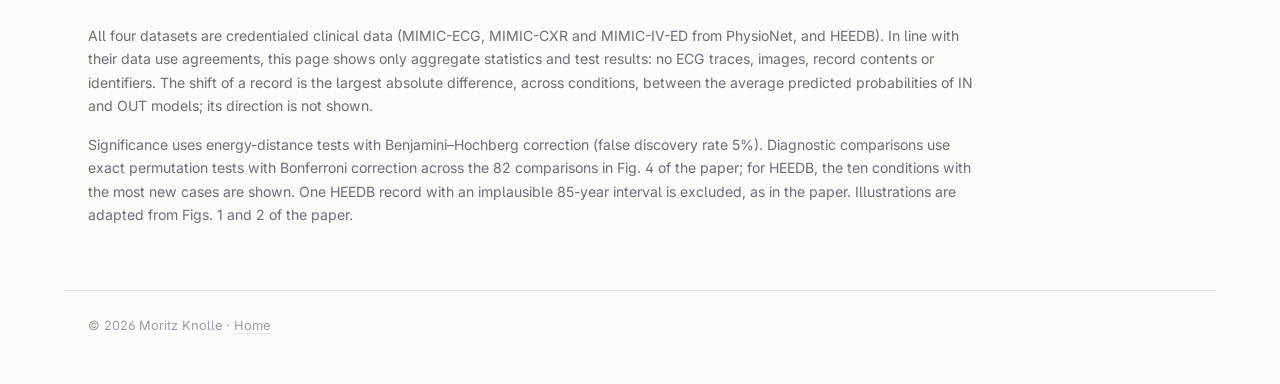
==== commit abdede10: "Add a multiple-testing step to the memorisation-bias walkthrough Explain the Benjamini-Hochberg corr" ====
--- a/memorisation-bias.html
+++ b/memorisation-bias.html
@@ -104,22 +104,32 @@
           <p>
             An energy-distance test compares the IN and OUT predictions as whole distributions. Shuffling the IN and
             OUT labels shows how large the distance gets by chance alone. Alice&rsquo;s distance lies beyond every
-            shuffle. The study uses 100 models per group and corrects for the number of records tested.
-          </p>
-        </li>
-        <li data-part="Testing">
-          <h3><span class="walk-num">6</span>Repeat for every future record</h3>
-          <p>
-            The same test runs on every future record of every patient. In each of the four datasets, a small share
-            of future records shows a significant shift, from 0.6% to 4.7% depending on the dataset.
-          </p>
-        </li>
-        <li data-part="Testing">
-          <h3><span class="walk-num">7</span>Check against chance</h3>
-          <p>
-            As a control, the models are split into two random groups that ignore which patients they were trained on.
-            Repeating every test with these groups finds no significant records in any dataset, so the shifts come
-            from each patient&rsquo;s own historical records.
+            shuffle. The study uses 100 models per group.
+          </p>
+        </li>
+        <li data-part="Testing">
+          <h3><span class="walk-num">6</span>Correct for testing many records</h3>
+          <p>
+            Each dataset means hundreds of thousands of tests, so some records would pass p&nbsp;&lt;&nbsp;0.05 by
+            chance alone, about 5% of those without any shift. The study therefore applies the
+            <strong>Benjamini&ndash;Hochberg</strong> correction. It sorts all p-values and compares each one with a
+            threshold that rises with its rank, which keeps the expected share of false discoveries among the flagged
+            records at 5%. The p-values shown here are illustrative.
+          </p>
+        </li>
+        <li data-part="Testing">
+          <h3><span class="walk-num">7</span>Significant shifts across all datasets</h3>
+          <p>
+            After correction, a small share of future records in each of the four datasets shows a significant shift,
+            from 0.6% to 4.7% depending on the dataset.
+          </p>
+        </li>
+        <li data-part="Testing">
+          <h3><span class="walk-num">8</span>Check against chance</h3>
+          <p>
+            As an additional control, the models are split into two random groups that ignore which patients they
+            were trained on. Repeating every test with these groups finds no significant records in any dataset, so the
+            shifts are due to memorisation and not random predictive variation between models.
           </p>
         </li>
       </ol>
--- a/styles.css
+++ b/styles.css
@@ -394,12 +394,12 @@
 }
 .dataart .da-grey,
 .dataart .da-red { transition: opacity 1.4s ease; }
-.dataart.settled .da-grey { opacity: .16; }
+.dataart.settled .da-grey { opacity: .09; }
 .dataart.settled .da-red { opacity: .5; }
 .dataart.instant .da-grey,
 .dataart.instant .da-red { transition: none; }
 @media (max-width: 700px) {
-  .dataart.settled .da-grey { opacity: .1; }
+  .dataart.settled .da-grey { opacity: .06; }
   .dataart.settled .da-red { opacity: .35; }
 }
 
--- a/memorisation-bias.css
+++ b/memorisation-bias.css
@@ -205,3 +205,12 @@
 .walk .w-pat { transition: opacity .15s ease; }
 .walk .w-pats.round .w-pat { opacity: .2; }
 .walk .w-pats.round .w-pat.sel { opacity: 1; }
+.walk .t-huge-mb { fill: var(--text); font-size: 26px; font-weight: 600; font-variant-numeric: tabular-nums; }
+.walk .t-huge-fut { fill: var(--over); font-size: 26px; font-weight: 600; font-variant-numeric: tabular-nums; }
+.walk .narrow .t-huge-mb,
+.walk .narrow .t-huge-fut { font-size: 30px; }
+.walk .w-rawline { stroke: var(--muted); stroke-width: 1.25; stroke-dasharray: 4 4; }
+.walk .w-bhline { fill: none; stroke: var(--under); stroke-width: 2; }
+.walk .w-p { fill: var(--context); }
+.walk .w-p.sig { fill: var(--over); }
+.walk .w-p.chance { fill: var(--surface); stroke: var(--over); stroke-width: 1.5; }
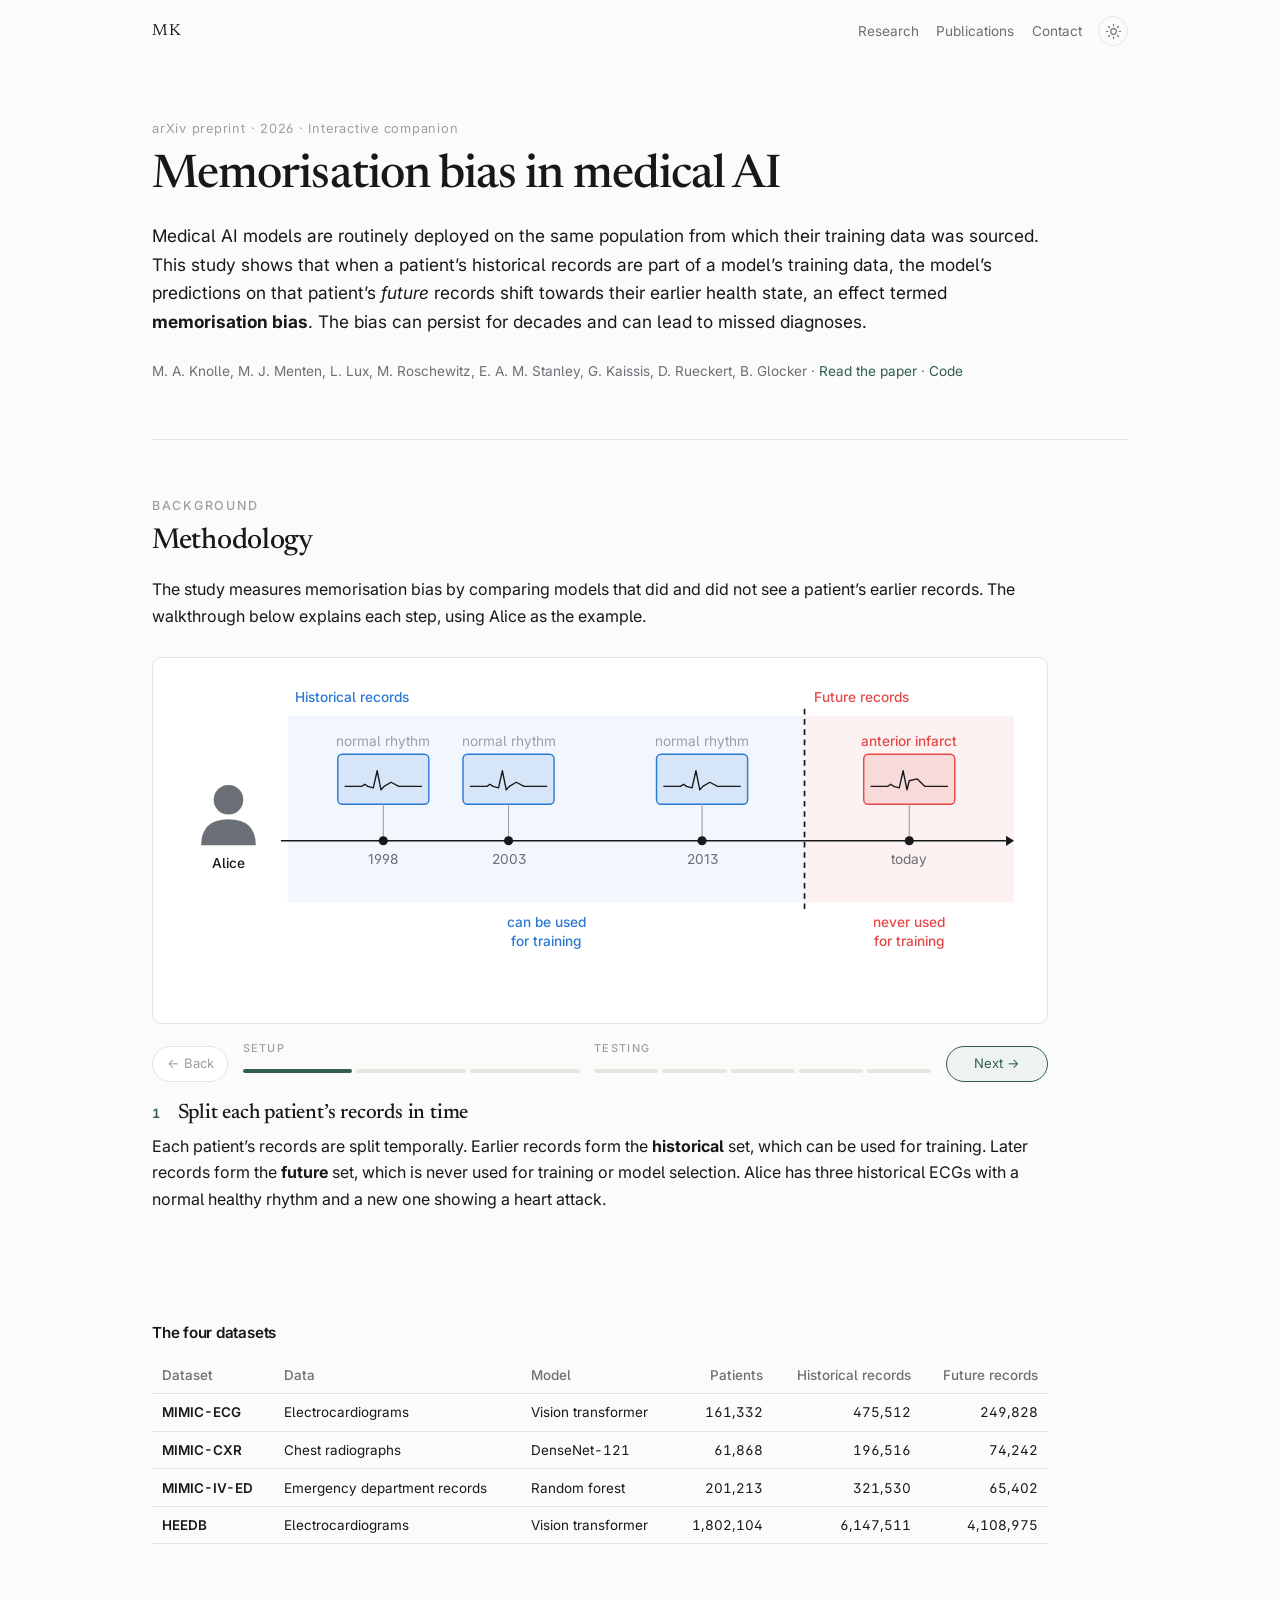
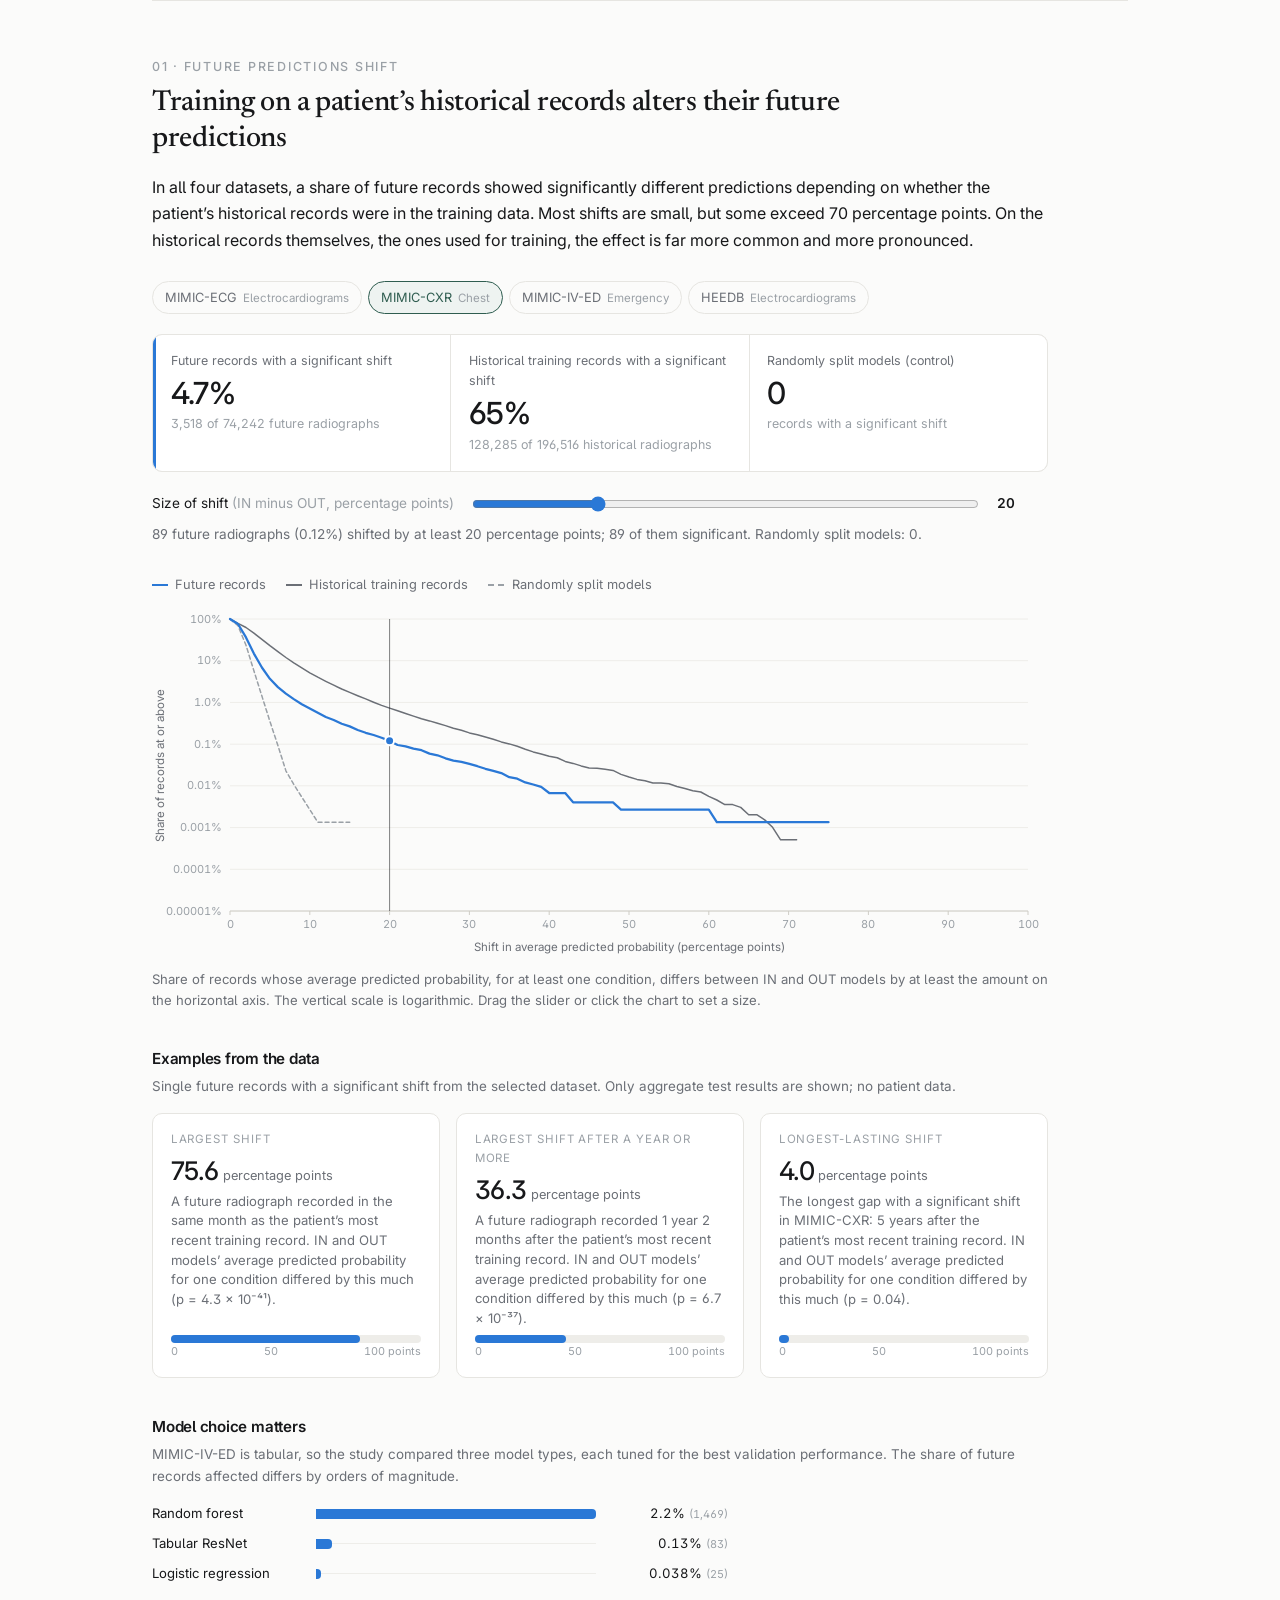
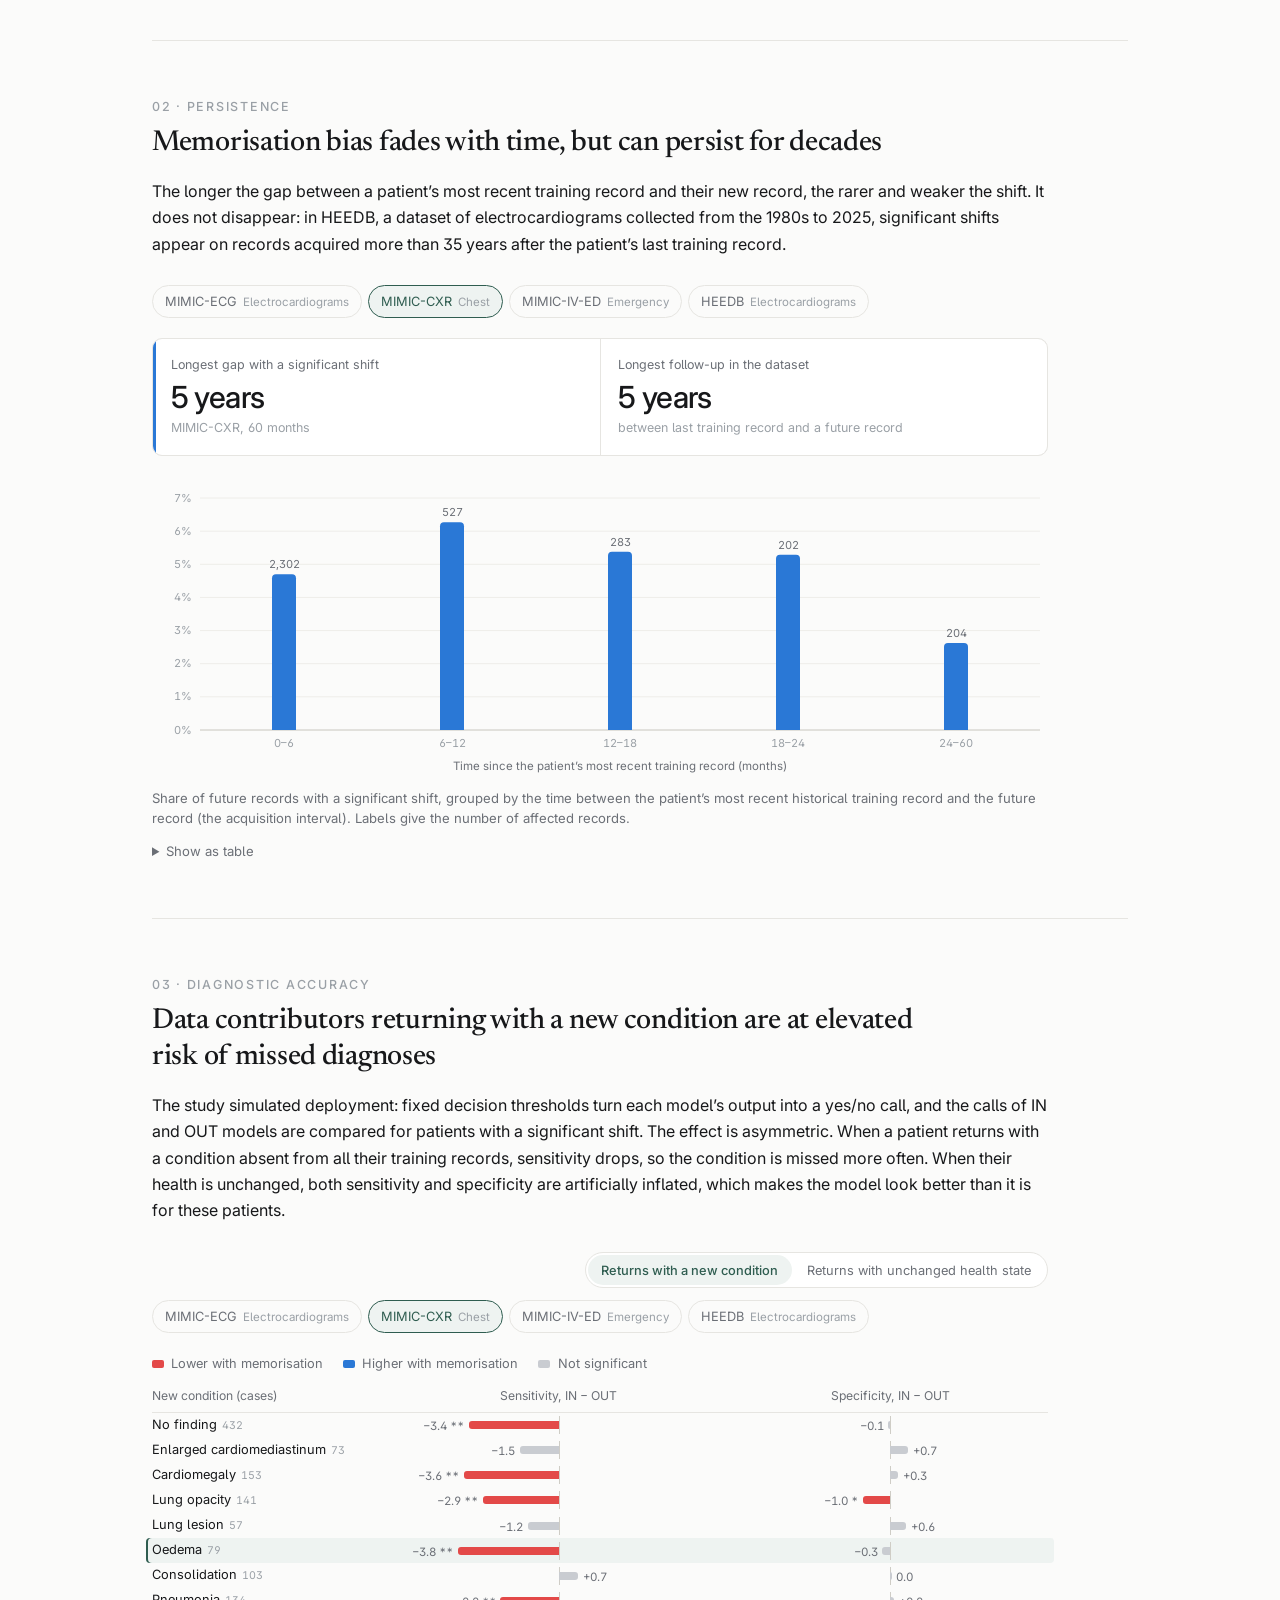
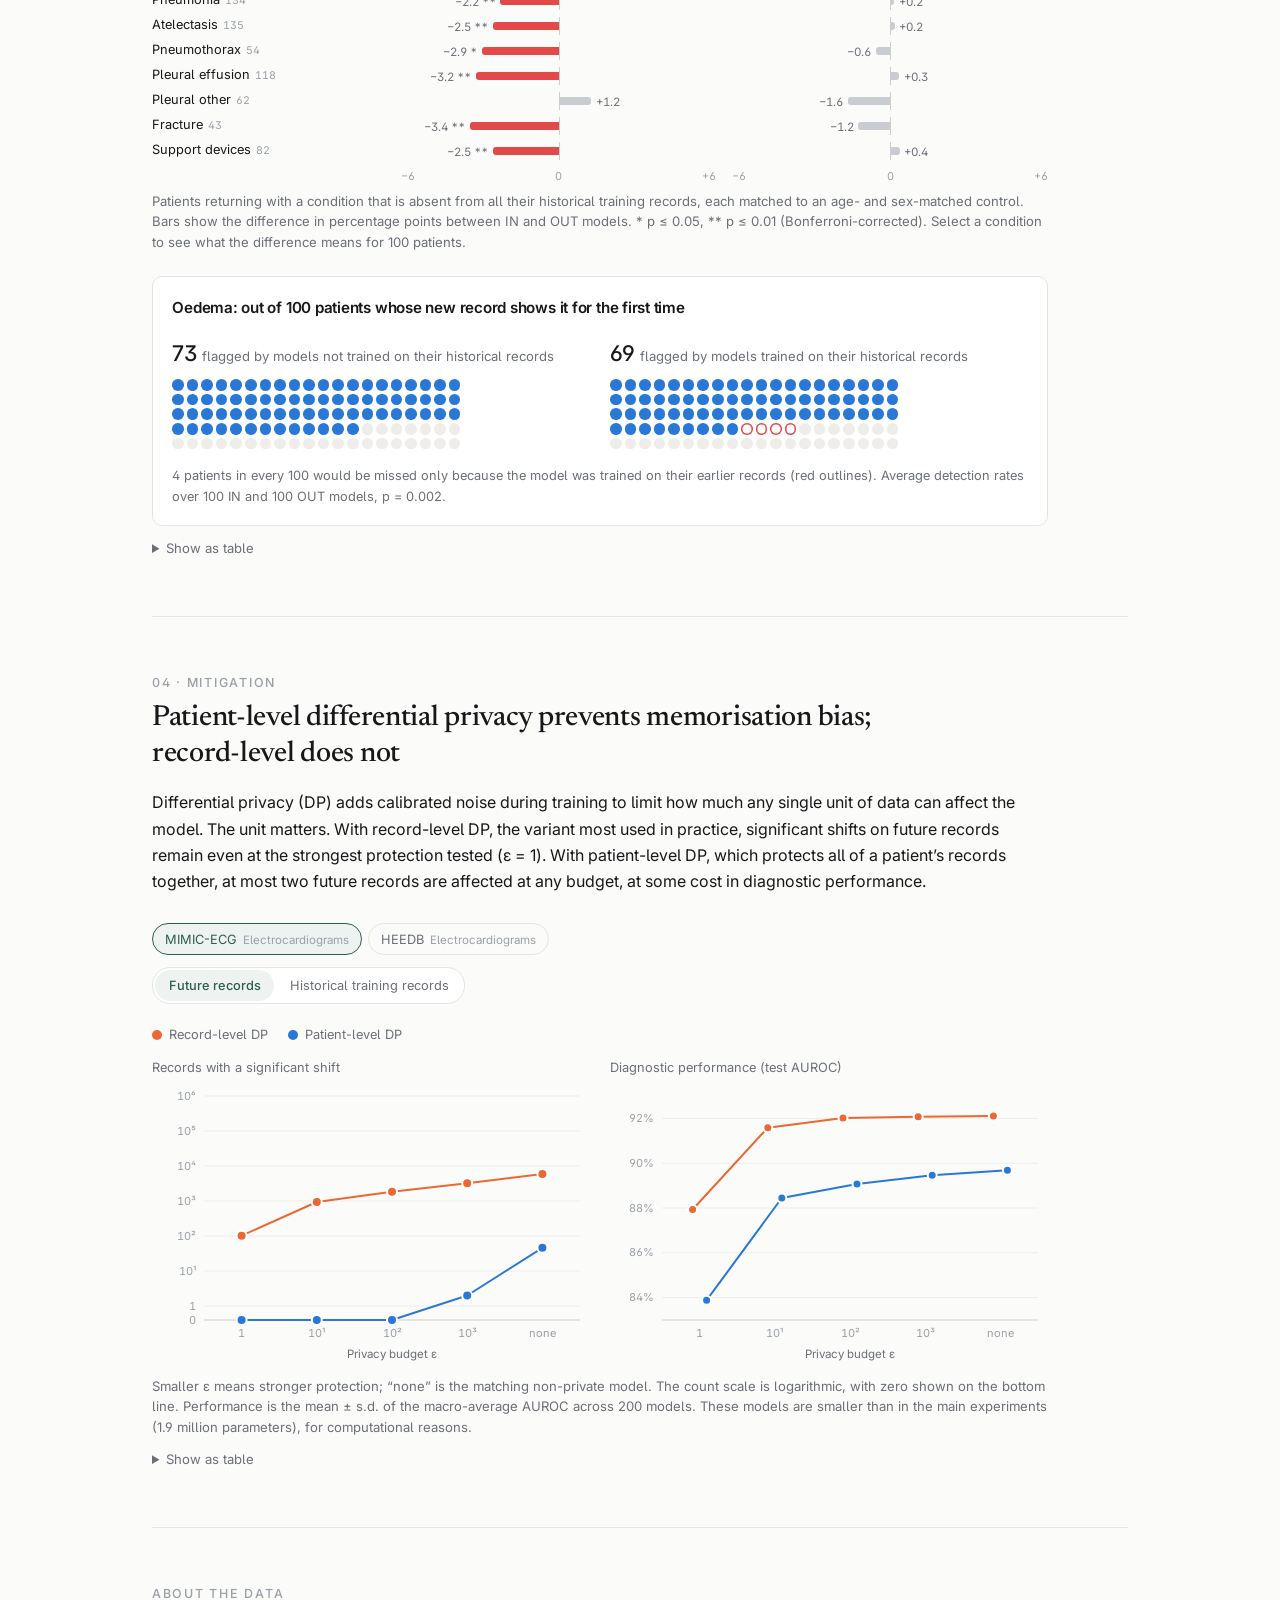
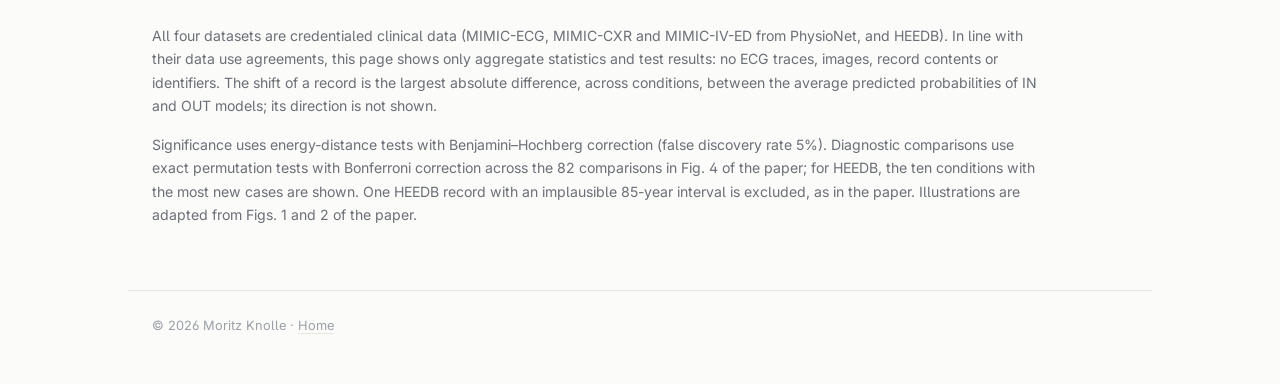
==== commit 32c5fe83: "Reword the opening sentence of the memorisation-bias page Co-Authored-By: Claude Opus 5.5 <noreply@a" ====
--- a/memorisation-bias.html
+++ b/memorisation-bias.html
@@ -40,7 +40,7 @@
     <p class="kicker">arXiv preprint &middot; 2026 &middot; Interactive companion</p>
     <h1>Memorisation bias in medical&nbsp;AI</h1>
     <p class="lede">
-      Medical AI models are routinely deployed on the same populations whose records were used to train them.
+      Medical AI models are routinely deployed on the same population from which their training data was sourced.
       This study shows that when a patient&rsquo;s historical records are part of a model&rsquo;s training data,
       the model&rsquo;s predictions on that patient&rsquo;s <em>future</em> records shift towards their earlier
       health state, an effect termed <strong>memorisation bias</strong>. The bias can persist for decades and
--- a/styles.css
+++ b/styles.css
@@ -10,11 +10,12 @@
   --accent-bg: #eef3f1;
   --intro-dot: #9aa0a6;   /* data art on the homepage (data-art.js) */
   --intro-red: #e34948;
+  --intro-flash: #e34948;   /* white would vanish on the light background */
 
   --serif: "Newsreader", Georgia, "Times New Roman", serif;
   --sans: "Inter", -apple-system, BlinkMacSystemFont, "Segoe UI", Helvetica, Arial, sans-serif;
 
-  --measure: 72rem;
+  --measure: 64rem;
   --prose: 56rem;   /* cap for running text on the interactive pages */
   --gutter: 1.5rem;
 }
@@ -36,6 +37,7 @@
     --accent-bg: #16211e;
     --intro-dot: #8a9099;
     --intro-red: #e66767;
+    --intro-flash: #ffffff;
     color-scheme: dark;
   }
 }
@@ -51,6 +53,7 @@
   --accent-bg: #16211e;
   --intro-dot: #8a9099;
   --intro-red: #e66767;
+  --intro-flash: #ffffff;
   color-scheme: dark;
 }
 
@@ -383,6 +386,14 @@
   pointer-events: none;
 }
 .dataart .da-grey circle { fill: var(--intro-dot); }
+/* The data manifold: a faint wireframe sheet under the points. */
+.dataart .da-mesh path {
+  fill: none;
+  stroke: var(--intro-dot);
+  stroke-width: .7;
+  stroke-opacity: .4;
+  stroke-dasharray: 1;   /* with pathLength="1", lets the lines draw in */
+}
 .dataart .da-red circle { fill: var(--intro-red); }
 .dataart .da-ring circle {
   fill: none;
@@ -392,17 +403,16 @@
   transform-box: fill-box;
   transform-origin: center;
 }
-.dataart .da-grey,
-.dataart .da-red { transition: opacity 1.4s ease; }
-.dataart.settled .da-grey { opacity: .09; }
-.dataart.settled .da-red { opacity: .5; }
-.dataart.instant .da-grey,
-.dataart.instant .da-red { transition: none; }
-@media (max-width: 700px) {
-  .dataart.settled .da-grey { opacity: .06; }
-  .dataart.settled .da-red { opacity: .35; }
-}
-
-html.intro-pending body > *:not(.dataart) { visibility: hidden; }
-html.intro-reveal body > *:not(.dataart) { animation: intro-in .8s ease both; }
-@keyframes intro-in { from { opacity: 0; } to { opacity: 1; } }
+.dataart .da-flash circle {
+  fill: none;
+  stroke: var(--intro-flash);
+  stroke-width: 2;
+  opacity: 0;
+  transform-box: fill-box;
+  transform-origin: center;
+}
+/* Group opacity is set by data-art.js from the scroll position. */
+
+/* Empty space above the homepage hero, so the data art has the first
+   screen to itself with the name just below it (set by the head script). */
+html.art-hero .hero { padding-top: 60vh; padding-top: 60svh; }
--- a/memorisation-bias.css
+++ b/memorisation-bias.css
@@ -201,7 +201,6 @@
 .walk .w-cell.sig { fill-opacity: 1; }
 .walk .w-sigring { fill: none; stroke: var(--text); stroke-width: 1.25; }
 .walk .w-rowbar { fill: var(--over); }
-.walk .w-rowbar.ghost { fill: var(--context); }
 .walk .w-pat { transition: opacity .15s ease; }
 .walk .w-pats.round .w-pat { opacity: .2; }
 .walk .w-pats.round .w-pat.sel { opacity: 1; }
